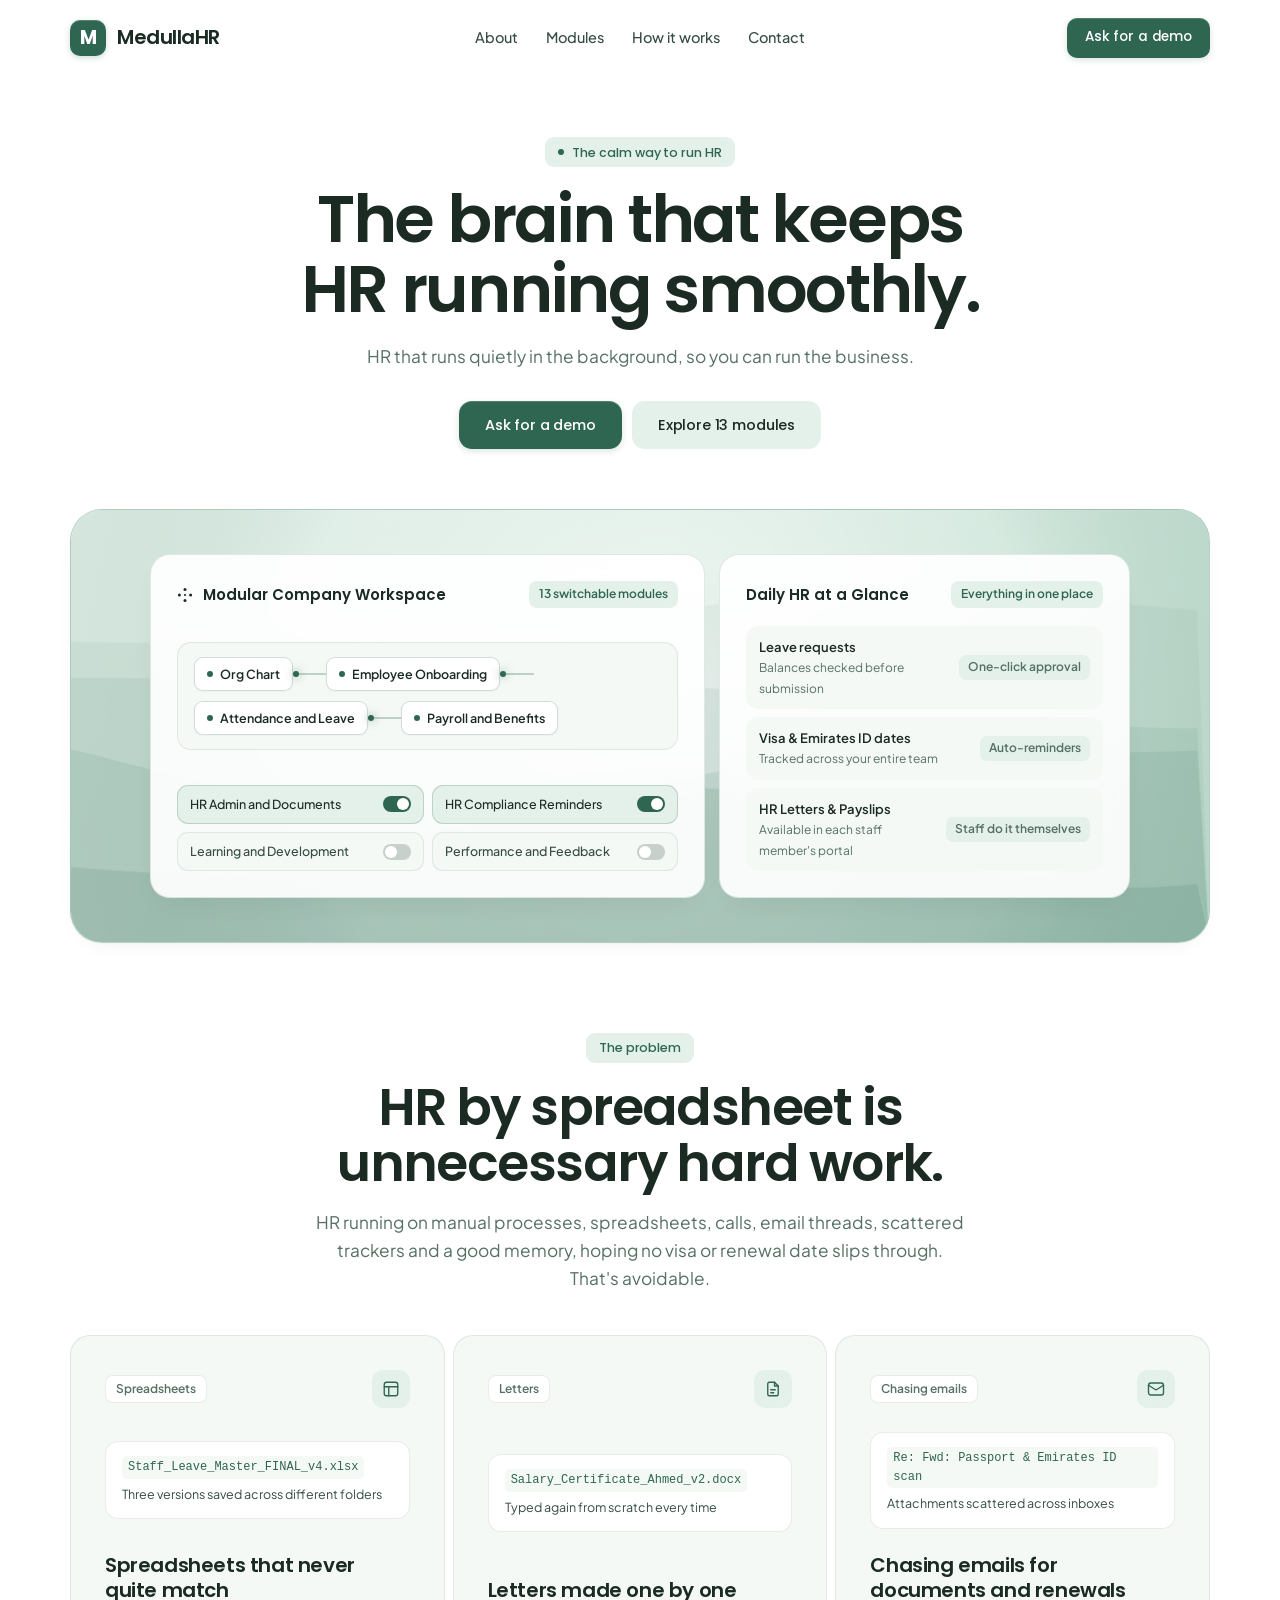
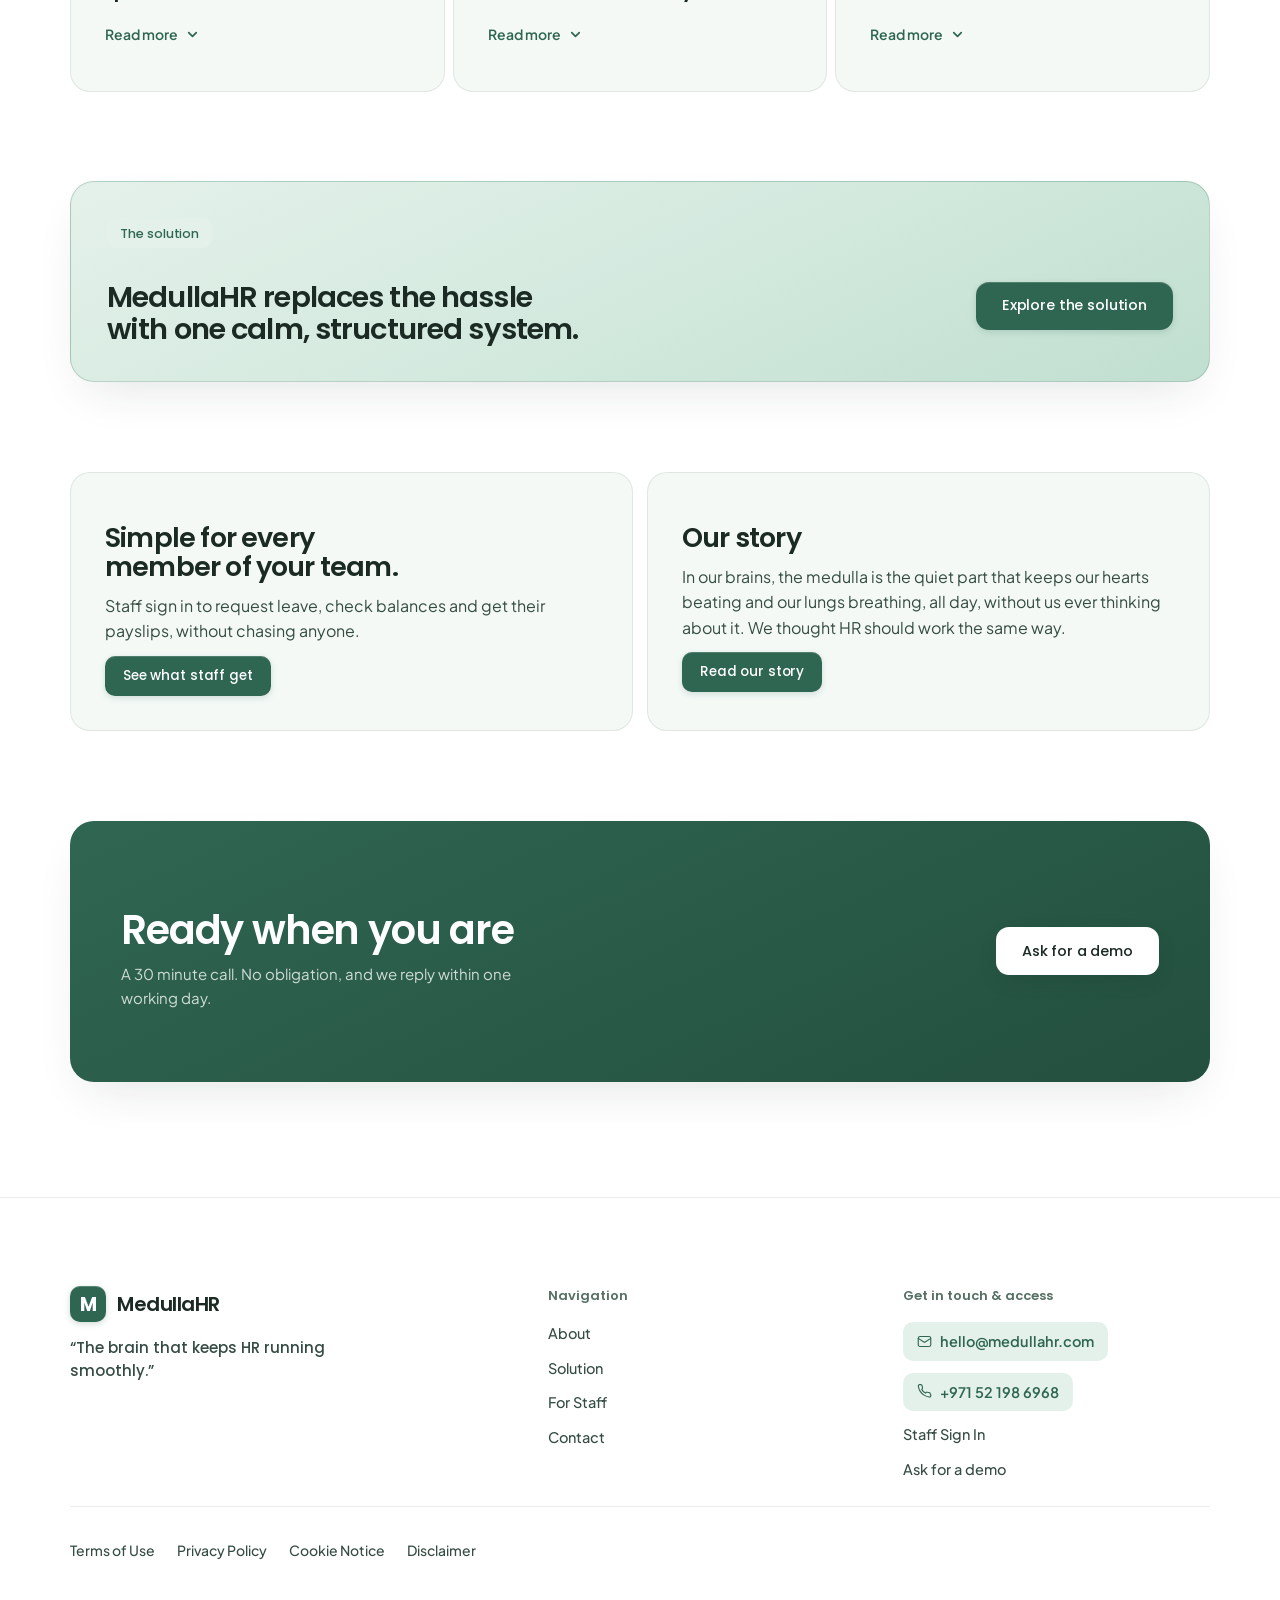
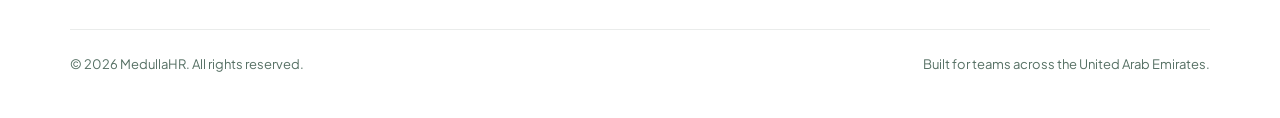
==== index.html @ 89f96ba0 "Make the closing call to action the end of the page The last block was the quietest of four near ide" ====
<!doctype html>
<html lang="en">
  <head>
    <meta charset="UTF-8" />
    <meta name="viewport" content="width=device-width, initial-scale=1.0" />
    <title>MedullaHR | The brain that keeps HR running smoothly.</title>
    <meta
      name="description"
      content="HR software built in the UAE for teams that have outgrown manual HR."
    />
    <link rel="icon" href="/favicon.ico" sizes="32x32" />
    <link rel="icon" href="/favicon.svg" type="image/svg+xml" />
    <link rel="apple-touch-icon" href="/apple-touch-icon.png" />
    <link rel="preconnect" href="https://fonts.googleapis.com" />
    <link rel="preconnect" href="https://fonts.gstatic.com" crossorigin />
    <link
      href="https://fonts.googleapis.com/css2?family=Plus+Jakarta+Sans:wght@400;500;600;700&family=Poppins:wght@500;600;700&display=swap"
      rel="stylesheet"
    />
    <link rel="stylesheet" href="styles.css?v=16" />
  </head>
  <body>
    <a href="#main-content" class="mh-skip">Skip to content</a>

    <!-- Sticky Navigation Header -->
    <header class="mh-header" data-open="false" data-scrolled="false">
      <a href="#top" class="mh-logo" aria-label="MedullaHR home">
        <span class="mh-logo-mark" aria-hidden="true">M</span>
        <span>MedullaHR</span>
      </a>

      <nav class="mh-nav-links" aria-label="Main navigation">
        <a href="/about">About</a>
        <a href="/solution#modules">Modules</a>
        <a href="/solution#how-it-works">How it works</a>
        <a href="/about#contact">Contact</a>
      </nav>

      <div class="mh-nav-actions">
        <a class="mh-btn mh-btn-sm" href="/about#contact" aria-label="Ask for a demo">
          <span class="mh-cta-long">Ask for a demo</span>
          <span class="mh-cta-short" aria-hidden="true">Demo</span>
        </a>
        <button
          type="button"
          class="mh-burger"
          aria-label="Toggle navigation menu"
          aria-expanded="false"
        >
          <i></i>
          <i></i>
        </button>
      </div>

      <nav class="mh-drawer" aria-label="Mobile navigation">
        <div class="mh-drawer-inner">
          <a href="/about">About</a>
          <a href="/solution#modules">Modules</a>
          <a href="/solution#how-it-works">How it works</a>
          <a href="/about#contact">Contact</a>
          <div class="mh-drawer-cta">
            <a class="mh-btn" href="/about#contact">Ask for a demo</a>
          </div>
        </div>
      </nav>
    </header>

    <main id="main-content" class="mh-container">
      <!-- 1. HERO SECTION -->
      <section id="top" class="mh-hero">
        <span class="mh-pill mh-in">
          <span class="mh-pill-dot" aria-hidden="true"></span>
          The calm way to run HR
        </span>

        <h1 class="mh-h1 mh-in" style="animation-delay: 60ms">
          The brain that keeps HR running smoothly.
        </h1>

        <p class="mh-lede mh-in" style="animation-delay: 120ms">
          HR that runs quietly in the background, so you can run the business.
        </p>

        <div class="mh-hero-actions mh-in" style="animation-delay: 180ms">
          <a href="/about#contact" class="mh-btn">Ask for a demo</a>
          <a href="/solution" class="mh-btn mh-btn-soft">Explore 13 modules</a>
        </div>

        <div class="mh-hero-stage mh-in" style="animation-delay: 240ms">
          <canvas id="mh-hero-canvas" aria-hidden="true"></canvas>
          <div class="mh-hero-board">
            <!-- Left card: Live workflow & module switches -->
            <div class="mh-board-card">
              <div class="mh-board-top">
                <span class="mh-board-title">
                  <svg
                    class="mh-dots"
                    width="16"
                    height="16"
                    viewBox="0 0 16 16"
                    aria-hidden="true"
                  >
                    <circle cx="8" cy="2.4" r="1.5"></circle>
                    <circle cx="13.6" cy="8" r="1.5"></circle>
                    <circle cx="8" cy="13.6" r="1.5"></circle>
                    <circle cx="2.4" cy="8" r="1.5"></circle>
                    <circle cx="8" cy="8" r="1.1"></circle>
                  </svg>
                  Modular Company Workspace
                </span>
                <span class="mh-board-badge">13 switchable modules</span>
              </div>

              <div class="mh-flow-strip" aria-label="HR workflow path">
                <span class="mh-flow-node"><i></i>Org Chart</span>
                <span class="mh-flow-wire" aria-hidden="true"><b></b></span>
                <span class="mh-flow-node"><i></i>Employee Onboarding</span>
                <span class="mh-flow-wire" aria-hidden="true"
                  ><b style="animation-delay: 0.55s"></b
                ></span>
                <span class="mh-flow-node"><i></i>Attendance and Leave</span>
                <span class="mh-flow-wire" aria-hidden="true"
                  ><b style="animation-delay: 1.1s"></b
                ></span>
                <span class="mh-flow-node"><i></i>Payroll and Benefits</span>
              </div>

              <div
                class="mh-mini-toggles"
                role="group"
                aria-label="Sample module switches"
              >
                <button
                  type="button"
                  class="mh-mini-chip"
                  data-active="true"
                  aria-pressed="true"
                >
                  <span>HR Admin and Documents</span>
                  <span class="mh-switch-dot" aria-hidden="true"></span>
                </button>
                <button
                  type="button"
                  class="mh-mini-chip"
                  data-active="true"
                  aria-pressed="true"
                >
                  <span>HR Compliance Reminders</span>
                  <span class="mh-switch-dot" aria-hidden="true"></span>
                </button>
                <button
                  type="button"
                  class="mh-mini-chip"
                  data-active="false"
                  aria-pressed="false"
                >
                  <span>Learning and Development</span>
                  <span class="mh-switch-dot" aria-hidden="true"></span>
                </button>
                <button
                  type="button"
                  class="mh-mini-chip"
                  data-active="false"
                  aria-pressed="false"
                >
                  <span>Performance and Feedback</span>
                  <span class="mh-switch-dot" aria-hidden="true"></span>
                </button>
              </div>
            </div>

            <!-- Right card: Calm daily operations snapshot -->
            <div class="mh-board-card">
              <div class="mh-board-top">
                <span class="mh-board-title">Daily HR at a Glance</span>
                <span class="mh-board-badge">Everything in one place</span>
              </div>

              <div class="mh-board-right-list">
                <div class="mh-board-item">
                  <div>
                    <strong>Leave requests</strong>
                    <span>Balances checked before submission</span>
                  </div>
                  <span class="mh-status-pill">One-click approval</span>
                </div>
                <div class="mh-board-item">
                  <div>
                    <strong>Visa &amp; Emirates ID dates</strong>
                    <span>Tracked across your entire team</span>
                  </div>
                  <span class="mh-status-pill">Auto-reminders</span>
                </div>
                <div class="mh-board-item">
                  <div>
                    <strong>HR Letters &amp; Payslips</strong>
                    <span>Available in each staff member's portal</span>
                  </div>
                  <span class="mh-status-pill">Staff do it themselves</span>
                </div>
              </div>
            </div>
          </div>
        </div>
      </section>

      <!-- 2. THE PROBLEM SECTION -->
      <section id="problem" class="mh-section">
        <div class="mh-head mh-rv">
          <span class="mh-pill">The problem</span>
          <h2 class="mh-h2">
            HR by spreadsheet is unnecessary hard work.
          </h2>
          <p class="mh-lede">
            HR running on manual processes, spreadsheets, calls, email threads,
            scattered trackers and a good memory, hoping no visa or renewal date
            slips through. That's avoidable.
          </p>
        </div>

        <div class="mh-problem-grid">
          <article class="mh-problem-card mh-rv">
            <div class="mh-problem-top">
              <span class="mh-problem-tag">Spreadsheets</span>
              <span class="mh-problem-icon" aria-hidden="true">
                <svg
                  width="18"
                  height="18"
                  viewBox="0 0 24 24"
                  fill="none"
                  stroke="currentColor"
                  stroke-width="1.8"
                  stroke-linecap="round"
                  stroke-linejoin="round"
                >
                  <rect x="3" y="3" width="18" height="18" rx="3"></rect>
                  <path d="M3 9h18M9 21V9"></path>
                </svg>
              </span>
            </div>

            <div class="mh-problem-artifact" aria-hidden="true">
              <code>Staff_Leave_Master_FINAL_v4.xlsx</code>
              <span>Three versions saved across different folders</span>
            </div>

            <div>
              <h3>Spreadsheets that never quite match</h3>
              <button
                type="button"
                class="mh-readmore"
                aria-expanded="false"
                aria-controls="mh-problem-text-1"
              >
                <span class="mh-readmore-label">Read more</span>
                <svg
                  class="mh-readmore-arrow"
                  width="15"
                  height="15"
                  viewBox="0 0 16 16"
                  fill="none"
                  stroke="currentColor"
                  stroke-width="1.8"
                  stroke-linecap="round"
                  stroke-linejoin="round"
                  aria-hidden="true"
                >
                  <path d="M4 6l4 4 4-4"></path>
                </svg>
              </button>
              <p id="mh-problem-text-1" class="mh-problem-text" hidden>
                One sheet tracks annual leave, another tracks payroll
                allowances, and a third lists visa expiry dates. One manual edit
                puts the whole record out of sync.
              </p>
            </div>
          </article>

          <article
            class="mh-problem-card mh-rv"
            style="transition-delay: 60ms"
          >
            <div class="mh-problem-top">
              <span class="mh-problem-tag">Letters</span>
              <span class="mh-problem-icon" aria-hidden="true">
                <svg
                  width="18"
                  height="18"
                  viewBox="0 0 24 24"
                  fill="none"
                  stroke="currentColor"
                  stroke-width="1.8"
                  stroke-linecap="round"
                  stroke-linejoin="round"
                >
                  <path d="M14 3H7a2 2 0 0 0-2 2v14a2 2 0 0 0 2 2h10a2 2 0 0 0 2-2V8z"></path>
                  <path d="M14 3v5h5M9 13h6M9 17h4"></path>
                </svg>
              </span>
            </div>

            <div class="mh-problem-artifact" aria-hidden="true">
              <code>Salary_Certificate_Ahmed_v2.docx</code>
              <span>Typed again from scratch every time</span>
            </div>

            <div>
              <h3>Letters made one by one</h3>
              <button
                type="button"
                class="mh-readmore"
                aria-expanded="false"
                aria-controls="mh-problem-text-2"
              >
                <span class="mh-readmore-label">Read more</span>
                <svg
                  class="mh-readmore-arrow"
                  width="15"
                  height="15"
                  viewBox="0 0 16 16"
                  fill="none"
                  stroke="currentColor"
                  stroke-width="1.8"
                  stroke-linecap="round"
                  stroke-linejoin="round"
                  aria-hidden="true"
                >
                  <path d="M4 6l4 4 4-4"></path>
                </svg>
              </button>
              <p id="mh-problem-text-2" class="mh-problem-text" hidden>
                Salary certificates, NOC letters and experience letters get
                typed up one at a time. Every request takes someone's afternoon.
              </p>
            </div>
          </article>

          <article
            class="mh-problem-card mh-rv"
            style="transition-delay: 120ms"
          >
            <div class="mh-problem-top">
              <span class="mh-problem-tag">Chasing emails</span>
              <span class="mh-problem-icon" aria-hidden="true">
                <svg
                  width="18"
                  height="18"
                  viewBox="0 0 24 24"
                  fill="none"
                  stroke="currentColor"
                  stroke-width="1.8"
                  stroke-linecap="round"
                  stroke-linejoin="round"
                >
                  <rect x="2" y="4" width="20" height="16" rx="3"></rect>
                  <path d="m22 7-8.97 5.7a1.94 1.94 0 0 1-2.06 0L2 7"></path>
                </svg>
              </span>
            </div>

            <div class="mh-problem-artifact" aria-hidden="true">
              <code>Re: Fwd: Passport &amp; Emirates ID scan</code>
              <span>Attachments scattered across inboxes</span>
            </div>

            <div>
              <h3>Chasing emails for documents and renewals</h3>
              <button
                type="button"
                class="mh-readmore"
                aria-expanded="false"
                aria-controls="mh-problem-text-3"
              >
                <span class="mh-readmore-label">Read more</span>
                <svg
                  class="mh-readmore-arrow"
                  width="15"
                  height="15"
                  viewBox="0 0 16 16"
                  fill="none"
                  stroke="currentColor"
                  stroke-width="1.8"
                  stroke-linecap="round"
                  stroke-linejoin="round"
                  aria-hidden="true"
                >
                  <path d="M4 6l4 4 4-4"></path>
                </svg>
              </button>
              <p id="mh-problem-text-3" class="mh-problem-text" hidden>
                Signed contracts, passport scans, Emirates IDs, and residency
                visas sit across separate email threads, making renewals and
                handovers stressful.
              </p>
            </div>
          </article>
        </div>
      </section>

      <!-- 3. THE SOLUTION, IN SHORT -->
      <section id="solution" class="mh-section">
        <div class="mh-solution-card mh-rv">
          <span class="mh-pill">The solution</span>
          <div class="mh-solution-row">
            <h2 class="mh-h2">
              MedullaHR replaces the hassle with one calm, structured system.
            </h2>
            <a href="/solution" class="mh-btn">Explore the solution</a>
          </div>
        </div>
      </section>

      <!-- 4. FOR STAFF AND OUR STORY, IN SHORT -->
      <section id="for-staff" class="mh-section mh-strip-section">
        <div class="mh-strip mh-rv">
          <h2 class="mh-h2">Simple for every member of your team.</h2>
          <p>
            Staff sign in to request leave, check balances and get their
            payslips, without chasing anyone.
          </p>
          <a href="/staff" class="mh-btn mh-btn-sm">See what staff get</a>
        </div>

        <div class="mh-strip mh-rv">
          <h2 class="mh-h2">Our story</h2>
          <p>
            In our brains, the medulla is the quiet part that keeps our hearts
            beating and our lungs breathing, all day, without us ever thinking
            about it. We thought HR should work the same way.
          </p>
          <a href="/about" class="mh-btn mh-btn-sm">Read our story</a>
        </div>
      </section>

      <!-- 5. CLOSING CALL TO ACTION -->
      <section class="mh-section">
        <div class="mh-closing-strip mh-rv">
          <div class="mh-closing-words">
            <h2 class="mh-h2">Ready when you are</h2>
            <p>
              A 30 minute call. No obligation, and we reply within one
              working day.
            </p>
          </div>
          <a class="mh-btn mh-btn-white" href="/about#contact">Ask for a demo</a>
        </div>
      </section>
    </main>

    <!-- 6. FOOTER -->
    <footer class="mh-footer">
      <div class="mh-foot-top">
        <div class="mh-foot-brand">
          <a href="#top" class="mh-logo" aria-label="MedullaHR home">
            <span class="mh-logo-mark" aria-hidden="true">M</span>
            <span>MedullaHR</span>
          </a>
          <p class="mh-foot-tagline">
            “The brain that keeps HR running smoothly.”
          </p>
        </div>

        <nav class="mh-foot-col" aria-label="Footer navigation">
          <p class="mh-foot-col-title">Navigation</p>
          <a href="/about">About</a>
          <a href="/solution">Solution</a>
          <a href="/staff">For Staff</a>
          <a href="/about#contact">Contact</a>
        </nav>

        <div class="mh-foot-col">
          <p class="mh-foot-col-title">Get in touch &amp; access</p>
          <a href="mailto:hello@medullahr.com" class="mh-foot-email">
            <svg
              width="15"
              height="15"
              viewBox="0 0 24 24"
              fill="none"
              stroke="currentColor"
              stroke-width="1.8"
              stroke-linecap="round"
              stroke-linejoin="round"
              aria-hidden="true"
            >
              <rect x="2" y="4" width="20" height="16" rx="3"></rect>
              <path d="m22 7-8.97 5.7a1.94 1.94 0 0 1-2.06 0L2 7"></path>
            </svg>
            hello@medullahr.com
          </a>
          <a
            href="tel:+971521986968"
            class="mh-foot-email"
            aria-label="Call MedullaHR"
          >
            <svg
              width="15"
              height="15"
              viewBox="0 0 24 24"
              fill="none"
              stroke="currentColor"
              stroke-width="1.8"
              stroke-linecap="round"
              stroke-linejoin="round"
              aria-hidden="true"
            >
              <path
                d="M22 16.9v2a2 2 0 0 1-2.2 2 19.8 19.8 0 0 1-8.6-3.1 19.5 19.5 0 0 1-6-6A19.8 19.8 0 0 1 2.1 3.2 2 2 0 0 1 4.1 1h2a2 2 0 0 1 2 1.7c.1 1 .4 1.9.7 2.8a2 2 0 0 1-.5 2.1L7.5 8.6a16 16 0 0 0 6 6l1-1.1a2 2 0 0 1 2.1-.4c.9.3 1.8.5 2.8.6a2 2 0 0 1 1.7 2Z"
              ></path>
            </svg>
            +971 52 198 6968
          </a>
          <a href="https://app.medullahr.com" data-signin-link>
            Staff Sign In
          </a>
          <a
            href="/about#contact"
            style="
              font-size: 14.5px;
              font-weight: 500;
              color: var(--mh-ink-secondary);
            "
          >
            Ask for a demo
          </a>
        </div>
      </div>

      <nav class="mh-foot-legal" aria-label="Legal">
        <a href="/terms">Terms of Use</a>
        <a href="/privacy">Privacy Policy</a>
        <a href="/cookies">Cookie Notice</a>
        <a href="/disclaimer">Disclaimer</a>
      </nav>

      <div class="mh-foot-bottom">
        <span>&copy; 2026 MedullaHR. All rights reserved.</span>
        <span>Built for teams across the United Arab Emirates.</span>
      </div>
    </footer>

    <script src="config.js?v=16"></script>
    <script src="script.js?v=16"></script>
  </body>
</html>
---- styles.css ----
:root {
  --mh-white: #FFFFFF;
  --mh-soft: #F4F9F6;
  --mh-tint: #E4F1EA;
  --mh-tint-strong: #CFE6DA;
  --mh-green: #2F6652;
  --mh-green-dark: #234F3E;
  --mh-ink: #1B2B24;
  --mh-ink-secondary: #354C42;
  --mh-muted: #567064;
  --mh-line: rgba(27, 43, 36, 0.09);
  --mh-line-strong: rgba(47, 102, 82, 0.22);
  --mh-shadow-sm: 0 1px 2px rgba(27, 43, 36, 0.04), 0 8px 24px -12px rgba(27, 43, 36, 0.08);
  --mh-shadow-lg: 0 20px 50px -18px rgba(27, 43, 36, 0.14);
  --mh-heading: "Poppins", -apple-system, BlinkMacSystemFont, "Segoe UI", sans-serif;
  --mh-sans: "Plus Jakarta Sans", -apple-system, BlinkMacSystemFont, "Segoe UI", Roboto, sans-serif;
  --mh-max: 1140px;
  --mh-ease: cubic-bezier(0.2, 0.8, 0.2, 1);
}

*,
*::before,
*::after {
  box-sizing: border-box;
}

html {
  scroll-behavior: smooth;
  -webkit-text-size-adjust: 100%;
  background-color: var(--mh-white);
  color: var(--mh-ink);
  font-family: var(--mh-sans);
  font-size: 16px;
  line-height: 1.55;
  -webkit-font-smoothing: antialiased;
  -moz-osx-font-smoothing: grayscale;
  @media (prefers-reduced-motion: reduce) {
    scroll-behavior: auto;
  }
}

body {
  margin: 0;
  background-color: var(--mh-white);
  color: var(--mh-ink);
  overflow-x: clip;
}

h1, h2, h3, h4, p, ul, ol, figure, blockquote {
  margin: 0;
  padding: 0;
}

ul, ol {
  list-style: none;
}

a {
  color: inherit;
  text-decoration: none;
}

button, input, select, textarea {
  font: inherit;
  color: inherit;
}

button {
  background: none;
  border: 0;
  padding: 0;
  cursor: pointer;
}

svg, canvas {
  display: block;
}

:where(a, button, input, select, textarea):focus-visible {
  outline: 2px solid var(--mh-green);
  outline-offset: 3px;
}

.mh-skip {
  position: absolute;
  top: -100px;
  left: 16px;
  z-index: 100;
  padding: 10px 16px;
  border-radius: 10px;
  background: var(--mh-green);
  color: var(--mh-white);
  font-weight: 600;
  font-size: 14px;
  transition: top 0.2s var(--mh-ease);
}

.mh-skip:focus {
  top: 12px;
}

.mh-container {
  width: 100%;
  padding-inline: max(clamp(18px, 5vw, 72px), calc((100vw - var(--mh-max)) / 2));
}

/* ---------- Header & Navigation ---------- */
.mh-header {
  position: sticky;
  top: 0;
  z-index: 40;
  display: grid;
  grid-template-columns: 1fr auto;
  align-items: center;
  gap: 16px;
  min-height: 76px;
  padding-block: 14px;
  padding-inline: max(clamp(18px, 5vw, 72px), calc((100vw - var(--mh-max)) / 2));
  background: color-mix(in oklab, var(--mh-white) 88%, transparent);
  backdrop-filter: blur(14px) saturate(1.2);
  -webkit-backdrop-filter: blur(14px) saturate(1.2);
  border-bottom: 1px solid transparent;
  transition: border-color 0.3s var(--mh-ease), padding-block 0.3s var(--mh-ease), box-shadow 0.3s var(--mh-ease);
}

.mh-header[data-scrolled="true"] {
  border-bottom-color: var(--mh-line);
  box-shadow: 0 4px 20px -12px rgba(27, 43, 36, 0.08);
}

@media (prefers-reduced-motion: no-preference) {
  @supports ((animation-timeline: scroll()) and (animation-range: 0% 100%)) {
    @keyframes mh-header-shrink {
      to {
        padding-block: 10px;
        border-bottom-color: rgba(27, 43, 36, 0.09);
      }
    }
    .mh-header {
      animation: mh-header-shrink auto linear both;
      animation-timeline: scroll(block root);
      animation-range: 0px 120px;
    }
  }
}

.mh-logo {
  display: inline-flex;
  align-items: center;
  gap: 11px;
  justify-self: start;
  font-family: var(--mh-heading);
  font-weight: 600;
  font-size: 20px;
  letter-spacing: -0.025em;
  color: var(--mh-ink);
}

.mh-logo-mark {
  display: grid;
  place-items: center;
  width: 36px;
  height: 36px;
  border-radius: 10px;
  background-color: var(--mh-green);
  color: var(--mh-white);
  font-family: var(--mh-heading);
  font-weight: 700;
  font-size: 19px;
  line-height: 1;
  box-shadow: inset 0 1px 0 rgba(255, 255, 255, 0.2), 0 2px 6px rgba(47, 102, 82, 0.22);
  transition: transform 0.35s var(--mh-ease), background-color 0.25s ease;
  @media (prefers-reduced-motion: reduce) {
    transition: none;
  }
}

.mh-logo:hover .mh-logo-mark {
  transform: rotate(-4deg) scale(1.04);
  background-color: var(--mh-green-dark);
  @media (prefers-reduced-motion: reduce) {
    transform: none;
  }
}

.mh-nav-links {
  display: none;
  align-items: center;
  gap: 28px;
  font-size: 14.5px;
  font-weight: 500;
  color: var(--mh-ink-secondary);
}

.mh-nav-links a {
  position: relative;
  padding: 4px 0;
  transition: color 0.2s ease;
}

.mh-nav-links a::after {
  content: "";
  position: absolute;
  left: 0;
  right: 0;
  bottom: -2px;
  height: 1.5px;
  background-color: var(--mh-green);
  transform: scaleX(0);
  transform-origin: left;
  transition: transform 0.3s var(--mh-ease);
  @media (prefers-reduced-motion: reduce) {
    transition: none;
  }
}

.mh-nav-links a:hover {
  color: var(--mh-ink);
}

.mh-nav-links a:hover::after {
  transform: scaleX(1);
}

.mh-nav-actions {
  display: flex;
  align-items: center;
  gap: 10px;
  justify-self: end;
}

/* The demo button stays on screen at every width. On a phone the hero
   button scrolls away early, so this is the only lasting way in, and it
   takes a tighter shape there to leave room for the logo and the menu. */
.mh-cta-short {
  display: none;
}

.mh-burger {
  display: block;
  position: relative;
  width: 42px;
  height: 42px;
  border-radius: 11px;
  background-color: var(--mh-tint);
  color: var(--mh-ink);
}

.mh-burger i {
  position: absolute;
  left: 12px;
  right: 12px;
  height: 1.75px;
  background-color: var(--mh-ink);
  border-radius: 2px;
  transition: transform 0.3s var(--mh-ease), top 0.3s var(--mh-ease);
  @media (prefers-reduced-motion: reduce) {
    transition: none;
  }
}

.mh-burger i:first-child {
  top: 16px;
}

.mh-burger i:last-child {
  top: 24px;
}

.mh-header[data-open="true"] .mh-burger i:first-child {
  top: 20px;
  transform: rotate(45deg);
}

.mh-header[data-open="true"] .mh-burger i:last-child {
  top: 20px;
  transform: rotate(-45deg);
}

.mh-drawer {
  grid-column: 1 / -1;
  display: grid;
  grid-template-rows: 0fr;
  opacity: 0;
  overflow: hidden;
  transition: grid-template-rows 0.4s var(--mh-ease), opacity 0.3s ease;
  @media (prefers-reduced-motion: reduce) {
    transition: none;
  }
}

.mh-header[data-open="true"] .mh-drawer {
  grid-template-rows: 1fr;
  opacity: 1;
}

.mh-drawer-inner {
  min-height: 0;
  overflow: hidden;
  display: flex;
  flex-direction: column;
  gap: 4px;
  padding-top: 8px;
}

.mh-drawer-inner a:not(.mh-btn) {
  padding: 13px 4px;
  font-family: var(--mh-heading);
  font-size: 18px;
  font-weight: 500;
  border-bottom: 1px solid var(--mh-line);
}

.mh-drawer-cta {
  display: flex;
  flex-direction: column;
  gap: 8px;
  padding: 16px 0 8px;
}

@media (min-width: 768px) {
  .mh-header {
    grid-template-columns: 1fr auto 1fr;
  }
  .mh-nav-links {
    display: flex;
  }
  .mh-burger,
  .mh-drawer {
    display: none;
  }
}

/* ---------- Buttons & Pills ---------- */
.mh-btn {
  display: inline-flex;
  align-items: center;
  justify-content: center;
  gap: 9px;
  height: 48px;
  padding: 0 26px;
  border-radius: 13px;
  background-color: var(--mh-green);
  color: var(--mh-white);
  font-family: var(--mh-heading);
  font-size: 14.5px;
  font-weight: 500;
  letter-spacing: -0.01em;
  white-space: nowrap;
  box-shadow: inset 0 1px 0 rgba(255, 255, 255, 0.16), 0 2px 6px rgba(47, 102, 82, 0.18);
  transition: transform 0.25s var(--mh-ease), background-color 0.25s ease, box-shadow 0.25s ease;
  @media (prefers-reduced-motion: reduce) {
    transition: background-color 0.2s ease;
  }
}

.mh-btn:hover {
  background-color: var(--mh-green-dark);
  transform: translateY(-1px);
  box-shadow: inset 0 1px 0 rgba(255, 255, 255, 0.2), 0 6px 18px -4px rgba(47, 102, 82, 0.32);
  @media (prefers-reduced-motion: reduce) {
    transform: none;
  }
}

.mh-btn:active {
  transform: translateY(0) scale(0.985);
}

.mh-btn-sm {
  height: 40px;
  padding: 0 18px;
  font-size: 13.5px;
  border-radius: 10px;
}

.mh-btn-soft {
  background-color: var(--mh-tint);
  color: var(--mh-ink);
  box-shadow: none;
}

.mh-btn-soft:hover {
  background-color: var(--mh-tint-strong);
  color: var(--mh-ink);
  box-shadow: none;
}

.mh-btn-white {
  background-color: var(--mh-white);
  color: var(--mh-ink);
  box-shadow: 0 8px 24px -8px rgba(27, 43, 36, 0.22);
}

.mh-btn-white:hover {
  background-color: var(--mh-tint);
  color: var(--mh-ink);
  box-shadow: 0 10px 28px -8px rgba(27, 43, 36, 0.28);
}

/* Outlined pill, for the second row of choices in the contact box.
   The text is left at 16px and the height at 48px so it reads clearly
   and stays comfortable to tap on a phone. */
.mh-btn-outline {
  height: auto;
  min-height: 48px;
  padding: 11px 24px;
  background-color: transparent;
  color: var(--mh-green);
  border: 1.5px solid var(--mh-green);
  font-size: 16px;
  font-weight: 600;
  white-space: normal;
  text-align: center;
  box-shadow: none;
}

.mh-btn-outline:hover {
  background-color: var(--mh-white);
  color: var(--mh-green-dark);
  border-color: var(--mh-green-dark);
  box-shadow: 0 8px 22px -10px rgba(27, 43, 36, 0.3);
}

.mh-pill {
  display: inline-flex;
  align-items: center;
  gap: 8px;
  height: 30px;
  padding: 0 13px;
  border-radius: 9px;
  background-color: var(--mh-tint);
  color: var(--mh-green);
  font-family: var(--mh-heading);
  font-size: 12.5px;
  font-weight: 500;
  letter-spacing: -0.005em;
}

.mh-pill-dot {
  width: 6px;
  height: 6px;
  border-radius: 50%;
  background-color: var(--mh-green);
}

/* ---------- Ornaments & Shared Marks ---------- */
.mh-dots {
  fill: currentColor;
  flex: none;
  transition: transform 0.5s var(--mh-ease);
  @media (prefers-reduced-motion: reduce) {
    transition: none;
  }
}

/* ---------- Motion & Scroll Reveals ---------- */
@keyframes mh-up {
  from {
    opacity: 0;
    transform: translateY(16px);
  }
  to {
    opacity: 1;
    transform: none;
  }
}

@keyframes mh-fade {
  from {
    opacity: 0;
  }
  to {
    opacity: 1;
  }
}

.mh-in {
  animation: mh-up 0.8s var(--mh-ease) both;
  @media (prefers-reduced-motion: reduce) {
    animation: none;
  }
}

.mh-rv[data-rv="0"] {
  opacity: 0;
  transform: translateY(22px);
  @media (prefers-reduced-motion: reduce) {
    opacity: 1;
    transform: none;
  }
}

.mh-rv[data-rv="1"] {
  opacity: 1;
  transform: none;
  transition: opacity 0.8s var(--mh-ease), transform 0.8s var(--mh-ease);
  @media (prefers-reduced-motion: reduce) {
    transition: none;
  }
}

/* ---------- Sections & Section Headers ---------- */
.mh-section {
  padding-top: clamp(76px, 10vw, 144px);
}

.mh-head {
  display: flex;
  flex-direction: column;
  align-items: center;
  text-align: center;
  margin-bottom: clamp(36px, 4.8vw, 58px);
}

.mh-head-left {
  align-items: flex-start;
  text-align: left;
}

.mh-h1 {
  font-family: var(--mh-heading);
  font-weight: 600;
  font-size: clamp(34px, 5.2vw, 66px);
  line-height: 1.06;
  letter-spacing: -0.035em;
  max-width: 21ch;
  text-wrap: balance;
  color: var(--mh-ink);
}

.mh-h2 {
  margin-top: 16px;
  font-family: var(--mh-heading);
  font-weight: 600;
  font-size: clamp(28px, 4.2vw, 52px);
  line-height: 1.08;
  letter-spacing: -0.03em;
  max-width: 24ch;
  text-wrap: balance;
  color: var(--mh-ink);
}

.mh-lede {
  margin-top: 18px;
  max-width: 54ch;
  color: var(--mh-muted);
  font-size: clamp(15.5px, 1.35vw, 17.5px);
  line-height: 1.62;
  text-wrap: pretty;
}

/* ---------- 1. Hero Section ---------- */
.mh-hero {
  display: flex;
  flex-direction: column;
  align-items: center;
  text-align: center;
  padding-top: clamp(28px, 4.8vw, 68px);
}

.mh-hero .mh-h1 {
  margin-top: 18px;
}

.mh-hero-actions {
  display: flex;
  flex-wrap: wrap;
  justify-content: center;
  gap: 10px;
  margin-top: 30px;
}

.mh-hero-stage {
  position: relative;
  width: 100%;
  margin-top: clamp(32px, 4.8vw, 60px);
  border-radius: clamp(20px, 2.8vw, 32px);
  background: linear-gradient(155deg, var(--mh-tint) 0%, #D3E9DE 52%, #C0DFD0 100%);
  border: 1px solid var(--mh-line-strong);
  overflow: hidden;
  isolation: isolate;
  padding: clamp(20px, 3.6vw, 44px);
  text-align: left;
  box-shadow: var(--mh-shadow-sm);
}

.mh-hero-stage > canvas {
  position: absolute;
  inset: 0;
  width: 100%;
  height: 100%;
  z-index: -1;
  pointer-events: none;
}

.mh-hero-board {
  position: relative;
  z-index: 2;
  display: grid;
  grid-template-columns: 1fr;
  gap: 14px;
  max-width: 980px;
  margin: 0 auto;
}

@media (min-width: 820px) {
  .mh-hero-board {
    grid-template-columns: 1.15fr 0.85fr;
    align-items: stretch;
  }
}

.mh-board-card {
  background: rgba(255, 255, 255, 0.92);
  backdrop-filter: blur(16px);
  -webkit-backdrop-filter: blur(16px);
  border: 1px solid rgba(47, 102, 82, 0.14);
  border-radius: 20px;
  padding: clamp(18px, 2.4vw, 26px);
  box-shadow: 0 12px 32px -16px rgba(27, 43, 36, 0.12);
  display: flex;
  flex-direction: column;
  justify-content: space-between;
  gap: 18px;
}

.mh-board-top {
  display: flex;
  align-items: center;
  justify-content: space-between;
  gap: 12px;
}

.mh-board-title {
  display: flex;
  align-items: center;
  gap: 10px;
  font-family: var(--mh-heading);
  font-weight: 600;
  font-size: 15px;
  color: var(--mh-ink);
}

.mh-board-badge {
  display: inline-flex;
  align-items: center;
  gap: 6px;
  padding: 4px 10px;
  border-radius: 8px;
  background-color: var(--mh-tint);
  color: var(--mh-green);
  font-size: 12px;
  font-weight: 600;
}

.mh-flow-strip {
  display: flex;
  align-items: center;
  flex-wrap: wrap;
  gap: 0;
  row-gap: 10px;
  padding: 14px 16px;
  border-radius: 14px;
  background-color: var(--mh-soft);
  border: 1px solid var(--mh-line);
}

.mh-flow-node {
  display: inline-flex;
  align-items: center;
  gap: 7px;
  height: 34px;
  padding: 0 12px;
  border-radius: 9px;
  background-color: var(--mh-white);
  border: 1px solid var(--mh-line-strong);
  font-size: 12.5px;
  font-weight: 600;
  color: var(--mh-ink);
  box-shadow: 0 1px 2px rgba(27, 43, 36, 0.04);
}

.mh-flow-node i {
  width: 6px;
  height: 6px;
  border-radius: 50%;
  background-color: var(--mh-green);
}

.mh-flow-wire {
  position: relative;
  width: clamp(16px, 2.6vw, 34px);
  height: 1.5px;
  background-color: rgba(47, 102, 82, 0.28);
  overflow: visible;
}

.mh-flow-wire b {
  position: absolute;
  top: -2.5px;
  left: 0;
  width: 6px;
  height: 6px;
  border-radius: 50%;
  background-color: var(--mh-green);
  box-shadow: 0 0 8px rgba(47, 102, 82, 0.6);
  animation: mh-wire-run 2.1s linear infinite;
  @media (prefers-reduced-motion: reduce) {
    animation: none;
    left: 50%;
  }
}

@keyframes mh-wire-run {
  0% { left: 0%; opacity: 0; }
  15% { opacity: 1; }
  85% { opacity: 1; }
  100% { left: 100%; opacity: 0; }
}

.mh-mini-toggles {
  display: grid;
  grid-template-columns: repeat(2, 1fr);
  gap: 8px;
}

@media (max-width: 480px) {
  .mh-cta-long {
    display: none;
  }

  .mh-cta-short {
    display: inline;
  }

  .mh-mini-toggles {
    grid-template-columns: 1fr;
  }
}

.mh-mini-chip {
  display: flex;
  align-items: center;
  justify-content: space-between;
  gap: 8px;
  padding: 9px 12px;
  border-radius: 11px;
  background-color: var(--mh-soft);
  border: 1px solid var(--mh-line);
  font-size: 12.5px;
  font-weight: 500;
  color: var(--mh-ink-secondary);
}

.mh-mini-chip[data-active="true"] {
  background-color: var(--mh-tint);
  border-color: var(--mh-line-strong);
  color: var(--mh-ink);
}

.mh-switch-dot {
  position: relative;
  width: 28px;
  height: 16px;
  border-radius: 99px;
  background-color: rgba(27, 43, 36, 0.2);
  transition: background-color 0.25s ease;
  flex: none;
}

.mh-switch-dot::after {
  content: "";
  position: absolute;
  top: 2px;
  left: 2px;
  width: 12px;
  height: 12px;
  border-radius: 50%;
  background-color: var(--mh-white);
  transition: transform 0.25s var(--mh-ease);
  @media (prefers-reduced-motion: reduce) {
    transition: none;
  }
}

.mh-mini-chip[data-active="true"] .mh-switch-dot {
  background-color: var(--mh-green);
}

.mh-mini-chip[data-active="true"] .mh-switch-dot::after {
  transform: translateX(12px);
}

.mh-board-right-list {
  display: flex;
  flex-direction: column;
  gap: 8px;
}

.mh-board-item {
  display: flex;
  align-items: center;
  justify-content: space-between;
  gap: 10px;
  padding: 11px 13px;
  border-radius: 12px;
  background-color: var(--mh-soft);
  font-size: 13px;
}

.mh-board-item strong {
  display: block;
  font-weight: 600;
  color: var(--mh-ink);
}

.mh-board-item span {
  font-size: 12px;
  color: var(--mh-muted);
}

.mh-status-pill {
  padding: 3px 9px;
  border-radius: 7px;
  background-color: var(--mh-tint);
  color: var(--mh-green);
  font-size: 11.5px;
  font-weight: 600;
  white-space: nowrap;
}

/* ---------- 2. The Problem Section ---------- */
.mh-problem-grid {
  display: grid;
  /* A plain 1fr track grows to fit its widest child, so the long file name
     in the first card used to push all three past the edge of a small
     phone. minmax(0, 1fr) lets the track shrink instead. */
  grid-template-columns: minmax(0, 1fr);
  gap: 8px;
}

@media (min-width: 900px) {
  .mh-problem-grid {
    grid-template-columns: repeat(3, minmax(0, 1fr));
  }
}

.mh-problem-card {
  display: flex;
  flex-direction: column;
  justify-content: space-between;
  gap: 24px;
  padding: clamp(24px, 3.2vw, 34px);
  border-radius: 20px;
  background-color: var(--mh-soft);
  border: 1px solid var(--mh-line);
  transition: background-color 0.3s ease, transform 0.3s var(--mh-ease);
  @media (prefers-reduced-motion: reduce) {
    transition: none;
  }
}

.mh-problem-card:hover {
  background-color: var(--mh-tint);
}

.mh-problem-top {
  display: flex;
  align-items: center;
  justify-content: space-between;
  gap: 12px;
}

.mh-problem-tag {
  display: inline-flex;
  align-items: center;
  gap: 6px;
  padding: 4px 10px;
  border-radius: 8px;
  background-color: var(--mh-white);
  border: 1px solid var(--mh-line);
  font-size: 12px;
  font-weight: 600;
  color: var(--mh-muted);
}

.mh-problem-icon {
  display: grid;
  place-items: center;
  width: 38px;
  height: 38px;
  border-radius: 11px;
  background-color: var(--mh-tint);
  color: var(--mh-green);
}

.mh-problem-artifact {
  padding: 14px 16px;
  border-radius: 13px;
  background-color: var(--mh-white);
  border: 1px solid var(--mh-line);
  font-size: 12.5px;
  color: var(--mh-ink-secondary);
  display: flex;
  flex-direction: column;
  gap: 6px;
}

.mh-problem-artifact code {
  font-family: ui-monospace, SFMono-Regular, Menlo, Monaco, Consolas, monospace;
  /* A file name has no spaces to break at, so it is allowed to wrap
     mid-word rather than set the width of the card. */
  min-width: 0;
  max-width: 100%;
  overflow-wrap: anywhere;
  font-size: 12px;
  color: var(--mh-green);
  background-color: var(--mh-soft);
  padding: 2px 6px;
  border-radius: 5px;
  align-self: flex-start;
}

.mh-problem-card h3 {
  font-family: var(--mh-heading);
  font-weight: 600;
  font-size: 20px;
  line-height: 1.25;
  letter-spacing: -0.02em;
  color: var(--mh-ink);
}

.mh-problem-card p {
  margin-top: 8px;
  font-size: 14.5px;
  line-height: 1.6;
  color: var(--mh-muted);
}

/* ---------- 3. The Solution (13 Modules) ---------- */
.mh-modules-grid {
  display: grid;
  grid-template-columns: 1fr;
  gap: 8px;
}

@media (min-width: 600px) {
  .mh-modules-grid {
    grid-template-columns: repeat(2, minmax(0, 1fr));
  }
}

@media (min-width: 960px) {
  .mh-modules-grid {
    grid-template-columns: repeat(3, minmax(0, 1fr));
  }
}

.mh-module-card {
  position: relative;
  display: flex;
  flex-direction: column;
  justify-content: space-between;
  gap: 18px;
  padding: 22px 22px 20px;
  border-radius: 18px;
  background-color: var(--mh-soft);
  border: 1px solid var(--mh-line);
  text-align: left;
  cursor: pointer;
  transition: background-color 0.28s ease, border-color 0.28s ease, transform 0.28s var(--mh-ease);
  @media (prefers-reduced-motion: reduce) {
    transition: background-color 0.2s ease, border-color 0.2s ease;
  }
}

.mh-module-card:hover {
  background-color: var(--mh-tint);
  transform: translateY(-2px);
  @media (prefers-reduced-motion: reduce) {
    transform: none;
  }
}

.mh-module-card[aria-pressed="true"] {
  background-color: var(--mh-tint);
  border-color: var(--mh-line-strong);
}

@media (min-width: 960px) {
  .mh-module-card:nth-child(13) {
    grid-column: 1 / -1;
    flex-direction: row;
    align-items: center;
  }
  .mh-module-card:nth-child(13) .mh-module-body {
    display: flex;
    align-items: center;
    gap: 24px;
    flex: 1;
  }
  .mh-module-card:nth-child(13) .mh-module-body p {
    margin-top: 0;
  }
}

.mh-module-head {
  display: flex;
  align-items: center;
  justify-content: space-between;
  gap: 12px;
  width: 100%;
}

@media (min-width: 960px) {
  .mh-module-card:nth-child(13) .mh-module-head {
    width: auto;
    order: 2;
  }
}

.mh-module-num {
  font-family: var(--mh-heading);
  font-size: 12px;
  font-weight: 600;
  color: var(--mh-muted);
  font-variant-numeric: tabular-nums;
  padding: 3px 8px;
  border-radius: 6px;
  background-color: var(--mh-white);
  border: 1px solid var(--mh-line);
}

.mh-module-toggle {
  display: inline-flex;
  align-items: center;
  gap: 7px;
  font-size: 11.5px;
  font-weight: 600;
  color: var(--mh-muted);
}

.mh-module-card[aria-pressed="true"] .mh-module-toggle {
  color: var(--mh-green);
}

.mh-switch {
  position: relative;
  width: 36px;
  height: 20px;
  border-radius: 99px;
  background-color: rgba(27, 43, 36, 0.18);
  transition: background-color 0.25s ease;
}

.mh-switch::after {
  content: "";
  position: absolute;
  top: 2px;
  left: 2px;
  width: 16px;
  height: 16px;
  border-radius: 50%;
  background-color: var(--mh-white);
  box-shadow: 0 1px 2px rgba(0, 0, 0, 0.15);
  transition: transform 0.25s var(--mh-ease);
  @media (prefers-reduced-motion: reduce) {
    transition: none;
  }
}

.mh-module-card[aria-pressed="true"] .mh-switch {
  background-color: var(--mh-green);
}

.mh-module-card[aria-pressed="true"] .mh-switch::after {
  transform: translateX(16px);
}

.mh-module-body h3 {
  font-family: var(--mh-heading);
  font-weight: 600;
  font-size: 18.5px;
  line-height: 1.25;
  letter-spacing: -0.02em;
  color: var(--mh-ink);
}

.mh-module-body p {
  margin-top: 6px;
  font-size: 14px;
  line-height: 1.55;
  color: var(--mh-muted);
}

/* ---------- 4. How It Works (3 Steps) ---------- */
.mh-proc {
  display: flex;
  flex-direction: column;
  gap: 8px;
}

.mh-steps {
  display: grid;
  grid-template-columns: 1fr;
  gap: 8px;
}

@media (min-width: 720px) {
  .mh-steps {
    grid-template-columns: repeat(3, 1fr);
  }
}

.mh-step {
  display: flex;
  flex-direction: column;
  align-items: flex-start;
  gap: 8px;
  padding: 22px 22px 18px;
  border-radius: 18px;
  background-color: var(--mh-soft);
  border: 1px solid var(--mh-line);
  text-align: left;
  transition: background-color 0.3s ease, border-color 0.3s ease;
}

.mh-step:hover {
  background-color: var(--mh-tint);
}

.mh-step[data-on="true"] {
  background-color: var(--mh-tint);
  border-color: var(--mh-line-strong);
}

.mh-step-kicker {
  font-family: var(--mh-heading);
  font-size: 12px;
  font-weight: 600;
  color: var(--mh-green);
}

.mh-step strong {
  font-family: var(--mh-heading);
  font-weight: 600;
  font-size: 19px;
  letter-spacing: -0.02em;
  line-height: 1.22;
  color: var(--mh-ink);
}

.mh-step-bar {
  position: relative;
  display: block;
  width: 100%;
  height: 3px;
  margin-top: 10px;
  border-radius: 3px;
  background-color: rgba(27, 43, 36, 0.1);
  overflow: hidden;
}

.mh-step-bar i {
  position: absolute;
  inset: 0;
  background-color: var(--mh-green);
  transform: scaleX(0);
  transform-origin: left;
}

.mh-step[data-on="true"] .mh-step-bar i {
  transform: scaleX(1);
}

.mh-step-bar i[data-run="true"] {
  animation: mh-step-fill 5.2s linear both;
  @media (prefers-reduced-motion: reduce) {
    animation: none;
    transform: scaleX(1);
  }
}

@keyframes mh-step-fill {
  from { transform: scaleX(0); }
  to { transform: scaleX(1); }
}

.mh-proc-panel {
  display: grid;
  grid-template-columns: 1fr;
  gap: clamp(24px, 4vw, 56px);
  padding: clamp(24px, 4vw, 44px);
  border-radius: 20px;
  background-color: var(--mh-soft);
  border: 1px solid var(--mh-line);
}

@media (min-width: 820px) {
  .mh-proc-panel {
    grid-template-columns: 1.15fr 0.85fr;
    align-items: center;
  }
}

.mh-proc-num {
  display: inline-flex;
  align-items: center;
  gap: 8px;
  font-family: var(--mh-heading);
  font-size: 13px;
  font-weight: 600;
  color: var(--mh-green);
}

.mh-proc-lead {
  margin-top: 12px;
  font-family: var(--mh-heading);
  font-weight: 600;
  font-size: clamp(20px, 2.3vw, 27px);
  line-height: 1.3;
  letter-spacing: -0.02em;
  color: var(--mh-ink);
}

.mh-proc-desc {
  margin-top: 12px;
  font-size: 15px;
  line-height: 1.62;
  color: var(--mh-muted);
  max-width: 52ch;
}

.mh-proc-checks {
  display: flex;
  flex-wrap: wrap;
  gap: 8px;
  margin-top: 22px;
}

.mh-proc-checks li {
  display: inline-flex;
  align-items: center;
  gap: 7px;
  height: 34px;
  padding: 0 13px;
  border-radius: 10px;
  background-color: var(--mh-white);
  border: 1px solid var(--mh-line);
  font-size: 13px;
  font-weight: 500;
  color: var(--mh-ink-secondary);
}

.mh-proc-checks svg {
  color: var(--mh-green);
}

.mh-proc-visual {
  padding: 22px;
  border-radius: 16px;
  background-color: var(--mh-white);
  border: 1px solid var(--mh-line-strong);
  box-shadow: var(--mh-shadow-sm);
  display: flex;
  flex-direction: column;
  gap: 14px;
}

.mh-proc-visual-head {
  display: flex;
  align-items: center;
  justify-content: space-between;
  padding-bottom: 12px;
  border-bottom: 1px solid var(--mh-line);
  font-size: 12.5px;
  font-weight: 600;
  color: var(--mh-muted);
}

.mh-proc-visual-rows {
  display: flex;
  flex-direction: column;
  gap: 8px;
}

.mh-proc-row {
  display: flex;
  align-items: center;
  justify-content: space-between;
  padding: 10px 12px;
  border-radius: 10px;
  background-color: var(--mh-soft);
  font-size: 13px;
  color: var(--mh-ink);
}

.mh-proc-row span:last-child {
  font-size: 12px;
  font-weight: 600;
  color: var(--mh-green);
  background-color: var(--mh-tint);
  padding: 3px 8px;
  border-radius: 6px;
}

/* ---------- 5. For Staff Section ---------- */
.mh-staff-split {
  display: grid;
  grid-template-columns: 1fr;
  gap: 8px;
}

@media (min-width: 860px) {
  .mh-staff-split {
    grid-template-columns: minmax(0, 0.92fr) minmax(0, 1.08fr);
  }
}

.mh-staff-tabs {
  display: flex;
  flex-direction: column;
  gap: 8px;
}

.mh-staff-tab {
  display: grid;
  grid-template-columns: auto 1fr auto;
  align-items: start;
  gap: 16px;
  width: 100%;
  padding: 22px 24px;
  border-radius: 18px;
  background-color: var(--mh-soft);
  border: 1px solid var(--mh-line);
  text-align: left;
  transition: background-color 0.3s ease, color 0.3s ease, border-color 0.3s ease;
}

.mh-staff-tab:hover {
  background-color: var(--mh-tint);
}

.mh-staff-tab[aria-selected="true"] {
  background-color: var(--mh-green);
  border-color: var(--mh-green);
  color: var(--mh-white);
}

.mh-staff-n {
  font-family: var(--mh-heading);
  font-size: 12.5px;
  font-weight: 600;
  opacity: 0.65;
  padding-top: 3px;
  font-variant-numeric: tabular-nums;
}

.mh-staff-t strong {
  display: block;
  font-family: var(--mh-heading);
  font-weight: 600;
  font-size: 20px;
  letter-spacing: -0.02em;
  line-height: 1.22;
}

.mh-staff-t small {
  display: grid;
  grid-template-rows: 0fr;
  opacity: 0;
  font-size: 14px;
  line-height: 1.55;
  transition: grid-template-rows 0.42s var(--mh-ease), opacity 0.3s ease, margin 0.42s var(--mh-ease);
  overflow: hidden;
  @media (prefers-reduced-motion: reduce) {
    transition: none;
  }
}

.mh-staff-t small > span {
  min-height: 0;
  overflow: hidden;
}

.mh-staff-tab[aria-selected="true"] .mh-staff-t small {
  grid-template-rows: 1fr;
  opacity: 0.9;
  margin-top: 8px;
}

.mh-staff-arrow {
  margin-top: 5px;
  opacity: 0.45;
  transition: transform 0.3s var(--mh-ease), opacity 0.3s ease;
  @media (prefers-reduced-motion: reduce) {
    transition: none;
  }
}

.mh-staff-tab[aria-selected="true"] .mh-staff-arrow {
  opacity: 1;
  transform: rotate(-45deg);
}

.mh-staff-panel {
  display: flex;
  flex-direction: column;
  gap: 8px;
  min-width: 0;
}

.mh-staff-stage {
  flex: 1;
  min-height: 290px;
  border-radius: 18px;
  background: linear-gradient(150deg, var(--mh-tint) 0%, #D1E8DC 100%);
  border: 1px solid var(--mh-line-strong);
  padding: clamp(20px, 3vw, 32px);
  display: flex;
  flex-direction: column;
  justify-content: space-between;
  gap: 20px;
}

.mh-staff-card {
  background-color: var(--mh-white);
  border-radius: 16px;
  border: 1px solid var(--mh-line);
  padding: 20px;
  box-shadow: var(--mh-shadow-sm);
  display: flex;
  flex-direction: column;
  gap: 14px;
  animation: mh-up 0.45s var(--mh-ease) both;
  @media (prefers-reduced-motion: reduce) {
    animation: none;
  }
}

.mh-staff-card-head {
  display: flex;
  align-items: center;
  justify-content: space-between;
  gap: 12px;
  padding-bottom: 12px;
  border-bottom: 1px solid var(--mh-line);
}

.mh-staff-card-head strong {
  font-family: var(--mh-heading);
  font-size: 15px;
  font-weight: 600;
  color: var(--mh-ink);
}

.mh-staff-card-rows {
  display: grid;
  grid-template-columns: 1fr;
  gap: 8px;
}

@media (min-width: 520px) {
  .mh-staff-card-rows {
    grid-template-columns: repeat(2, 1fr);
  }
}

.mh-staff-kv {
  padding: 11px 13px;
  border-radius: 11px;
  background-color: var(--mh-soft);
  font-size: 13px;
}

.mh-staff-kv span {
  display: block;
  font-size: 11.5px;
  color: var(--mh-muted);
}

.mh-staff-kv b {
  display: block;
  margin-top: 2px;
  font-weight: 600;
  color: var(--mh-ink);
}

.mh-staff-points {
  display: grid;
  grid-template-columns: 1fr;
  gap: 8px;
}

@media (min-width: 640px) {
  .mh-staff-points {
    grid-template-columns: repeat(3, 1fr);
  }
}

.mh-staff-points li {
  display: flex;
  align-items: flex-start;
  gap: 10px;
  padding: 15px 16px;
  border-radius: 14px;
  background-color: var(--mh-soft);
  border: 1px solid var(--mh-line);
  font-size: 13px;
  line-height: 1.45;
  color: var(--mh-ink-secondary);
}

.mh-staff-points svg {
  color: var(--mh-green);
  margin-top: 2px;
  flex: none;
}

/* ---------- 6. Demo Call to Action ---------- */
/* ---------- 7. Footer ---------- */
.mh-footer {
  margin-top: clamp(72px, 9vw, 120px);
  padding: clamp(56px, 7vw, 88px) max(clamp(18px, 5vw, 72px), calc((100vw - var(--mh-max)) / 2)) 44px;
  border-top: 1px solid var(--mh-line);
  background-color: var(--mh-white);
}

.mh-foot-top {
  display: grid;
  grid-template-columns: 1fr;
  gap: 36px;
}

@media (min-width: 760px) {
  .mh-foot-top {
    grid-template-columns: 1.4fr 1fr 1fr;
    gap: 48px;
  }
}

.mh-foot-brand {
  display: flex;
  flex-direction: column;
  align-items: flex-start;
  gap: 14px;
}

.mh-foot-tagline {
  font-family: var(--mh-heading);
  font-size: 15px;
  font-weight: 500;
  color: var(--mh-ink-secondary);
  max-width: 34ch;
}

.mh-foot-desc {
  font-size: 13.5px;
  color: var(--mh-muted);
  max-width: 38ch;
  line-height: 1.6;
}

.mh-foot-col {
  display: flex;
  flex-direction: column;
  align-items: flex-start;
  gap: 12px;
}

.mh-foot-col-title {
  font-family: var(--mh-heading);
  font-size: 13px;
  font-weight: 600;
  color: var(--mh-muted);
  margin-bottom: 4px;
}

.mh-foot-col a {
  font-size: 14.5px;
  font-weight: 500;
  color: var(--mh-ink-secondary);
  transition: color 0.2s ease, transform 0.2s var(--mh-ease);
  @media (prefers-reduced-motion: reduce) {
    transition: color 0.2s ease;
  }
}

.mh-foot-col a:hover {
  color: var(--mh-green);
  transform: translateX(2px);
  @media (prefers-reduced-motion: reduce) {
    transform: none;
  }
}

.mh-foot-email {
  display: inline-flex;
  align-items: center;
  gap: 8px;
  padding: 8px 14px;
  border-radius: 10px;
  background-color: var(--mh-tint);
  color: var(--mh-green) !important;
  font-weight: 600 !important;
}

.mh-foot-bottom {
  display: flex;
  flex-wrap: wrap;
  align-items: center;
  justify-content: space-between;
  gap: 16px;
  margin-top: 56px;
  padding-top: 24px;
  border-top: 1px solid var(--mh-line);
  font-size: 13px;
  color: var(--mh-muted);
}

/* ---------- Demo Request Form ---------- */
.mh-form-note {
  margin-top: 8px;
  font-size: 14px;
  color: var(--mh-muted);
  line-height: 1.55;
}

.mh-form-grid {
  display: grid;
  grid-template-columns: 1fr;
  gap: 12px;
  margin-top: 20px;
}

@media (min-width: 520px) {
  .mh-form-grid {
    grid-template-columns: 1fr 1fr;
  }
  .mh-span-2 {
    grid-column: span 2;
  }
}

.mh-field {
  display: flex;
  flex-direction: column;
  gap: 6px;
  font-size: 12.5px;
  font-weight: 600;
  color: var(--mh-ink-secondary);
}

.mh-field input,
.mh-field select,
.mh-field textarea {
  width: 100%;
  padding: 11px 13px;
  border-radius: 10px;
  border: 1px solid var(--mh-line-strong);
  background-color: var(--mh-soft);
  font-size: 14px;
  font-weight: 400;
  color: var(--mh-ink);
  transition: border-color 0.2s ease, background-color 0.2s ease;
}

.mh-field input:focus,
.mh-field select:focus,
.mh-field textarea:focus {
  border-color: var(--mh-green);
  background-color: var(--mh-white);
  outline: none;
}

.mh-field input[aria-invalid="true"] {
  border-color: #C93B2B;
}

/* Dialling code and number on one row: the code box stays narrow enough
   for the number to keep its space on a small phone. */
.mh-phone {
  display: flex;
  gap: 8px;
  align-items: stretch;
}

.mh-phone select {
  flex: 0 0 auto;
  width: auto;
  min-width: 0;
  max-width: 46%;
  padding-inline: 10px;
}

.mh-phone input {
  flex: 1 1 auto;
  min-width: 0;
}

.mh-field-err {
  font-size: 12px;
  font-weight: 500;
  color: #C93B2B;
  min-height: 16px;
}

.mh-form-foot {
  display: flex;
  flex-wrap: wrap;
  align-items: center;
  justify-content: space-between;
  gap: 12px;
  margin-top: 20px;
}

.mh-form-foot span {
  font-size: 12.5px;
  color: var(--mh-muted);
}

.mh-form-done h2 {
  margin-top: 14px;
  font-family: var(--mh-heading);
  font-size: 28px;
  font-weight: 600;
  line-height: 1.12;
  letter-spacing: -0.025em;
}

.mh-form-done {
  display: flex;
  flex-direction: column;
  align-items: center;
  text-align: center;
  padding: 18px 0 8px;
  gap: 12px;
}

/* An explicit display value outranks the browser's own [hidden] rule,
   so anything we hide from script needs this to actually disappear. */
[hidden] {
  display: none !important;
}

/* Spam trap. Nobody sees it, nothing reads it out, and tabbing skips it,
   so anything arriving in that field came from a script. */
.mh-hp {
  display: none !important;
}

.mh-turnstile {
  margin: 14px 0 2px;
  min-height: 65px;
}

.mh-turnstile .mh-field-err {
  display: block;
  margin-top: 6px;
}

.mh-form-done-mark {
  display: grid;
  place-items: center;
  width: 56px;
  height: 56px;
  border-radius: 18px;
  background-color: var(--mh-tint);
  color: var(--mh-green);
}


/* Tick boxes for the demo form's task picker. One column on a phone,
   two side by side once there is room, and every row tall enough to be
   a comfortable tap target. */
.mh-tasks {
  border: 0;
  margin: 0;
  padding: 0;
  min-width: 0;
}

.mh-tasks legend {
  padding: 0;
  font-size: 12.5px;
  font-weight: 600;
  color: var(--mh-ink-secondary);
}

.mh-tasks-hint {
  margin: 4px 0 0;
  font-size: 12px;
  font-weight: 400;
  color: var(--mh-muted);
}

.mh-task-grid {
  display: grid;
  grid-template-columns: 1fr;
  gap: 6px;
  margin-top: 8px;
}

@media (min-width: 520px) {
  .mh-task-grid {
    grid-template-columns: 1fr 1fr;
  }
}

.mh-task {
  display: flex;
  align-items: center;
  gap: 10px;
  min-height: 44px;
  padding: 6px 12px;
  border-radius: 10px;
  border: 1px solid var(--mh-line-strong);
  background-color: var(--mh-soft);
  font-size: 13.5px;
  font-weight: 400;
  color: var(--mh-ink);
  cursor: pointer;
  transition: border-color 0.2s ease, background-color 0.2s ease;
}

.mh-task:hover {
  background-color: var(--mh-white);
}

.mh-task input[type="checkbox"] {
  flex: none;
  width: 18px;
  height: 18px;
  margin: 0;
  padding: 0;
  accent-color: var(--mh-green);
  cursor: pointer;
}

.mh-task:has(input:checked) {
  border-color: var(--mh-green);
  background-color: var(--mh-white);
}

.mh-task:has(input:focus-visible) {
  outline: 2px solid var(--mh-green);
  outline-offset: 2px;
}

.mh-task-other {
  margin-top: 10px;
}

.mh-task-other label {
  display: block;
  margin-bottom: 6px;
  font-size: 12.5px;
  font-weight: 600;
  color: var(--mh-ink-secondary);
}

.mh-task-other input {
  width: 100%;
  min-height: 44px;
  padding: 11px 13px;
  border-radius: 10px;
  border: 1px solid var(--mh-line-strong);
  background-color: var(--mh-soft);
  font-size: 14px;
  font-weight: 400;
  color: var(--mh-ink);
  transition: border-color 0.2s ease, background-color 0.2s ease;
}

.mh-task-other input:focus {
  border-color: var(--mh-green);
  background-color: var(--mh-white);
  outline: none;
}

/* A lone word on the last line of a heading or a lede looks like a
   mistake. The browser evens the lines out instead. */
.mh-pill {
  text-wrap: balance;
}

.mh-lede {
  text-wrap: pretty;
}

/* Nothing on the page is allowed below 12px. */
.mh-status-pill,
.mh-module-toggle,
.mh-staff-kv span {
  font-size: 12px;
}

/* Phones. Fields go to 16px because iOS zooms the page in on any field
   smaller than that, and anything a finger has to hit is given a 44px
   target. The desktop layout above this width is untouched. */
@media (max-width: 760px) {
  .mh-field input,
  .mh-field select,
  .mh-field textarea,
  .mh-task-other input {
    font-size: 16px;
  }

  .mh-field,
  .mh-tasks legend,
  .mh-task-other label {
    font-size: 13px;
  }

  .mh-mini-chip {
    min-height: 44px;
    padding: 10px 12px;
  }

  .mh-chip-action {
    height: auto;
    min-height: 44px;
    padding: 10px 14px;
  }

  .mh-btn-sm {
    height: auto;
    min-height: 44px;
    padding: 10px 18px;
  }

  .mh-nav-actions .mh-btn-sm {
    height: auto;
    min-height: 44px;
    padding: 10px 14px;
    font-size: 13px;
  }

  /* The status pill will not shrink, so on a phone the row stacks instead
     of squeezing the wording into a column barely 90px wide. */
  .mh-board-item {
    flex-direction: column;
    align-items: flex-start;
    gap: 8px;
  }

  .mh-status-pill {
    align-self: flex-start;
  }

  .mh-burger {
    width: 44px;
    height: 44px;
  }

  .mh-foot-col a,
  .mh-foot-email,
  .mh-foot-bottom a {
    display: inline-flex;
    align-items: center;
    min-height: 44px;
  }

  .mh-staff-tab {
    min-height: 44px;
  }

  /* Side by side on a wide screen, one under the other on a phone. */

}

/* The compact widget is narrower but taller than the standard one. */
@media (max-width: 399px) {
  .mh-turnstile {
    min-height: 150px;
  }
}

.mh-turnstile iframe {
  max-width: 100%;
}

/* ---------------------------------------------------------------
   Legal pages: terms, privacy, cookies, disclaimer
   --------------------------------------------------------------- */

.mh-legal {
  padding: 110px 20px 72px;
}

@media (min-width: 760px) {
  .mh-legal {
    padding: 140px 24px 96px;
  }
}

.mh-legal-inner {
  width: 100%;
  max-width: 720px;
  margin: 0 auto;
}

.mh-legal-back {
  display: inline-flex;
  align-items: center;
  gap: 8px;
  min-height: 44px;
  font-size: 14.5px;
  font-weight: 600;
  color: var(--mh-green);
}

.mh-legal-back:hover {
  color: var(--mh-green-dark);
}

.mh-legal h1 {
  margin: 10px 0 0;
  font-family: var(--mh-heading);
  font-size: clamp(30px, 6vw, 42px);
  line-height: 1.18;
  font-weight: 700;
  letter-spacing: -0.02em;
  color: var(--mh-ink);
  text-wrap: balance;
}

.mh-legal-updated {
  margin: 10px 0 0;
  font-size: 14px;
  font-weight: 500;
  color: var(--mh-muted);
}

.mh-legal-toc {
  margin: 30px 0 0;
  padding: 20px 22px;
  border-radius: 14px;
  background-color: var(--mh-soft);
  border: 1px solid var(--mh-line);
}

.mh-legal-toc-title {
  margin: 0 0 10px;
  font-size: 12px;
  font-weight: 700;
  letter-spacing: 0.06em;
  text-transform: uppercase;
  color: var(--mh-muted);
}

.mh-legal-toc ol {
  margin: 0;
  padding: 0;
  list-style: none;
}

.mh-legal-toc a {
  display: block;
  padding: 9px 0;
  min-height: 44px;
  font-size: 16px;
  line-height: 1.5;
  font-weight: 500;
  color: var(--mh-ink-secondary);
}

.mh-legal-toc a:hover {
  color: var(--mh-green);
}

.mh-legal-section {
  margin-top: 36px;
  scroll-margin-top: 100px;
}

.mh-legal h2 {
  margin: 0 0 12px;
  font-family: var(--mh-heading);
  font-size: 21px;
  line-height: 1.35;
  font-weight: 600;
  letter-spacing: -0.01em;
  color: var(--mh-ink);
}

.mh-legal p,
.mh-legal li {
  font-size: 16.5px;
  line-height: 1.75;
  color: var(--mh-ink-secondary);
}

.mh-legal p {
  margin: 0 0 14px;
}

.mh-legal ul {
  margin: 0 0 14px;
  padding-left: 22px;
}

.mh-legal li {
  margin-bottom: 8px;
}

.mh-legal strong {
  color: var(--mh-ink);
  font-weight: 600;
}

/* The table keeps its own sideways scroll so a wide row never widens
   the page itself. */
.mh-table-wrap {
  margin: 4px 0 18px;
  overflow-x: auto;
  -webkit-overflow-scrolling: touch;
  border: 1px solid var(--mh-line);
  border-radius: 12px;
  background-color: var(--mh-white);
}

.mh-table-wrap:focus-visible {
  outline: 2px solid var(--mh-green);
  outline-offset: 2px;
}

.mh-legal-table {
  width: 100%;
  min-width: 540px;
  border-collapse: collapse;
}

.mh-legal-table th,
.mh-legal-table td {
  padding: 13px 16px;
  text-align: left;
  vertical-align: top;
  font-size: 15px;
  line-height: 1.6;
  border-bottom: 1px solid var(--mh-line);
}

.mh-legal-table th {
  font-size: 12.5px;
  font-weight: 700;
  letter-spacing: 0.04em;
  text-transform: uppercase;
  color: var(--mh-muted);
  background-color: var(--mh-soft);
  white-space: nowrap;
}

.mh-legal-table td {
  color: var(--mh-ink-secondary);
}

.mh-legal-table tbody tr:last-child td {
  border-bottom: 0;
}

/* Legal links in the footer of every page. */
.mh-foot-legal {
  display: flex;
  flex-wrap: wrap;
  gap: 6px 22px;
  margin-top: 26px;
  padding-top: 22px;
  border-top: 1px solid var(--mh-line);
}

.mh-foot-legal a {
  display: inline-flex;
  align-items: center;
  min-height: 44px;
  font-size: 14px;
  font-weight: 500;
  color: var(--mh-ink-secondary);
}

.mh-foot-legal a:hover,
.mh-foot-legal a[aria-current="page"] {
  color: var(--mh-green);
}

/* ---------- Shorter home page ---------- */
/* The gaps between sections were generous. These bring them in a little
   without letting the page feel cramped. */
.mh-section {
  padding-top: clamp(56px, 7vw, 104px);
}

.mh-head {
  margin-bottom: clamp(28px, 3.4vw, 42px);
}

/* Modules shown on request */
.mh-modules-toggles {
  display: flex;
  flex-wrap: wrap;
  justify-content: center;
  gap: 10px;
}

.mh-modules-toggle {
  display: inline-flex;
  align-items: center;
  justify-content: center;
  gap: 10px;
  min-height: 48px;
  padding: 12px 22px;
  border-radius: 13px;
  border: 1.5px solid var(--mh-line-strong);
  background-color: var(--mh-white);
  color: var(--mh-ink);
  font-family: var(--mh-heading);
  font-size: 15px;
  font-weight: 600;
  transition: background-color 0.2s ease, border-color 0.2s ease;
}

.mh-modules-toggle:hover {
  background-color: var(--mh-tint);
  border-color: var(--mh-green);
}

.mh-modules-toggle[aria-expanded="true"] {
  background-color: var(--mh-tint);
  border-color: var(--mh-green);
  color: var(--mh-green);
}

.mh-toggle-arrow {
  transition: transform 0.25s var(--mh-ease);
  @media (prefers-reduced-motion: reduce) {
    transition: none;
  }
}

.mh-modules-toggle[aria-expanded="true"] .mh-toggle-arrow {
  transform: rotate(180deg);
}

.mh-modules-grid:not([hidden]) {
  margin-top: 18px;
}

.mh-module-card[hidden] {
  display: none;
}

/* Compact "How it works" */
.mh-step {
  padding: 16px 18px 14px;
}

.mh-proc-panel {
  gap: clamp(18px, 2.6vw, 36px);
  padding: clamp(20px, 2.8vw, 32px);
}

@media (max-width: 719px) {
  .mh-steps {
    gap: 6px;
  }

  .mh-step {
    flex-direction: row;
    align-items: center;
    flex-wrap: wrap;
    gap: 4px 10px;
    padding: 12px 14px;
  }

  .mh-step-bar {
    flex-basis: 100%;
  }
}

/* Short strips that stand in for the longer sections */
.mh-strip-section {
  display: grid;
  grid-template-columns: 1fr;
  gap: 14px;
}

@media (min-width: 760px) {
  .mh-strip-section {
    grid-template-columns: repeat(2, minmax(0, 1fr));
  }
}

.mh-strip {
  display: flex;
  flex-direction: column;
  align-items: flex-start;
  gap: 12px;
  padding: clamp(24px, 3vw, 34px);
  border-radius: 20px;
  background-color: var(--mh-soft);
  border: 1px solid var(--mh-line);
}

.mh-strip .mh-h2 {
  font-size: clamp(21px, 2.2vw, 27px);
}

.mh-strip p {
  color: var(--mh-ink-secondary);
  line-height: 1.6;
  overflow-wrap: anywhere;
}

/* For Staff page: the section already carries its own top padding */
.mh-staff-page .mh-page-back {
  padding-top: clamp(28px, 4vw, 44px);
}

.mh-staff-page #for-staff {
  padding-top: clamp(20px, 2.6vw, 32px);
}

/* ---------- "Read more" on the problem cards ---------- */
.mh-readmore {
  display: inline-flex;
  align-items: center;
  gap: 7px;
  min-height: 44px;
  margin-top: 10px;
  padding: 10px 0;
  background: none;
  color: var(--mh-green);
  font-family: var(--mh-sans);
  font-size: 14px;
  font-weight: 600;
}

.mh-readmore:hover {
  color: var(--mh-green-dark);
}

.mh-readmore-arrow {
  transition: transform 0.25s var(--mh-ease);
  @media (prefers-reduced-motion: reduce) {
    transition: none;
  }
}

.mh-readmore[aria-expanded="true"] .mh-readmore-arrow {
  transform: rotate(180deg);
}

.mh-problem-text {
  margin-top: 4px;
}

.mh-problem-text[hidden] {
  display: none;
}

/* The current page in the main navigation keeps the hover underline on. */
.mh-nav-links a[aria-current="page"] {
  color: var(--mh-ink);
}

.mh-nav-links a[aria-current="page"]::after {
  transform: scaleX(1);
}

.mh-drawer-inner a[aria-current="page"] {
  color: var(--mh-green);
}

/* Slim solution card on the home page: the tag sits above, then the
   heading and the button, side by side once there is room and stacked
   on a phone. */
.mh-solution-card {
  display: flex;
  flex-direction: column;
  align-items: flex-start;
  gap: 18px;
  padding: clamp(24px, 3vw, 36px);
  border-radius: 24px;
  border: 1px solid var(--mh-line-strong);
  background: linear-gradient(155deg, var(--mh-tint) 0%, #D3E9DE 52%, #C0DFD0 100%);
  box-shadow: var(--mh-shadow-lg);
}

.mh-solution-row {
  display: flex;
  flex-direction: column;
  align-items: flex-start;
  gap: 18px;
  width: 100%;
}

.mh-solution-card .mh-h2 {
  font-size: clamp(21px, 2.3vw, 29px);
  max-width: 34ch;
  text-wrap: balance;
}

.mh-solution-card .mh-btn {
  flex: 0 0 auto;
}

@media (min-width: 760px) {
  .mh-solution-row {
    flex-direction: row;
    align-items: center;
    justify-content: space-between;
    gap: 28px;
  }
}

/* Closing block on the solution page spans the full width. */
.mh-solution-close {
  grid-template-columns: 1fr;
}

.mh-solution-close .mh-strip {
  align-items: center;
  text-align: center;
}

/* Not found page */
.mh-notfound {
  display: grid;
  place-items: center;
  min-height: 52vh;
  padding-top: clamp(40px, 7vw, 90px);
}

.mh-notfound-inner {
  display: flex;
  flex-direction: column;
  align-items: center;
  gap: 14px;
  max-width: 34rem;
  text-align: center;
}

.mh-notfound-inner p {
  color: var(--mh-ink-secondary);
  font-size: 17px;
  overflow-wrap: anywhere;
}

.mh-notfound-actions {
  display: flex;
  flex-wrap: wrap;
  justify-content: center;
  gap: 12px;
  margin-top: 8px;
}


/* Closing strip on the home page. This is the last thing a visitor sees
   before the footer, so it carries the page's only deep green surface and
   the largest heading of the lower sections. */
.mh-closing-strip {
  display: flex;
  flex-direction: column;
  align-items: flex-start;
  gap: 24px;
  padding: clamp(40px, 6vw, 72px) clamp(26px, 4vw, 56px);
  border-radius: 24px;
  background: linear-gradient(155deg, var(--mh-green) 0%, var(--mh-green-dark) 100%);
  color: var(--mh-white);
  box-shadow: var(--mh-shadow-lg);
}

.mh-closing-words {
  display: flex;
  flex-direction: column;
  gap: 10px;
  max-width: 34ch;
}

.mh-closing-strip .mh-h2 {
  font-size: clamp(27px, 3.4vw, 40px);
  color: var(--mh-white);
}

.mh-closing-strip p {
  font-size: 15px;
  line-height: 1.6;
  color: rgba(255, 255, 255, 0.78);
}

/* The page-wide focus ring is green, which would vanish on this surface. */
.mh-closing-strip a:focus-visible {
  outline-color: var(--mh-white);
}

@media (min-width: 620px) {
  .mh-closing-strip {
    flex-direction: row;
    align-items: center;
    justify-content: space-between;
    gap: 32px;
  }
}

/* Contact section on the About page. The form sits in its own card with
   the other ways to reach us beside it, stacked on a phone. */
/* ---------- About page ---------- */
/* A soft green band at the top, in the same family as the home hero,
   fading into the page so the contact band below reads as its own block. */
.mh-about-top {
  padding: 110px 20px clamp(48px, 6vw, 76px);
  background: linear-gradient(
    168deg,
    var(--mh-tint) 0%,
    #D8ECE2 44%,
    var(--mh-white) 100%
  );
}

@media (min-width: 760px) {
  .mh-about-top {
    padding-top: 140px;
  }
}

/* The story and the contact section share this width and left edge. */
.mh-about-inner,
.mh-contact-inner {
  width: 100%;
  max-width: var(--mh-max);
  margin: 0 auto;
}

/* The back link is inline, so the tag is pushed onto its own line. */
.mh-about-inner .mh-pill {
  display: flex;
  width: fit-content;
  margin-top: 26px;
}

.mh-about-title {
  margin-top: 14px;
  font-family: var(--mh-heading);
  font-size: clamp(40px, 7.4vw, 76px);
  line-height: 1.04;
  font-weight: 600;
  letter-spacing: -0.035em;
  color: var(--mh-ink);
}

/* The decoration sits above the words on a phone and beside them once
   there is room. */
.mh-about-statement {
  display: flex;
  flex-direction: column-reverse;
  align-items: flex-start;
  gap: clamp(26px, 4vw, 48px);
  margin-top: clamp(32px, 4.4vw, 54px);
}

@media (min-width: 860px) {
  .mh-about-statement {
    flex-direction: row;
    align-items: center;
    justify-content: space-between;
  }
}

.mh-about-words {
  min-width: 0;
}

.mh-about-words p {
  font-family: var(--mh-heading);
  font-size: clamp(21px, 2.9vw, 32px);
  line-height: 1.62;
  font-weight: 500;
  letter-spacing: -0.02em;
  color: var(--mh-ink);
  max-width: 24ch;
  text-wrap: pretty;
}

.mh-about-words p + p {
  margin-top: clamp(18px, 2.2vw, 28px);
  color: var(--mh-green);
}

/* Concentric rings that breathe slowly. Drawn with borders only, so there
   is no image to fetch and nothing for the page script to do. */
.mh-about-pulse {
  position: relative;
  flex: 0 0 auto;
  width: clamp(148px, 30vw, 236px);
  aspect-ratio: 1 / 1;
  display: grid;
  place-items: center;
}

.mh-about-pulse span {
  position: absolute;
  border-radius: 50%;
  border: 1px solid var(--mh-line-strong);
  animation: mh-breathe 7.5s var(--mh-ease) infinite;
  will-change: transform, opacity;
}

.mh-about-pulse span:nth-child(1) {
  width: 36%;
  height: 36%;
}

.mh-about-pulse span:nth-child(2) {
  width: 64%;
  height: 64%;
  animation-delay: -2.5s;
}

.mh-about-pulse span:nth-child(3) {
  width: 92%;
  height: 92%;
  animation-delay: -5s;
}

.mh-about-pulse span:nth-child(4) {
  width: 11%;
  height: 11%;
  background-color: var(--mh-green);
  border-color: transparent;
  opacity: 0.85;
  animation: none;
}

@keyframes mh-breathe {
  0%,
  100% {
    transform: scale(0.93);
    opacity: 0.4;
  }
  50% {
    transform: scale(1.07);
    opacity: 0.95;
  }
}

@media (prefers-reduced-motion: reduce) {
  .mh-about-pulse span {
    animation: none;
  }
}

.mh-about-card {
  margin-top: clamp(34px, 4.6vw, 58px);
  padding: clamp(24px, 3.4vw, 40px);
  border-radius: 22px;
  background-color: var(--mh-white);
  border: 1px solid var(--mh-line);
  box-shadow: var(--mh-shadow-sm);
  max-width: 62ch;
}

.mh-about-card p {
  font-size: clamp(16px, 1.8vw, 18.5px);
  line-height: 1.8;
  color: var(--mh-ink-secondary);
}

/* ---------- Contact band ---------- */
.mh-contact {
  padding: clamp(52px, 6.4vw, 88px) 20px clamp(64px, 7.4vw, 104px);
  background-color: var(--mh-soft);
  border-top: 1px solid var(--mh-line);
  scroll-margin-top: 100px;
}

.mh-contact-sub {
  margin-top: 6px;
  font-family: var(--mh-heading);
  font-size: clamp(17px, 1.8vw, 20px);
  font-weight: 600;
  color: var(--mh-ink);
}

/* Stacked on a phone and a tablet, with the words first and the form
   below them; two columns from 900px, roughly 40 and 60 per cent. */
.mh-contact-grid {
  display: grid;
  grid-template-columns: minmax(0, 1fr);
  gap: clamp(28px, 4vw, 44px);
  margin-top: 26px;
  align-items: start;
}

@media (min-width: 900px) {
  .mh-contact-grid {
    grid-template-columns: minmax(0, 4fr) minmax(0, 6fr);
  }
}

.mh-contact-intro {
  min-width: 0;
}

/* The shared heading block centres itself; here it reads down the left. */
.mh-contact-intro .mh-head {
  margin-bottom: clamp(26px, 3.2vw, 36px);
}

.mh-contact-intro .mh-lede {
  margin-left: 0;
  margin-right: 0;
}

/* Plain rows, no boxes and no rules between them: a small label with the
   detail underneath it. */
.mh-contact-list {
  list-style: none;
  margin: 0;
  padding-inline-start: 0;
  display: flex;
  flex-direction: column;
  gap: clamp(20px, 2.6vw, 28px);
}

.mh-contact-label {
  display: block;
  font-size: 12px;
  font-weight: 600;
  letter-spacing: 0.09em;
  text-transform: uppercase;
  color: var(--mh-muted);
}

.mh-contact-list a {
  display: inline-block;
  margin-top: 6px;
  font-family: var(--mh-heading);
  font-size: clamp(16px, 1.6vw, 18px);
  font-weight: 600;
  letter-spacing: -0.01em;
  color: var(--mh-ink);
  text-decoration: none;
  border-bottom: 1px solid transparent;
  transition: color 0.18s ease, border-color 0.18s ease;
}

.mh-contact-list a:hover,
.mh-contact-list a:focus-visible {
  color: var(--mh-green);
  border-bottom-color: currentColor;
}

.mh-contact-card {
  min-width: 0;
  padding: clamp(20px, 3vw, 30px);
  border-radius: 22px;
  background-color: var(--mh-white);
  border: 1px solid var(--mh-line-strong);
  box-shadow: var(--mh-shadow-sm);
}

/* Anchors on the Solution page clear the sticky header. */
#modules,
#how-it-works {
  scroll-margin-top: 100px;
}
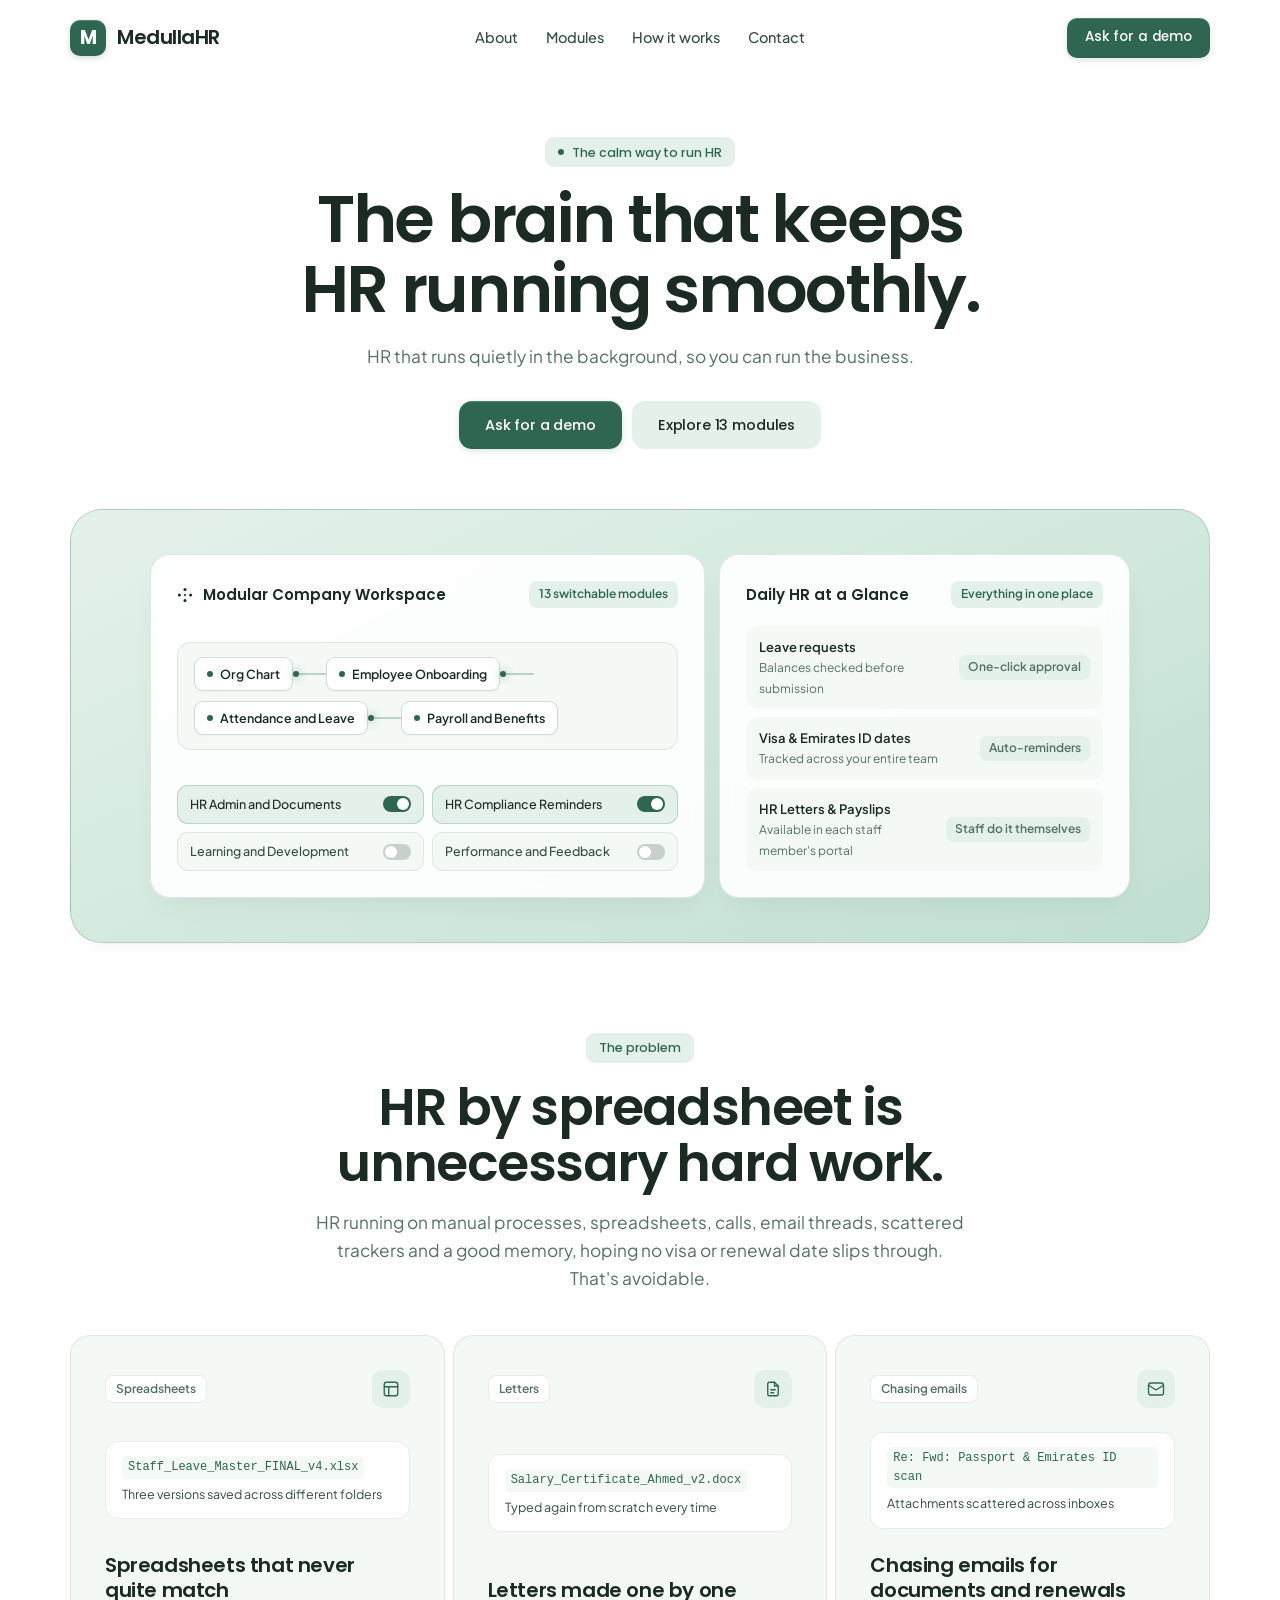
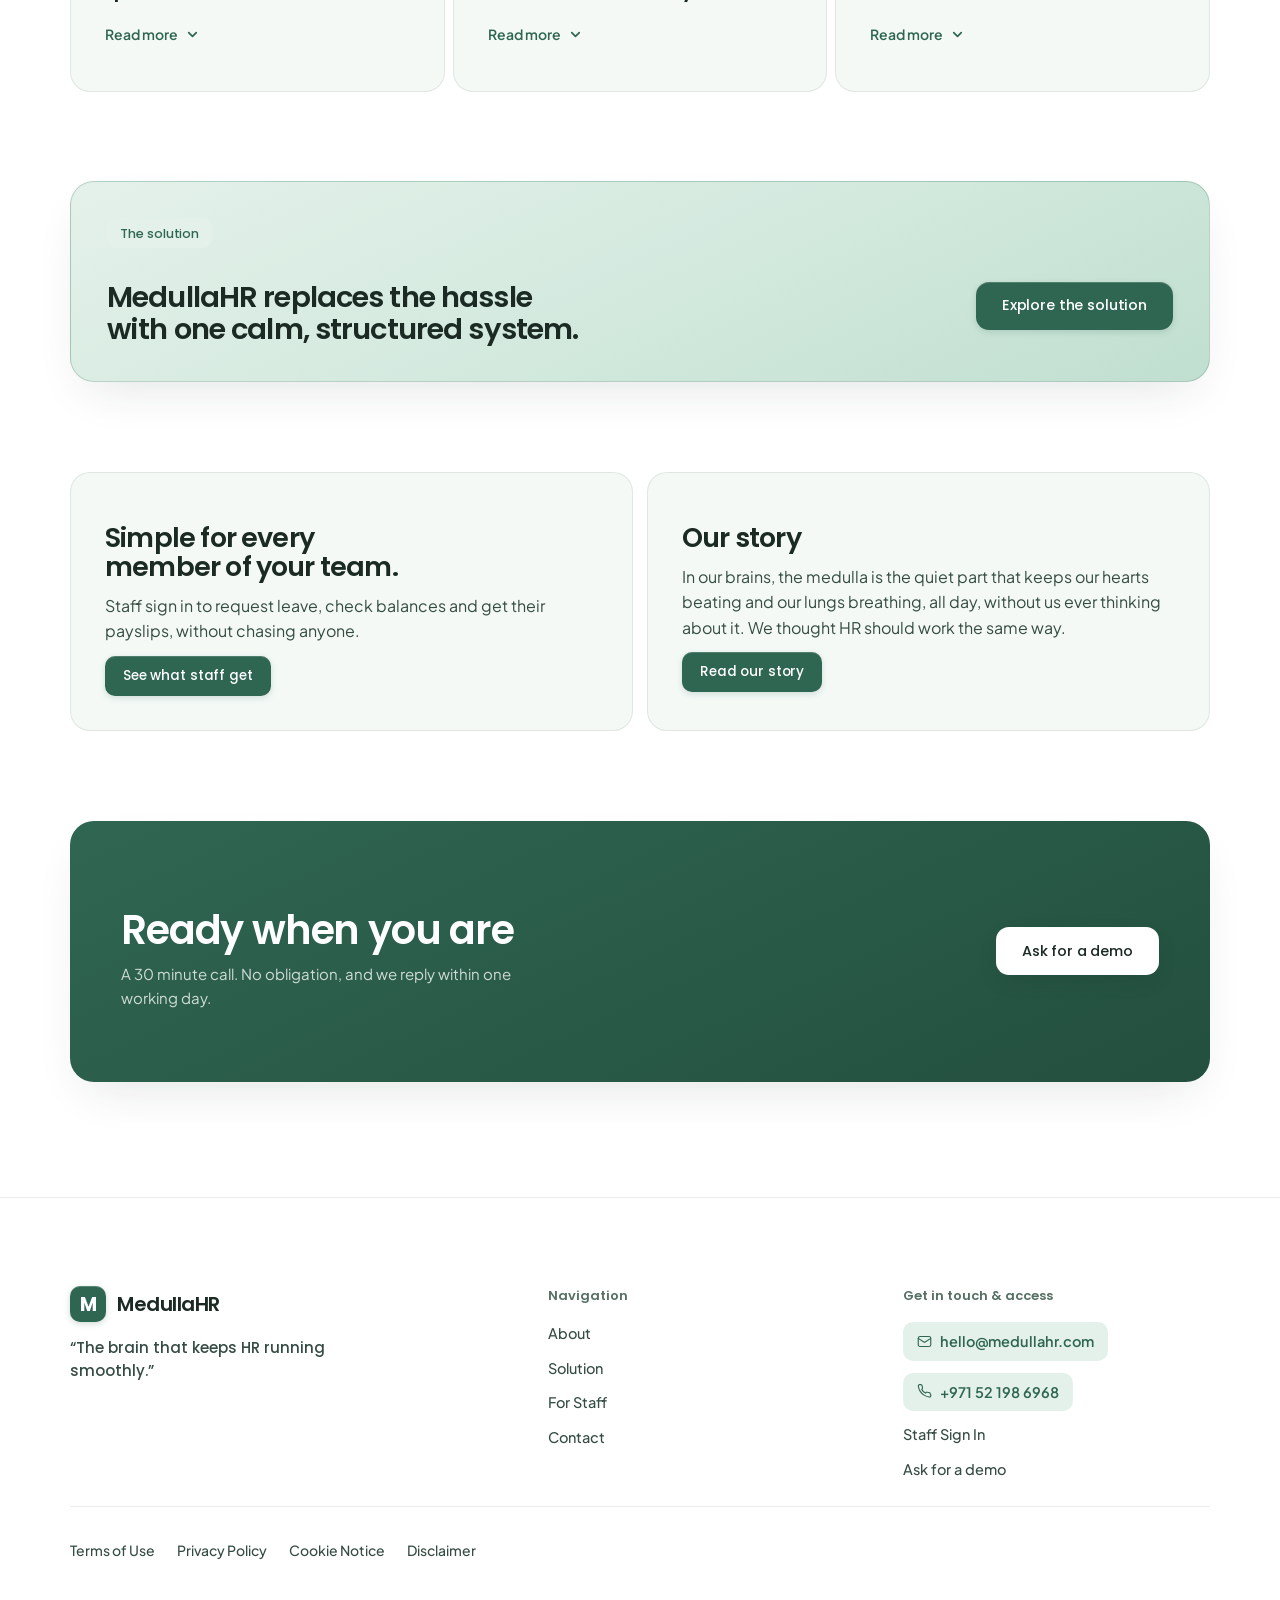
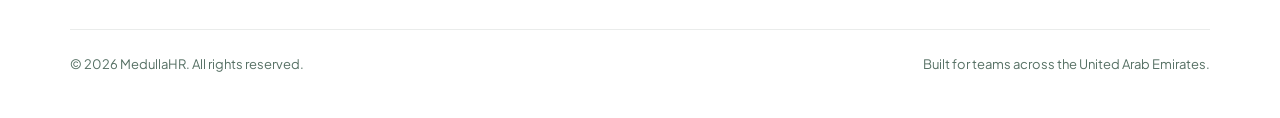
==== commit 974c89f1: "Stop the hero switches pretending to be controls The four module switches in the hero changed nothin" ====
--- a/index.html
+++ b/index.html
@@ -87,7 +87,6 @@
         </div>
 
         <div class="mh-hero-stage mh-in" style="animation-delay: 240ms">
-          <canvas id="mh-hero-canvas" aria-hidden="true"></canvas>
           <div class="mh-hero-board">
             <!-- Left card: Live workflow & module switches -->
             <div class="mh-board-card">
@@ -125,47 +124,25 @@
                 <span class="mh-flow-node"><i></i>Payroll and Benefits</span>
               </div>
 
-              <div
-                class="mh-mini-toggles"
-                role="group"
-                aria-label="Sample module switches"
-              >
-                <button
-                  type="button"
-                  class="mh-mini-chip"
-                  data-active="true"
-                  aria-pressed="true"
-                >
+              <!-- Illustration only. These are a picture of module switches,
+                   not controls, so they are not buttons. -->
+              <div class="mh-mini-toggles">
+                <div class="mh-mini-chip" data-active="true">
                   <span>HR Admin and Documents</span>
                   <span class="mh-switch-dot" aria-hidden="true"></span>
-                </button>
-                <button
-                  type="button"
-                  class="mh-mini-chip"
-                  data-active="true"
-                  aria-pressed="true"
-                >
+                </div>
+                <div class="mh-mini-chip" data-active="true">
                   <span>HR Compliance Reminders</span>
                   <span class="mh-switch-dot" aria-hidden="true"></span>
-                </button>
-                <button
-                  type="button"
-                  class="mh-mini-chip"
-                  data-active="false"
-                  aria-pressed="false"
-                >
+                </div>
+                <div class="mh-mini-chip" data-active="false">
                   <span>Learning and Development</span>
                   <span class="mh-switch-dot" aria-hidden="true"></span>
-                </button>
-                <button
-                  type="button"
-                  class="mh-mini-chip"
-                  data-active="false"
-                  aria-pressed="false"
-                >
+                </div>
+                <div class="mh-mini-chip" data-active="false">
                   <span>Performance and Feedback</span>
                   <span class="mh-switch-dot" aria-hidden="true"></span>
-                </button>
+                </div>
               </div>
             </div>
 
@@ -239,7 +216,7 @@
               </span>
             </div>
 
-            <div class="mh-problem-artifact" aria-hidden="true">
+            <div class="mh-problem-artifact">
               <code>Staff_Leave_Master_FINAL_v4.xlsx</code>
               <span>Three versions saved across different folders</span>
             </div>
@@ -299,7 +276,7 @@
               </span>
             </div>
 
-            <div class="mh-problem-artifact" aria-hidden="true">
+            <div class="mh-problem-artifact">
               <code>Salary_Certificate_Ahmed_v2.docx</code>
               <span>Typed again from scratch every time</span>
             </div>
@@ -358,7 +335,7 @@
               </span>
             </div>
 
-            <div class="mh-problem-artifact" aria-hidden="true">
+            <div class="mh-problem-artifact">
               <code>Re: Fwd: Passport &amp; Emirates ID scan</code>
               <span>Attachments scattered across inboxes</span>
             </div>
--- a/styles.css
+++ b/styles.css
@@ -579,19 +579,9 @@
   background: linear-gradient(155deg, var(--mh-tint) 0%, #D3E9DE 52%, #C0DFD0 100%);
   border: 1px solid var(--mh-line-strong);
   overflow: hidden;
-  isolation: isolate;
   padding: clamp(20px, 3.6vw, 44px);
   text-align: left;
   box-shadow: var(--mh-shadow-sm);
-}
-
-.mh-hero-stage > canvas {
-  position: absolute;
-  inset: 0;
-  width: 100%;
-  height: 100%;
-  z-index: -1;
-  pointer-events: none;
 }
 
 .mh-hero-board {
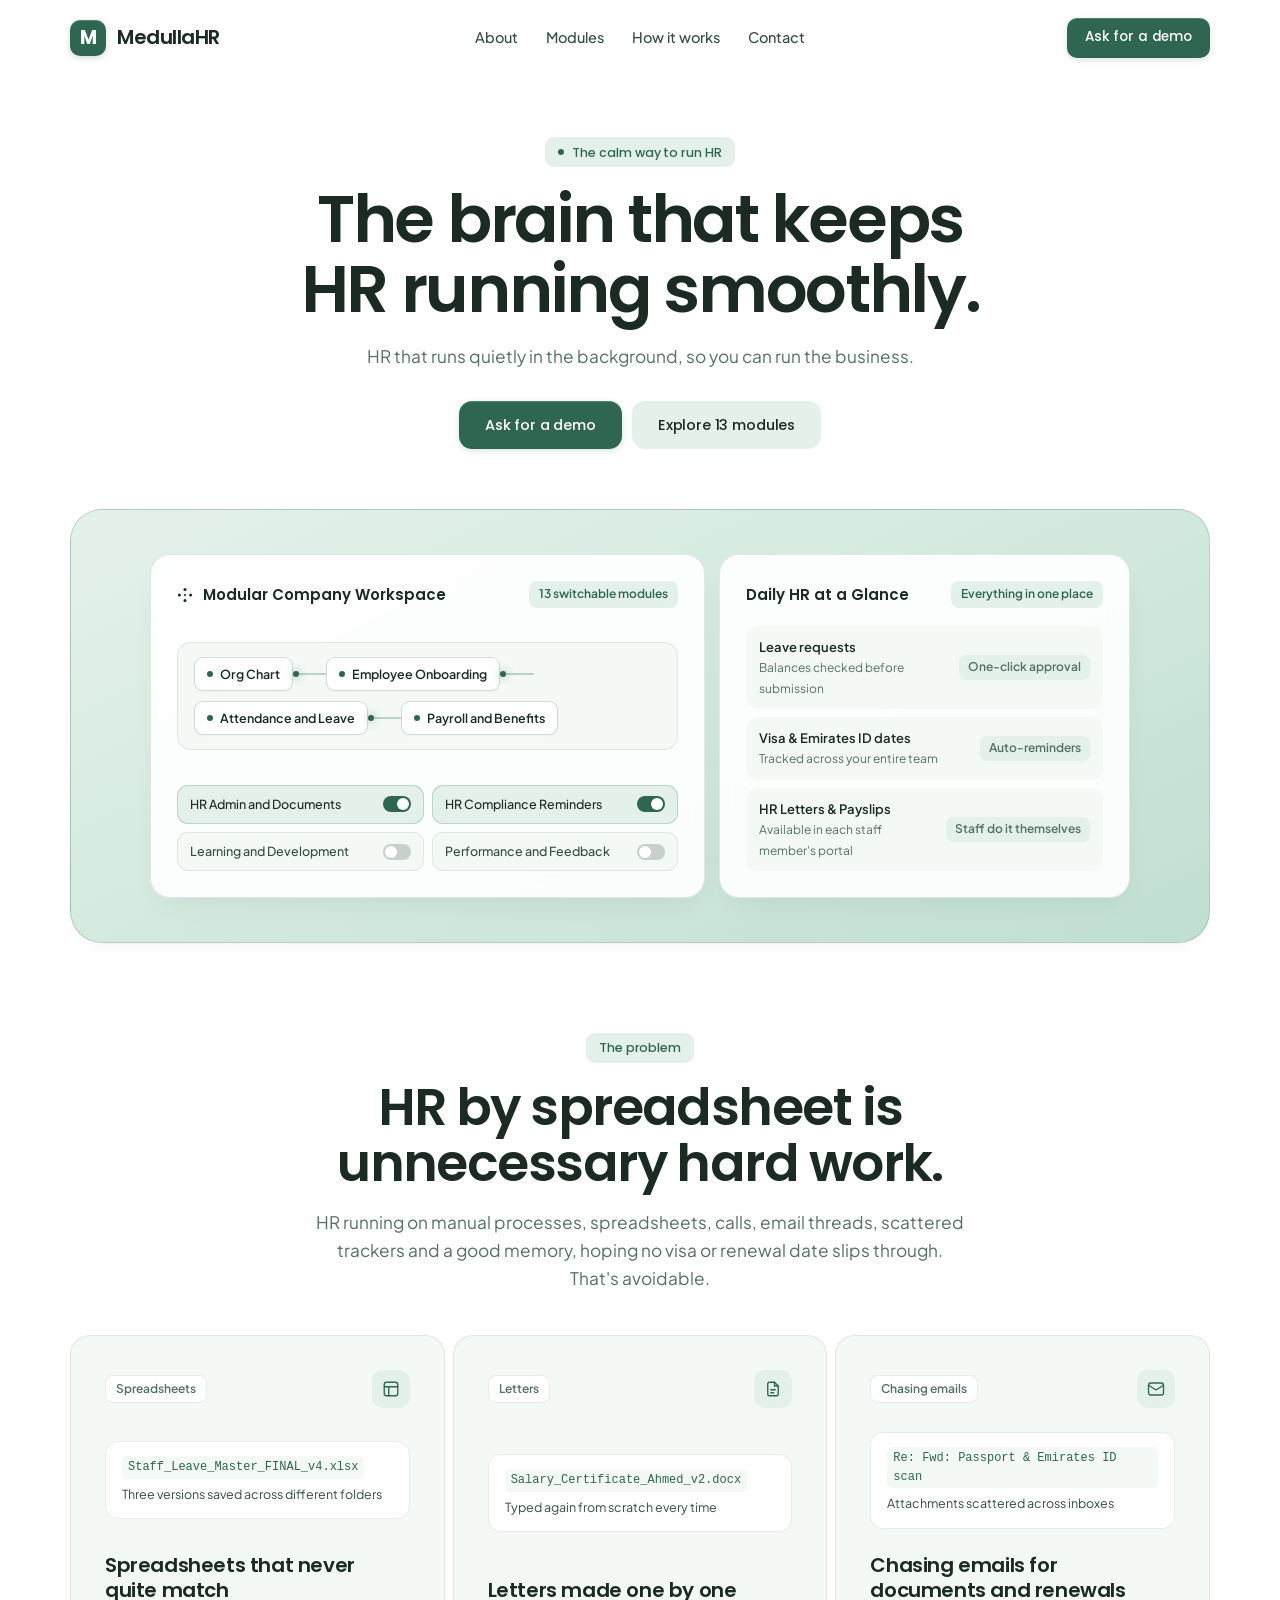
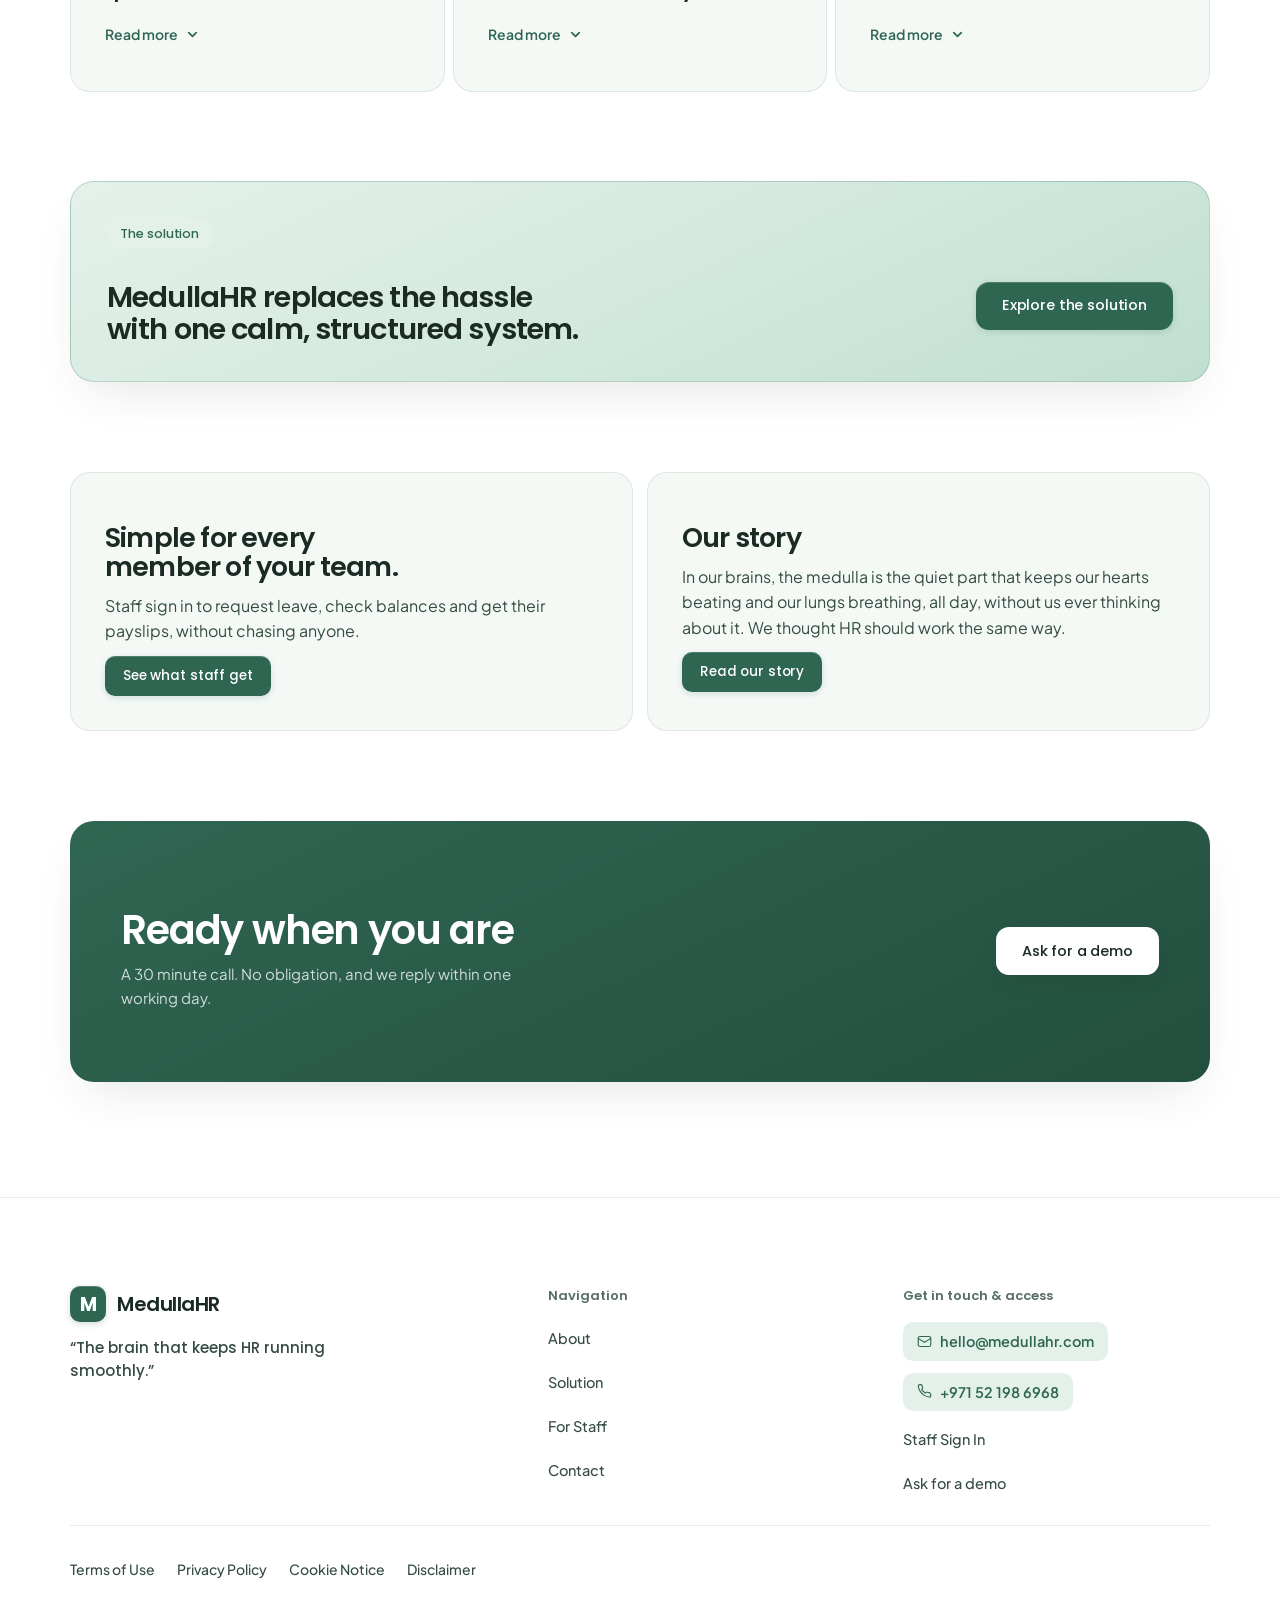
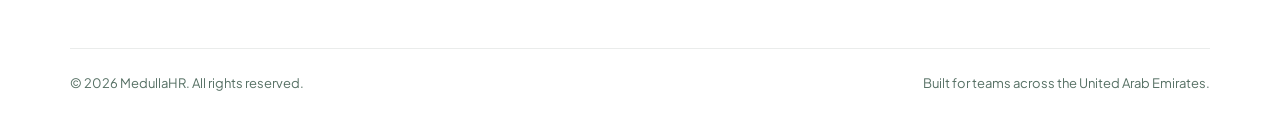
==== commit 8e65d61a: "Tidy the footer link, the small targets and the asset versions The footer demo link repeated in a st" ====
--- a/index.html
+++ b/index.html
@@ -17,7 +17,7 @@
       href="https://fonts.googleapis.com/css2?family=Plus+Jakarta+Sans:wght@400;500;600;700&family=Poppins:wght@500;600;700&display=swap"
       rel="stylesheet"
     />
-    <link rel="stylesheet" href="styles.css?v=16" />
+    <link rel="stylesheet" href="styles.css?v=17" />
   </head>
   <body>
     <a href="#main-content" class="mh-skip">Skip to content</a>
@@ -489,16 +489,7 @@
           <a href="https://app.medullahr.com" data-signin-link>
             Staff Sign In
           </a>
-          <a
-            href="/about#contact"
-            style="
-              font-size: 14.5px;
-              font-weight: 500;
-              color: var(--mh-ink-secondary);
-            "
-          >
-            Ask for a demo
-          </a>
+          <a href="/about#contact">Ask for a demo</a>
         </div>
       </div>
 
@@ -515,8 +506,8 @@
       </div>
     </footer>
 
-    <script src="config.js?v=16"></script>
-    <script src="script.js?v=16"></script>
+    <script src="config.js?v=17"></script>
+    <script src="script.js?v=17"></script>
   </body>
 </html>
 
--- a/styles.css
+++ b/styles.css
@@ -194,7 +194,7 @@
 
 .mh-nav-links a {
   position: relative;
-  padding: 4px 0;
+  padding: 9px 0;
   transition: color 0.2s ease;
 }
 
@@ -203,7 +203,7 @@
   position: absolute;
   left: 0;
   right: 0;
-  bottom: -2px;
+  bottom: 3px;
   height: 1.5px;
   background-color: var(--mh-green);
   transform: scaleX(0);
@@ -1568,6 +1568,10 @@
 }
 
 .mh-foot-col a {
+  /* Small text, but still something a finger or a cursor has to hit. */
+  display: inline-flex;
+  align-items: center;
+  min-height: 32px;
   font-size: 14.5px;
   font-weight: 500;
   color: var(--mh-ink-secondary);
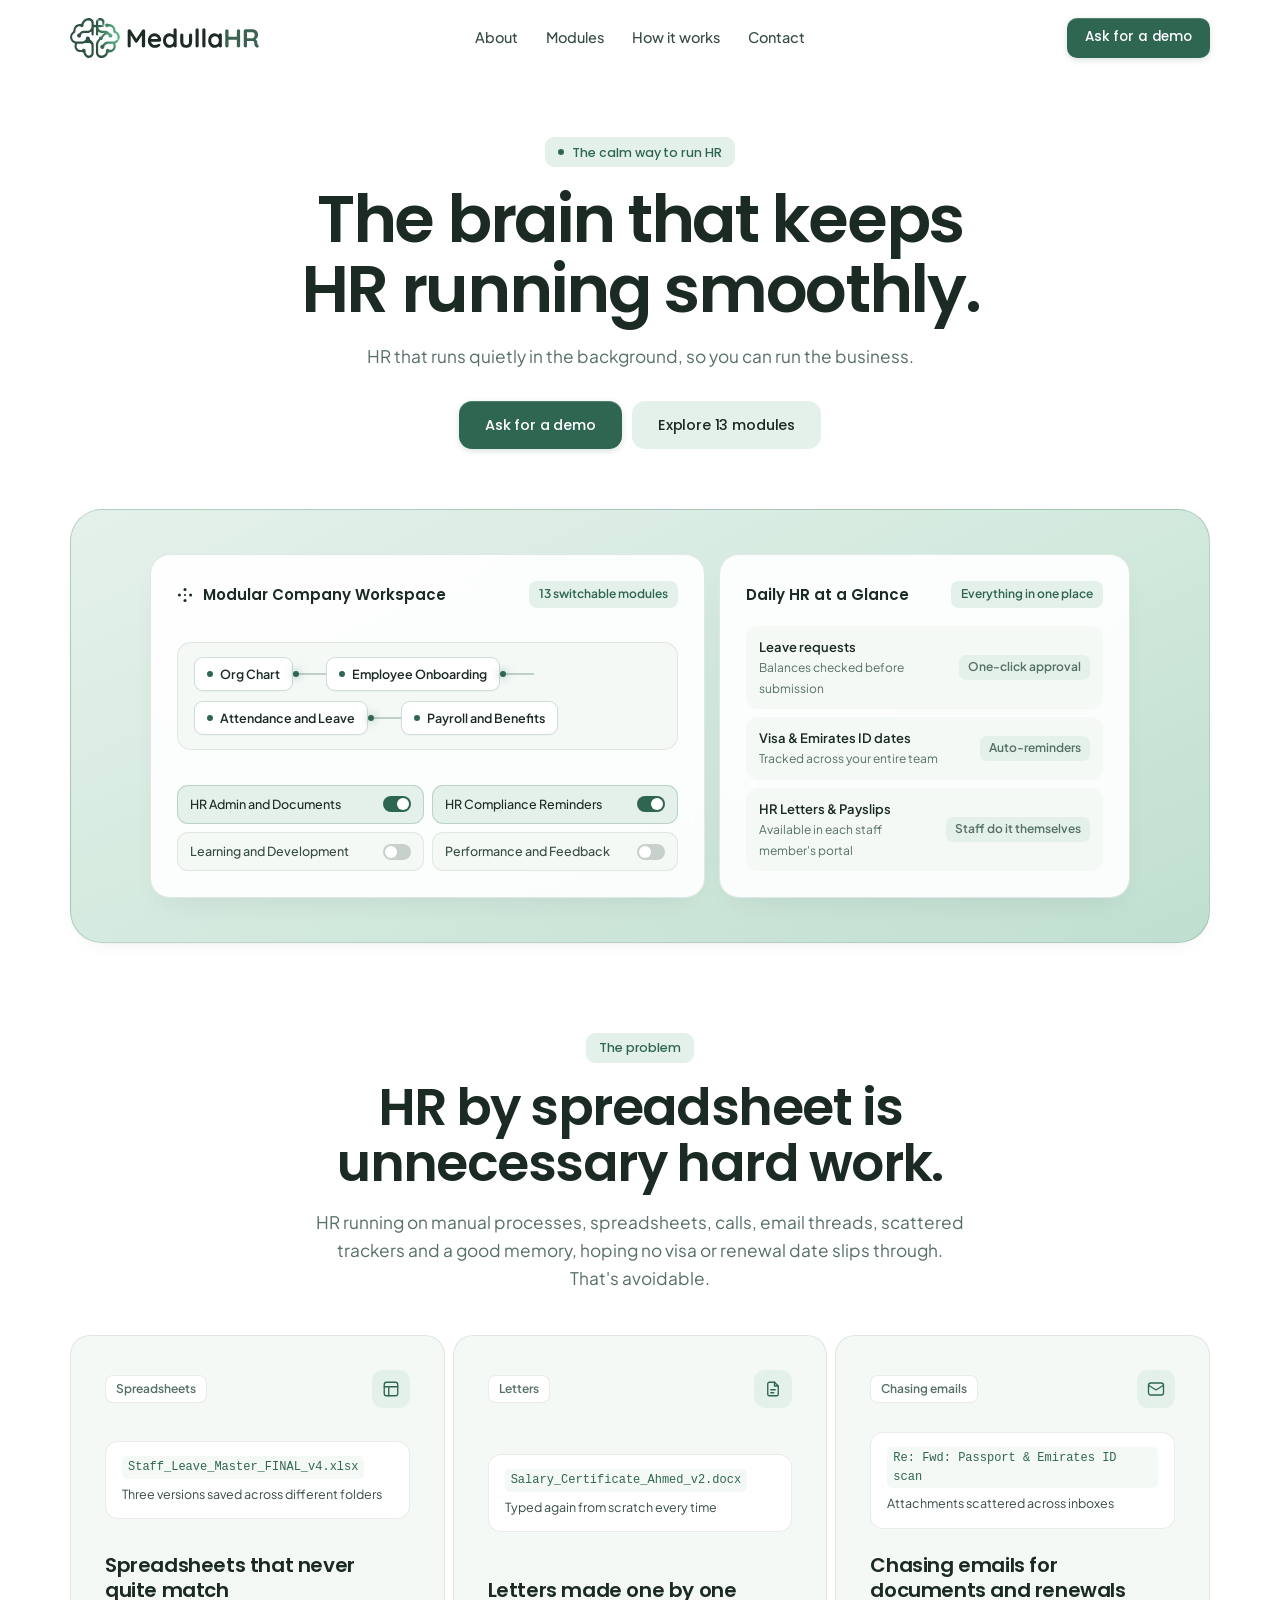
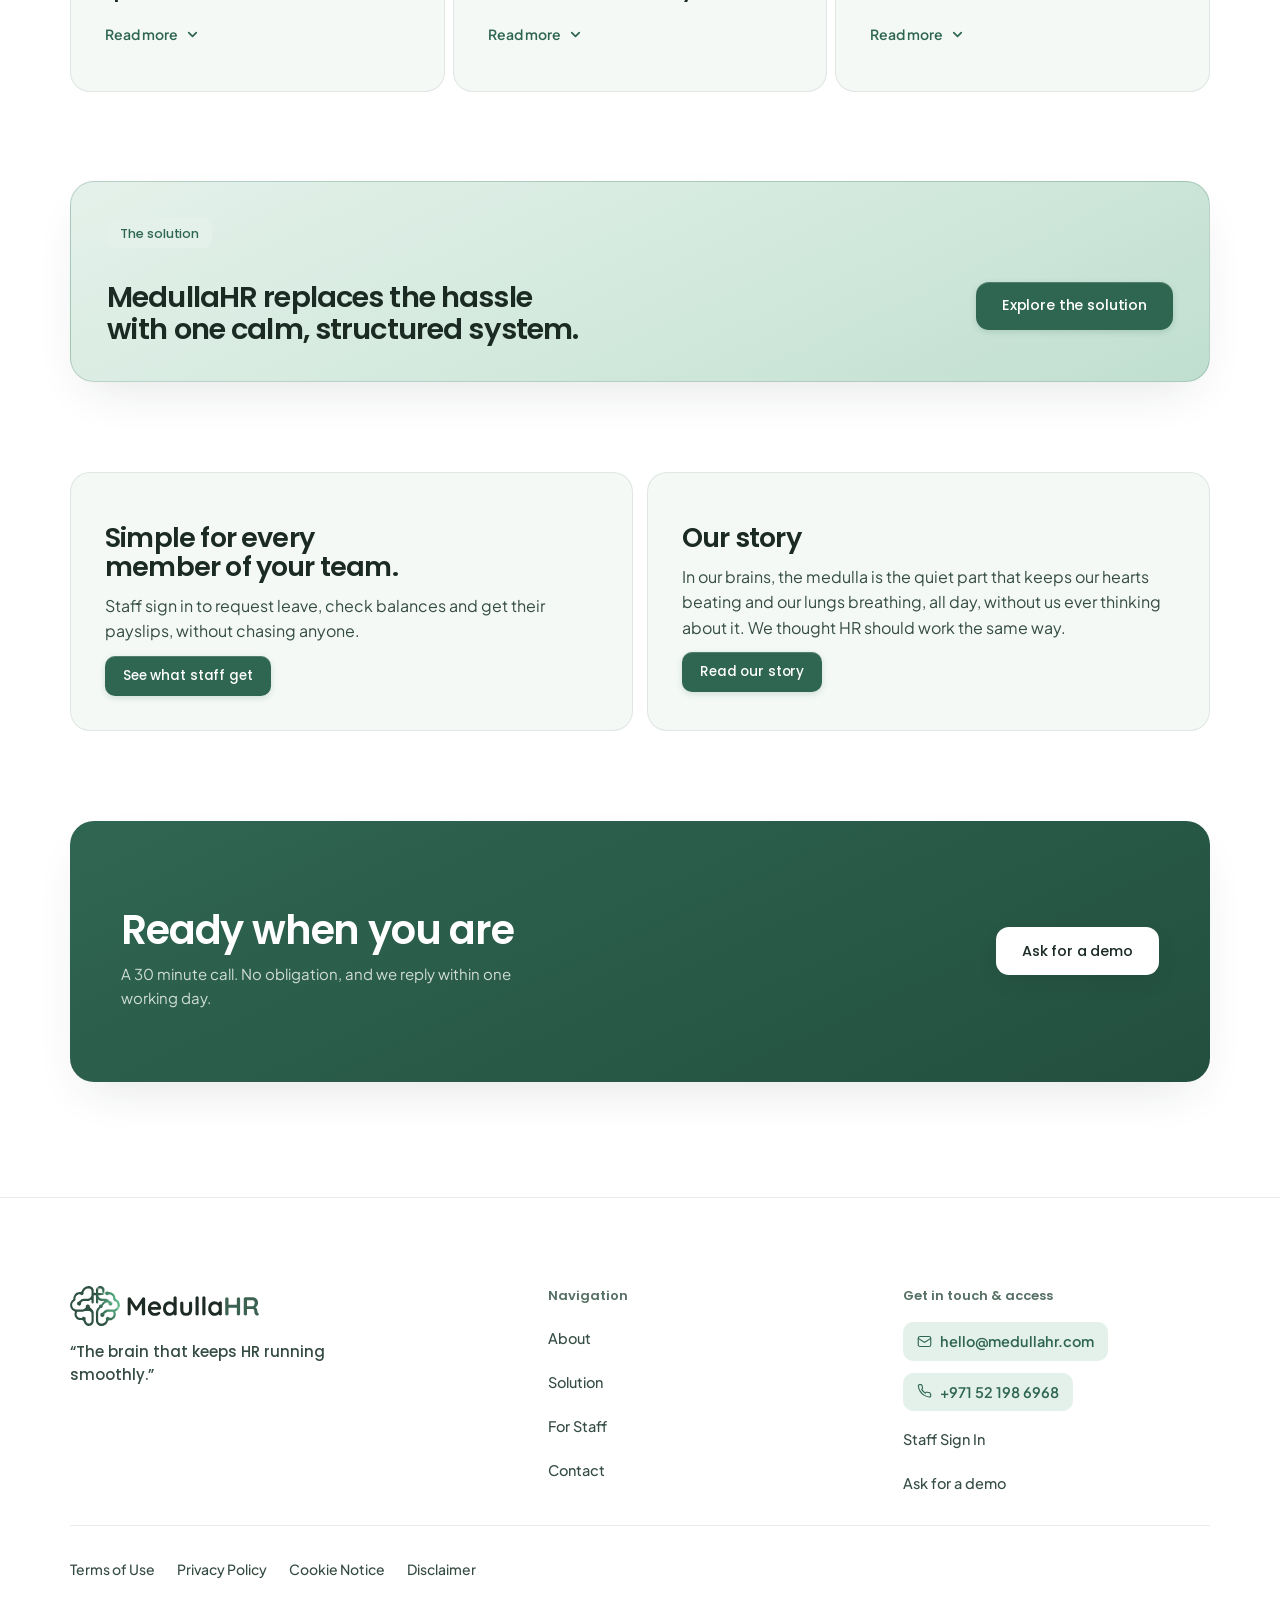
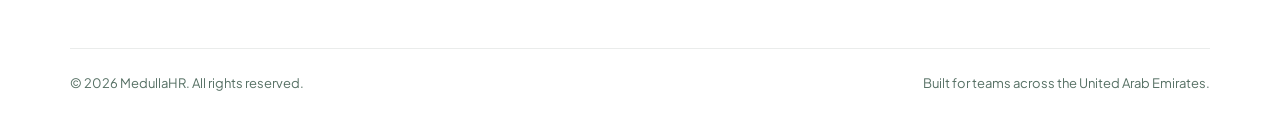
==== commit 3f62fdcb: "Install the new brand logo, icon set and link preview Put the brand files in assets/brand and swap t" ====
--- a/index.html
+++ b/index.html
@@ -8,16 +8,29 @@
       name="description"
       content="HR software built in the UAE for teams that have outgrown manual HR."
     />
-    <link rel="icon" href="/favicon.ico" sizes="32x32" />
-    <link rel="icon" href="/favicon.svg" type="image/svg+xml" />
-    <link rel="apple-touch-icon" href="/apple-touch-icon.png" />
+    <meta property="og:type" content="website" />
+    <meta property="og:site_name" content="MedullaHR" />
+    <meta property="og:title" content="MedullaHR | The brain that keeps HR running smoothly." />
+    <meta property="og:description" content="HR software built in the UAE for teams that have outgrown manual HR." />
+    <meta property="og:url" content="https://medullahr.com/" />
+    <meta property="og:image" content="https://medullahr.com/assets/brand/link-preview.png" />
+    <meta property="og:image:width" content="1200" />
+    <meta property="og:image:height" content="630" />
+    <meta property="og:image:alt" content="MedullaHR" />
+    <meta name="twitter:card" content="summary_large_image" />
+    <meta name="twitter:title" content="MedullaHR | The brain that keeps HR running smoothly." />
+    <meta name="twitter:description" content="HR software built in the UAE for teams that have outgrown manual HR." />
+    <meta name="twitter:image" content="https://medullahr.com/assets/brand/link-preview.png" />
+    <link rel="icon" href="/favicon.ico?v=18" sizes="32x32" />
+    <link rel="icon" href="/favicon.svg?v=18" type="image/svg+xml" />
+    <link rel="apple-touch-icon" href="/apple-touch-icon.png?v=18" />
     <link rel="preconnect" href="https://fonts.googleapis.com" />
     <link rel="preconnect" href="https://fonts.gstatic.com" crossorigin />
     <link
       href="https://fonts.googleapis.com/css2?family=Plus+Jakarta+Sans:wght@400;500;600;700&family=Poppins:wght@500;600;700&display=swap"
       rel="stylesheet"
     />
-    <link rel="stylesheet" href="styles.css?v=17" />
+    <link rel="stylesheet" href="styles.css?v=18" />
   </head>
   <body>
     <a href="#main-content" class="mh-skip">Skip to content</a>
@@ -25,8 +38,12 @@
     <!-- Sticky Navigation Header -->
     <header class="mh-header" data-open="false" data-scrolled="false">
       <a href="#top" class="mh-logo" aria-label="MedullaHR home">
-        <span class="mh-logo-mark" aria-hidden="true">M</span>
-        <span>MedullaHR</span>
+        <img
+          src="/assets/brand/medullahr-logo.svg"
+          alt="MedullaHR"
+          width="189"
+          height="40"
+        />
       </a>
 
       <nav class="mh-nav-links" aria-label="Main navigation">
@@ -429,8 +446,12 @@
       <div class="mh-foot-top">
         <div class="mh-foot-brand">
           <a href="#top" class="mh-logo" aria-label="MedullaHR home">
-            <span class="mh-logo-mark" aria-hidden="true">M</span>
-            <span>MedullaHR</span>
+            <img
+              src="/assets/brand/medullahr-logo.svg"
+              alt="MedullaHR"
+              width="189"
+              height="40"
+            />
           </a>
           <p class="mh-foot-tagline">
             “The brain that keeps HR running smoothly.”
@@ -506,8 +527,8 @@
       </div>
     </footer>
 
-    <script src="config.js?v=17"></script>
-    <script src="script.js?v=17"></script>
+    <script src="config.js?v=18"></script>
+    <script src="script.js?v=18"></script>
   </body>
 </html>
 
--- a/styles.css
+++ b/styles.css
@@ -147,39 +147,38 @@
 .mh-logo {
   display: inline-flex;
   align-items: center;
-  gap: 11px;
   justify-self: start;
-  font-family: var(--mh-heading);
-  font-weight: 600;
-  font-size: 20px;
-  letter-spacing: -0.025em;
-  color: var(--mh-ink);
-}
-
-.mh-logo-mark {
-  display: grid;
-  place-items: center;
-  width: 36px;
+  line-height: 0;
+}
+
+/* The width and height attributes on the image hold the space before the file
+   arrives, so the header does not jump. The height here drives the size and the
+   width follows the file's own proportions. */
+.mh-logo img {
+  display: block;
+  width: auto;
   height: 36px;
-  border-radius: 10px;
-  background-color: var(--mh-green);
-  color: var(--mh-white);
-  font-family: var(--mh-heading);
-  font-weight: 700;
-  font-size: 19px;
-  line-height: 1;
-  box-shadow: inset 0 1px 0 rgba(255, 255, 255, 0.2), 0 2px 6px rgba(47, 102, 82, 0.22);
-  transition: transform 0.35s var(--mh-ease), background-color 0.25s ease;
+  transition: opacity 0.25s ease;
   @media (prefers-reduced-motion: reduce) {
     transition: none;
   }
 }
 
-.mh-logo:hover .mh-logo-mark {
-  transform: rotate(-4deg) scale(1.04);
-  background-color: var(--mh-green-dark);
-  @media (prefers-reduced-motion: reduce) {
-    transform: none;
+.mh-logo:hover img {
+  opacity: 0.78;
+}
+
+/* On the narrowest phones the logo steps down so it keeps clear of the demo
+   button and the menu control. */
+@media (max-width: 359px) {
+  .mh-logo img {
+    height: 30px;
+  }
+}
+
+@media (min-width: 768px) {
+  .mh-logo img {
+    height: 40px;
   }
 }
 
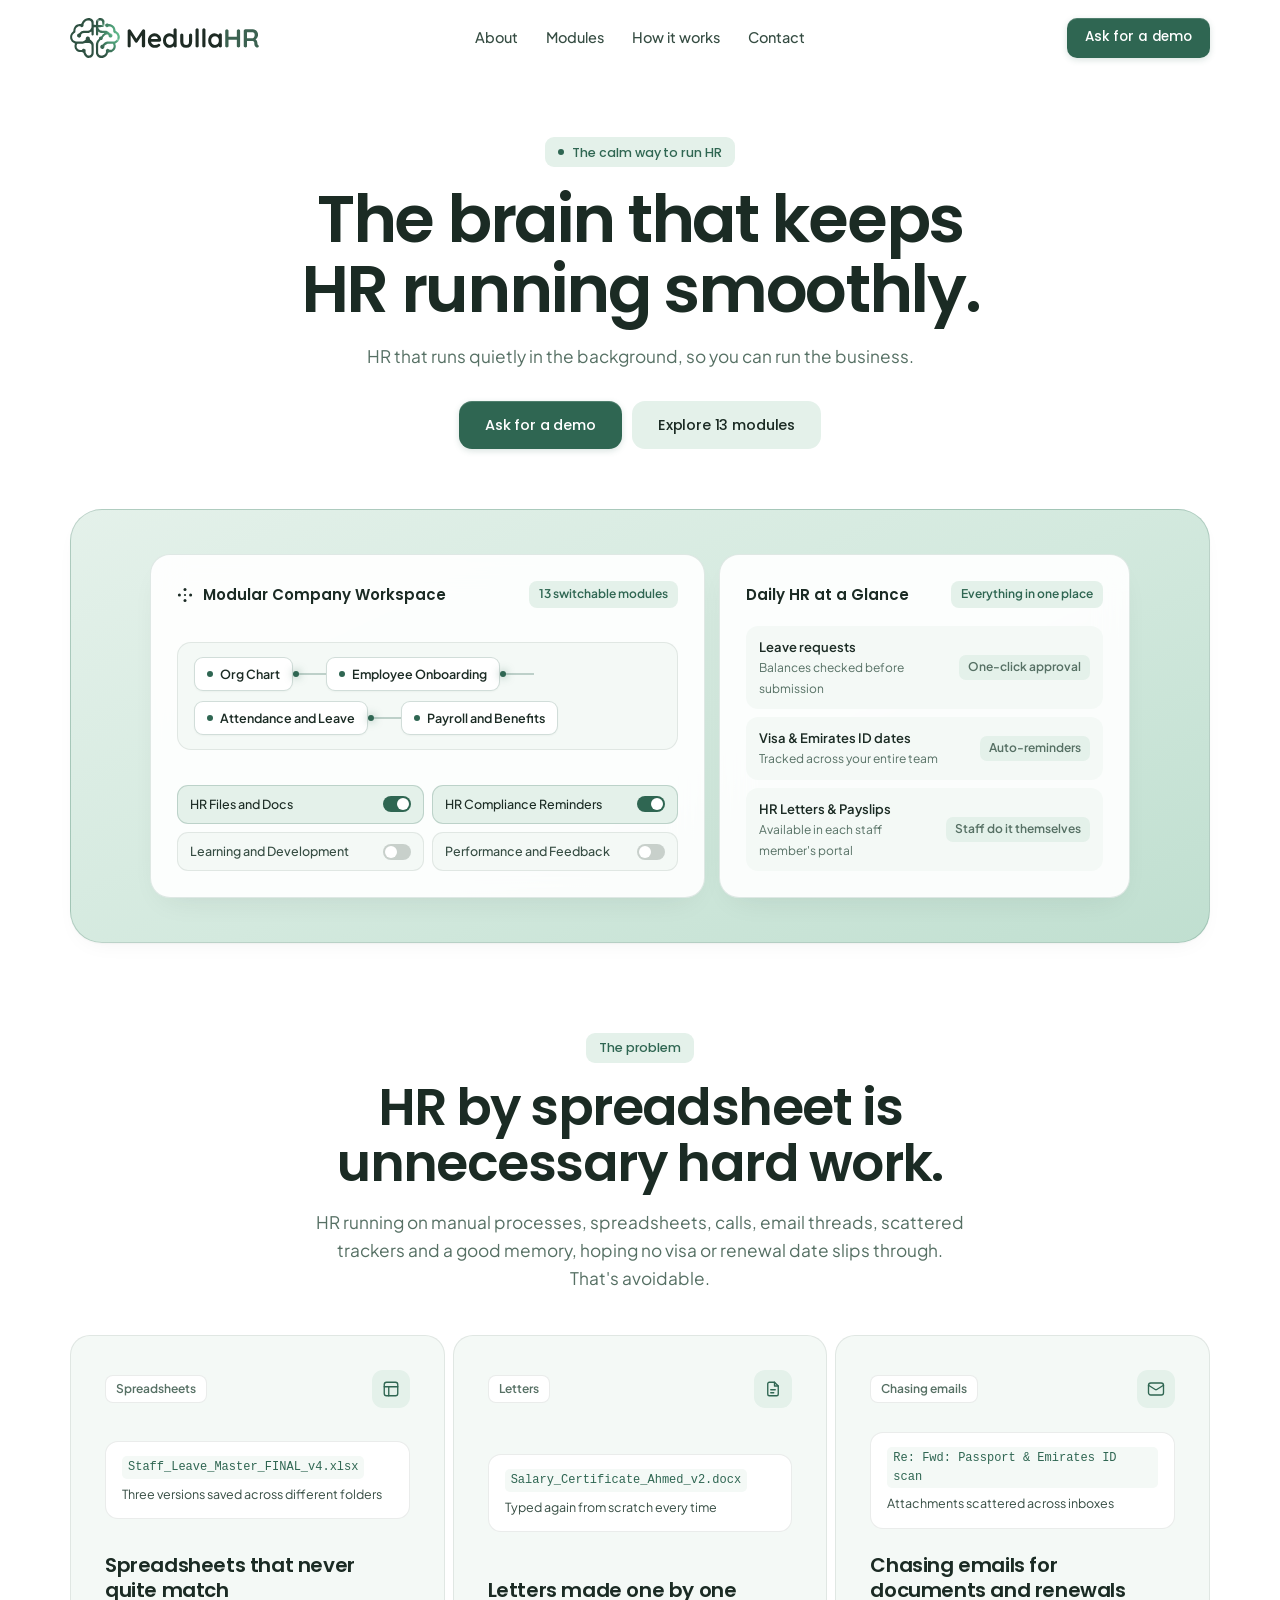
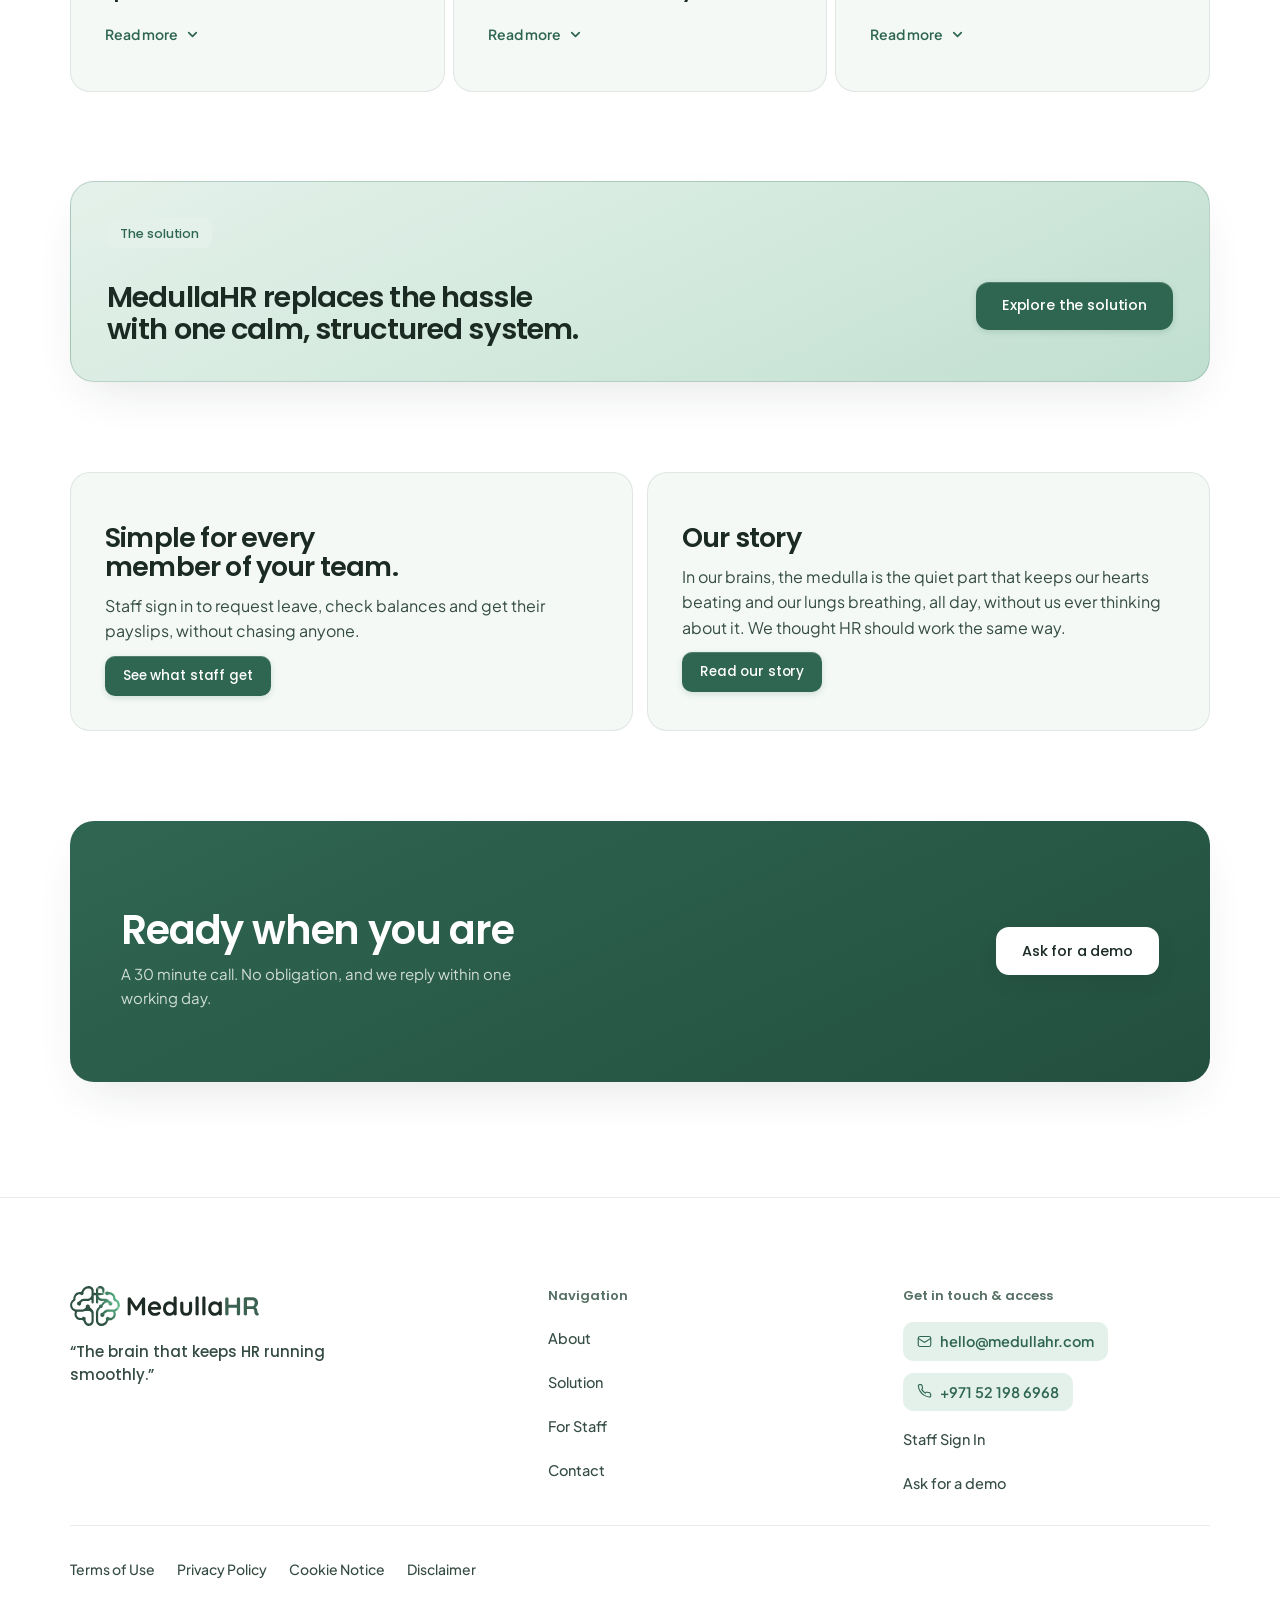
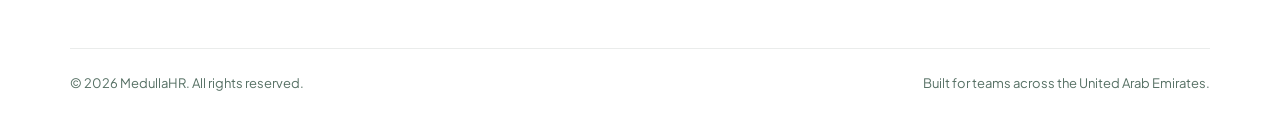
==== commit 81851c88: "Rename the module to HR Files and Docs The name now reads the same on the home page toggles, the sol" ====
--- a/index.html
+++ b/index.html
@@ -21,16 +21,16 @@
     <meta name="twitter:title" content="MedullaHR | The brain that keeps HR running smoothly." />
     <meta name="twitter:description" content="HR software built in the UAE for teams that have outgrown manual HR." />
     <meta name="twitter:image" content="https://medullahr.com/assets/brand/link-preview.png" />
-    <link rel="icon" href="/favicon.ico?v=18" sizes="32x32" />
-    <link rel="icon" href="/favicon.svg?v=18" type="image/svg+xml" />
-    <link rel="apple-touch-icon" href="/apple-touch-icon.png?v=18" />
+    <link rel="icon" href="/favicon.ico?v=19" sizes="32x32" />
+    <link rel="icon" href="/favicon.svg?v=19" type="image/svg+xml" />
+    <link rel="apple-touch-icon" href="/apple-touch-icon.png?v=19" />
     <link rel="preconnect" href="https://fonts.googleapis.com" />
     <link rel="preconnect" href="https://fonts.gstatic.com" crossorigin />
     <link
       href="https://fonts.googleapis.com/css2?family=Plus+Jakarta+Sans:wght@400;500;600;700&family=Poppins:wght@500;600;700&display=swap"
       rel="stylesheet"
     />
-    <link rel="stylesheet" href="styles.css?v=18" />
+    <link rel="stylesheet" href="styles.css?v=19" />
   </head>
   <body>
     <a href="#main-content" class="mh-skip">Skip to content</a>
@@ -145,7 +145,7 @@
                    not controls, so they are not buttons. -->
               <div class="mh-mini-toggles">
                 <div class="mh-mini-chip" data-active="true">
-                  <span>HR Admin and Documents</span>
+                  <span>HR Files and Docs</span>
                   <span class="mh-switch-dot" aria-hidden="true"></span>
                 </div>
                 <div class="mh-mini-chip" data-active="true">
@@ -527,8 +527,8 @@
       </div>
     </footer>
 
-    <script src="config.js?v=18"></script>
-    <script src="script.js?v=18"></script>
+    <script src="config.js?v=19"></script>
+    <script src="script.js?v=19"></script>
   </body>
 </html>
 
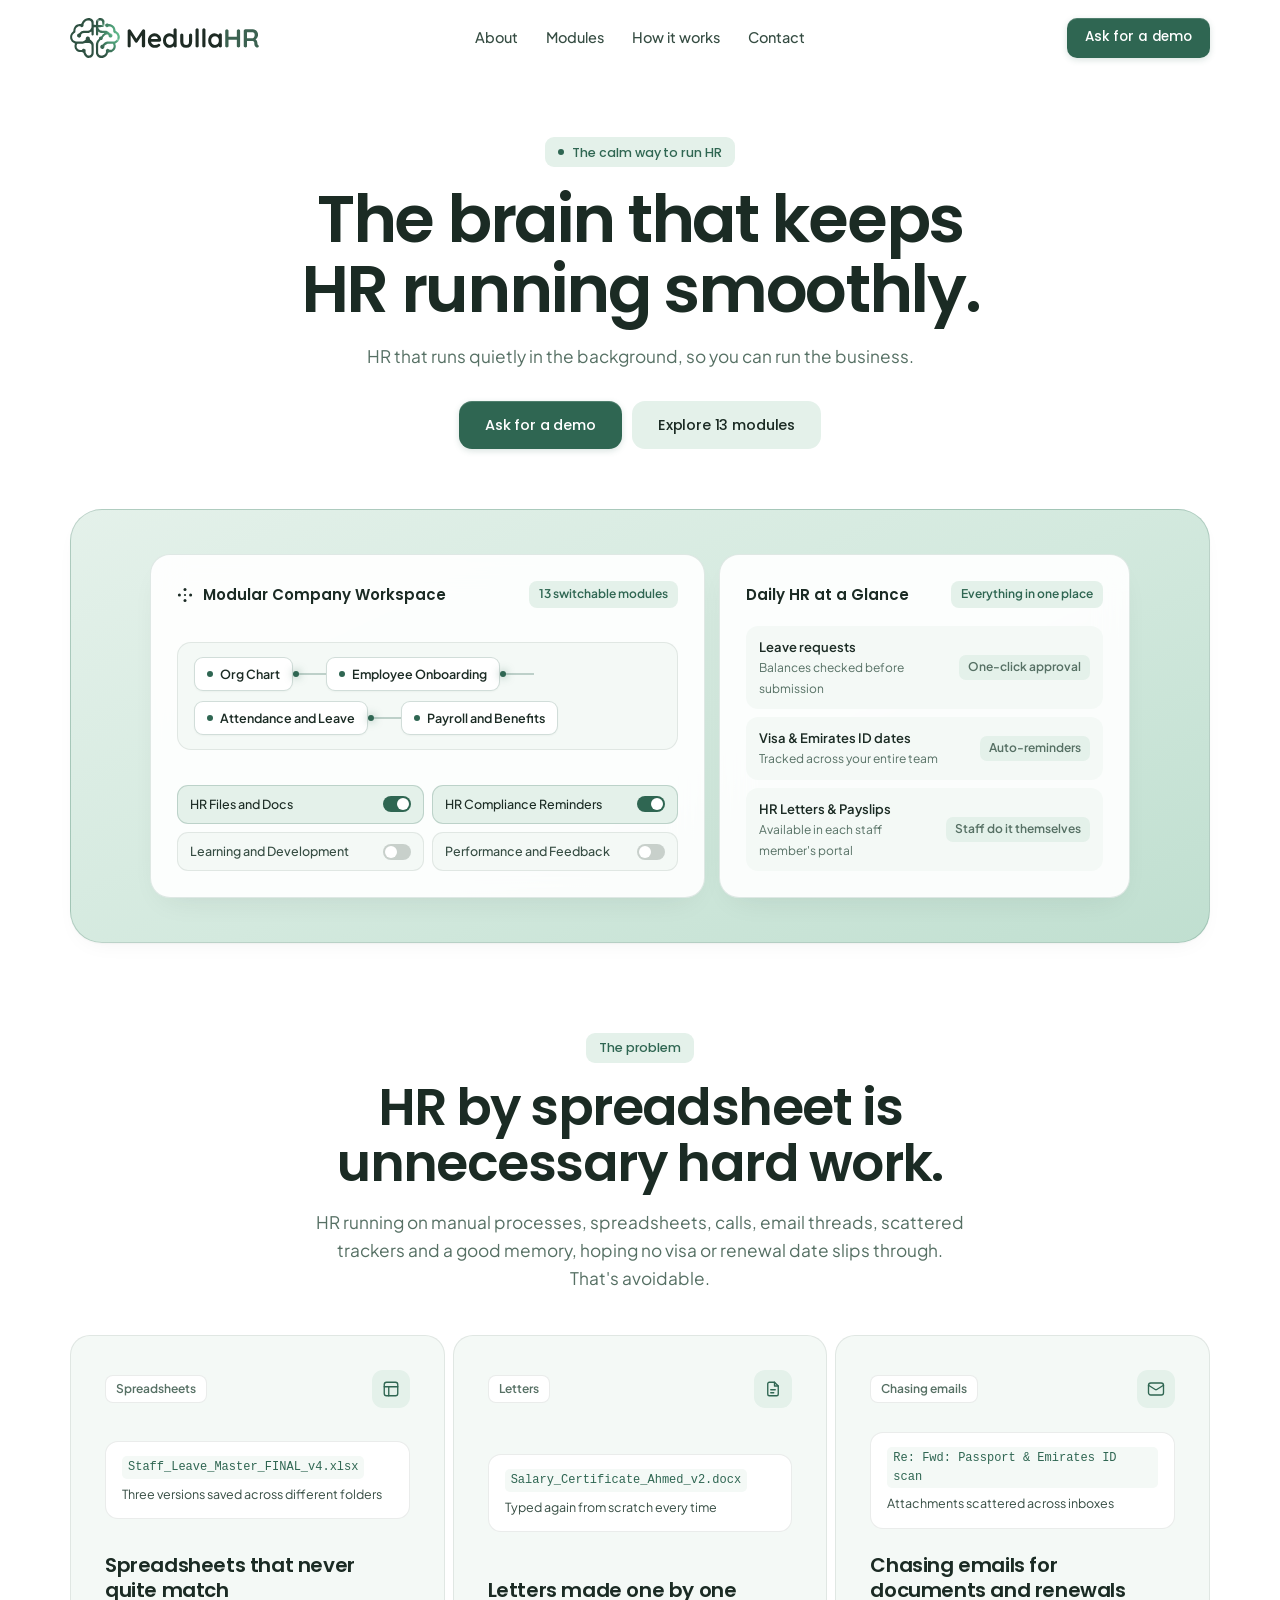
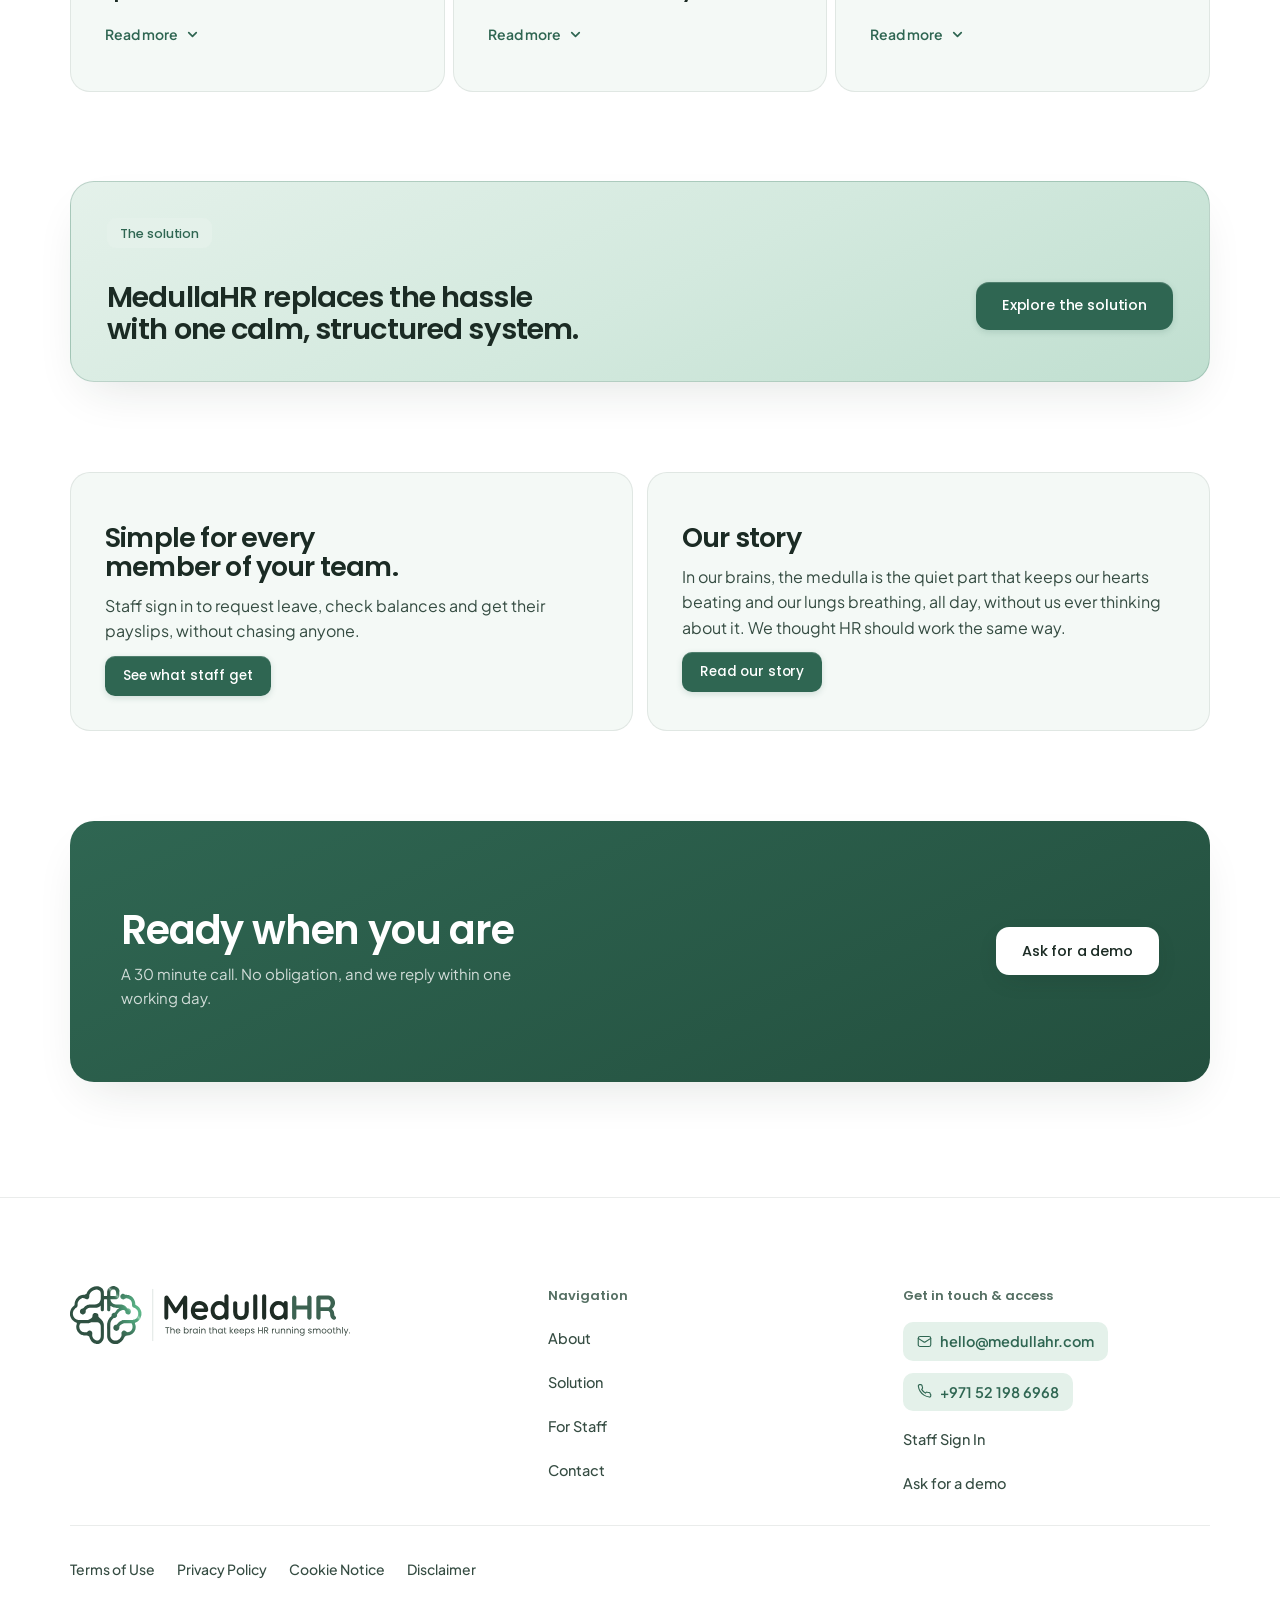
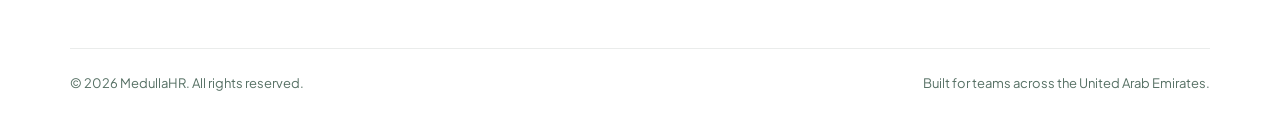
==== commit f4591de8: "Carry the tagline in the footer logo The footer now uses the version of the logo that has the taglin" ====
--- a/index.html
+++ b/index.html
@@ -21,16 +21,16 @@
     <meta name="twitter:title" content="MedullaHR | The brain that keeps HR running smoothly." />
     <meta name="twitter:description" content="HR software built in the UAE for teams that have outgrown manual HR." />
     <meta name="twitter:image" content="https://medullahr.com/assets/brand/link-preview.png" />
-    <link rel="icon" href="/favicon.ico?v=19" sizes="32x32" />
-    <link rel="icon" href="/favicon.svg?v=19" type="image/svg+xml" />
-    <link rel="apple-touch-icon" href="/apple-touch-icon.png?v=19" />
+    <link rel="icon" href="/favicon.ico?v=20" sizes="32x32" />
+    <link rel="icon" href="/favicon.svg?v=20" type="image/svg+xml" />
+    <link rel="apple-touch-icon" href="/apple-touch-icon.png?v=20" />
     <link rel="preconnect" href="https://fonts.googleapis.com" />
     <link rel="preconnect" href="https://fonts.gstatic.com" crossorigin />
     <link
       href="https://fonts.googleapis.com/css2?family=Plus+Jakarta+Sans:wght@400;500;600;700&family=Poppins:wght@500;600;700&display=swap"
       rel="stylesheet"
     />
-    <link rel="stylesheet" href="styles.css?v=19" />
+    <link rel="stylesheet" href="styles.css?v=20" />
   </head>
   <body>
     <a href="#main-content" class="mh-skip">Skip to content</a>
@@ -447,15 +447,12 @@
         <div class="mh-foot-brand">
           <a href="#top" class="mh-logo" aria-label="MedullaHR home">
             <img
-              src="/assets/brand/medullahr-logo.svg"
-              alt="MedullaHR"
-              width="189"
-              height="40"
+              src="/assets/brand/medullahr-logo-tagline.svg"
+              alt="MedullaHR, the brain that keeps HR running smoothly"
+              width="280"
+              height="79"
             />
           </a>
-          <p class="mh-foot-tagline">
-            “The brain that keeps HR running smoothly.”
-          </p>
         </div>
 
         <nav class="mh-foot-col" aria-label="Footer navigation">
@@ -527,8 +524,8 @@
       </div>
     </footer>
 
-    <script src="config.js?v=19"></script>
-    <script src="script.js?v=19"></script>
+    <script src="config.js?v=20"></script>
+    <script src="script.js?v=20"></script>
   </body>
 </html>
 
--- a/styles.css
+++ b/styles.css
@@ -1536,12 +1536,18 @@
   gap: 14px;
 }
 
-.mh-foot-tagline {
-  font-family: var(--mh-heading);
-  font-size: 15px;
-  font-weight: 500;
-  color: var(--mh-ink-secondary);
-  max-width: 34ch;
+/* The footer carries the logo with its tagline set into the artwork, so it is
+   sized by width rather than by height as the header one is. It never grows
+   past the column it sits in. */
+.mh-footer .mh-logo img {
+  width: min(230px, 100%);
+  height: auto;
+}
+
+@media (min-width: 768px) {
+  .mh-footer .mh-logo img {
+    width: min(280px, 100%);
+  }
 }
 
 .mh-foot-desc {
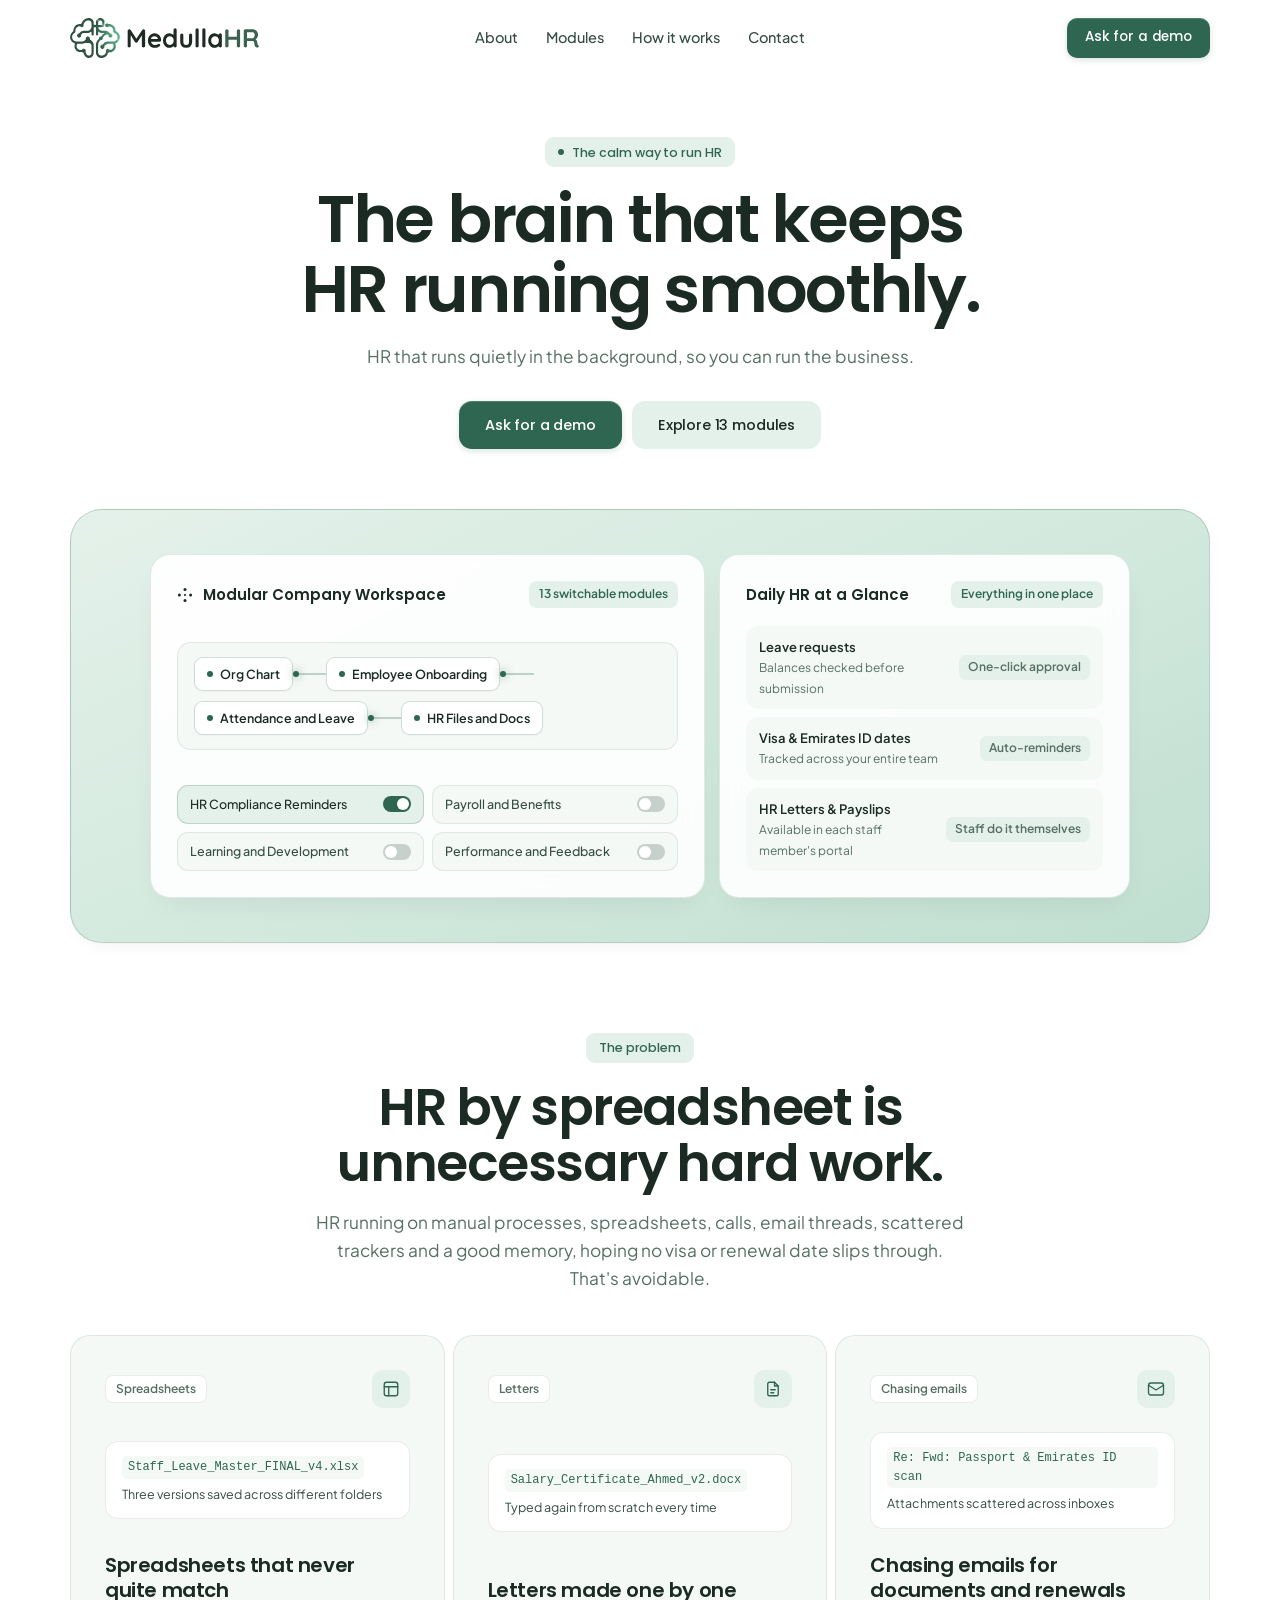
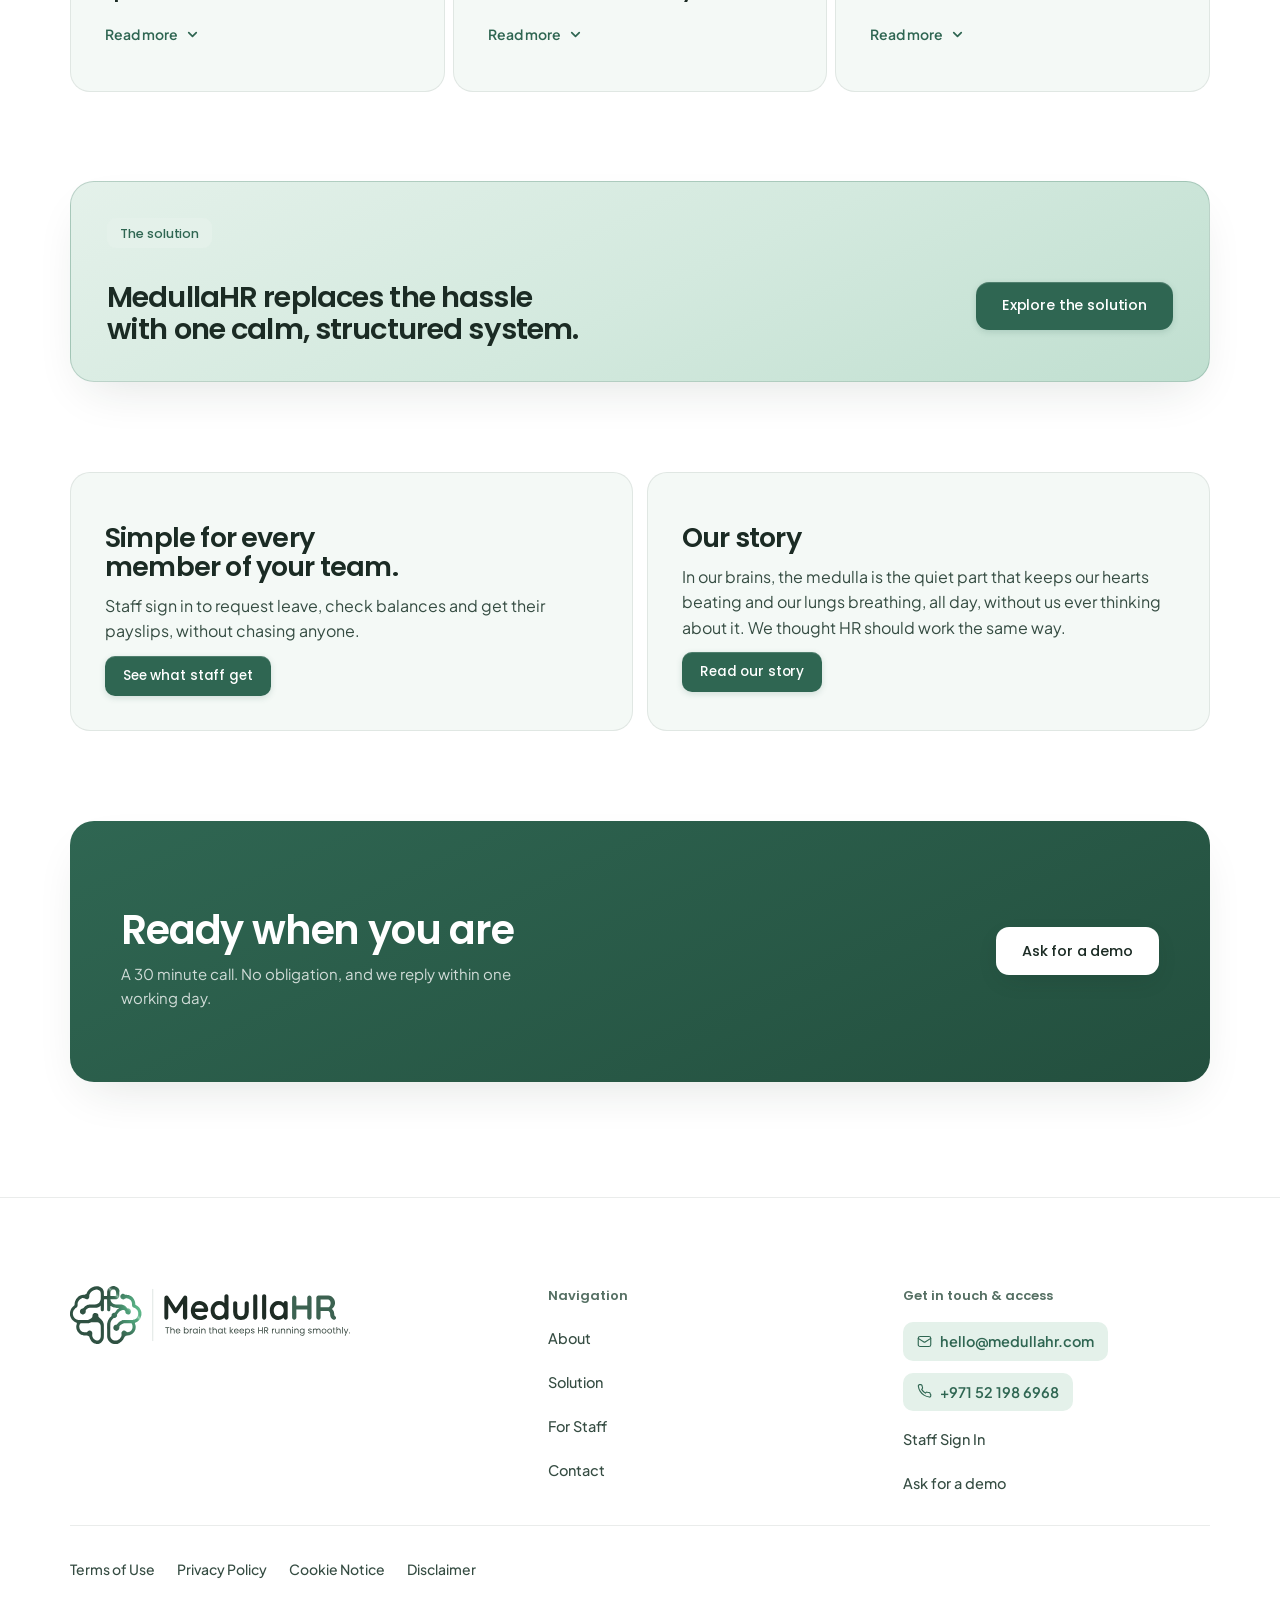
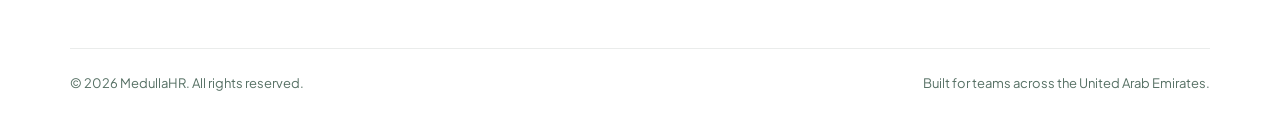
==== commit aa6e8818: "Set the core module list to five Payroll and Benefits joins the rest as one to add when ready, so th" ====
--- a/index.html
+++ b/index.html
@@ -21,16 +21,16 @@
     <meta name="twitter:title" content="MedullaHR | The brain that keeps HR running smoothly." />
     <meta name="twitter:description" content="HR software built in the UAE for teams that have outgrown manual HR." />
     <meta name="twitter:image" content="https://medullahr.com/assets/brand/link-preview.png" />
-    <link rel="icon" href="/favicon.ico?v=20" sizes="32x32" />
-    <link rel="icon" href="/favicon.svg?v=20" type="image/svg+xml" />
-    <link rel="apple-touch-icon" href="/apple-touch-icon.png?v=20" />
+    <link rel="icon" href="/favicon.ico?v=21" sizes="32x32" />
+    <link rel="icon" href="/favicon.svg?v=21" type="image/svg+xml" />
+    <link rel="apple-touch-icon" href="/apple-touch-icon.png?v=21" />
     <link rel="preconnect" href="https://fonts.googleapis.com" />
     <link rel="preconnect" href="https://fonts.gstatic.com" crossorigin />
     <link
       href="https://fonts.googleapis.com/css2?family=Plus+Jakarta+Sans:wght@400;500;600;700&family=Poppins:wght@500;600;700&display=swap"
       rel="stylesheet"
     />
-    <link rel="stylesheet" href="styles.css?v=20" />
+    <link rel="stylesheet" href="styles.css?v=21" />
   </head>
   <body>
     <a href="#main-content" class="mh-skip">Skip to content</a>
@@ -138,18 +138,18 @@
                 <span class="mh-flow-wire" aria-hidden="true"
                   ><b style="animation-delay: 1.1s"></b
                 ></span>
-                <span class="mh-flow-node"><i></i>Payroll and Benefits</span>
+                <span class="mh-flow-node"><i></i>HR Files and Docs</span>
               </div>
 
               <!-- Illustration only. These are a picture of module switches,
                    not controls, so they are not buttons. -->
               <div class="mh-mini-toggles">
                 <div class="mh-mini-chip" data-active="true">
-                  <span>HR Files and Docs</span>
+                  <span>HR Compliance Reminders</span>
                   <span class="mh-switch-dot" aria-hidden="true"></span>
                 </div>
-                <div class="mh-mini-chip" data-active="true">
-                  <span>HR Compliance Reminders</span>
+                <div class="mh-mini-chip" data-active="false">
+                  <span>Payroll and Benefits</span>
                   <span class="mh-switch-dot" aria-hidden="true"></span>
                 </div>
                 <div class="mh-mini-chip" data-active="false">
@@ -524,8 +524,8 @@
       </div>
     </footer>
 
-    <script src="config.js?v=20"></script>
-    <script src="script.js?v=20"></script>
+    <script src="config.js?v=21"></script>
+    <script src="script.js?v=21"></script>
   </body>
 </html>
 
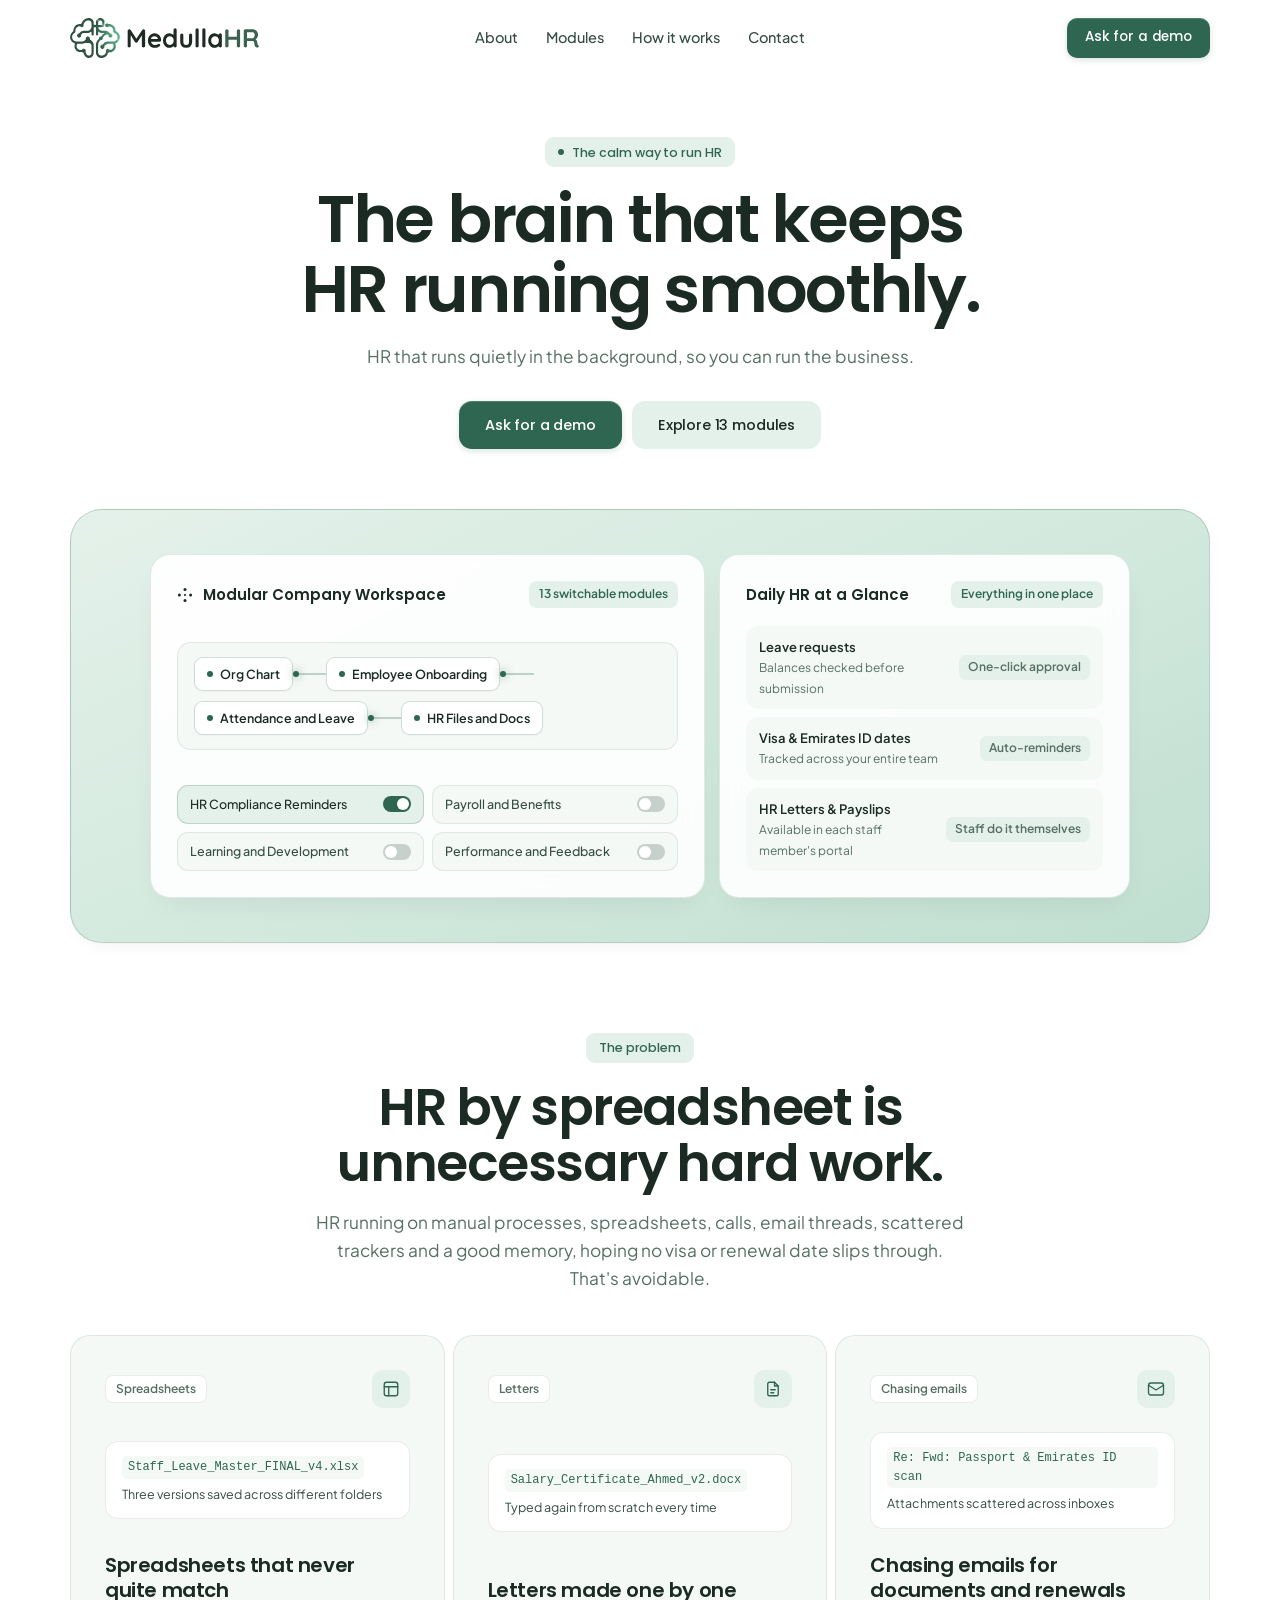
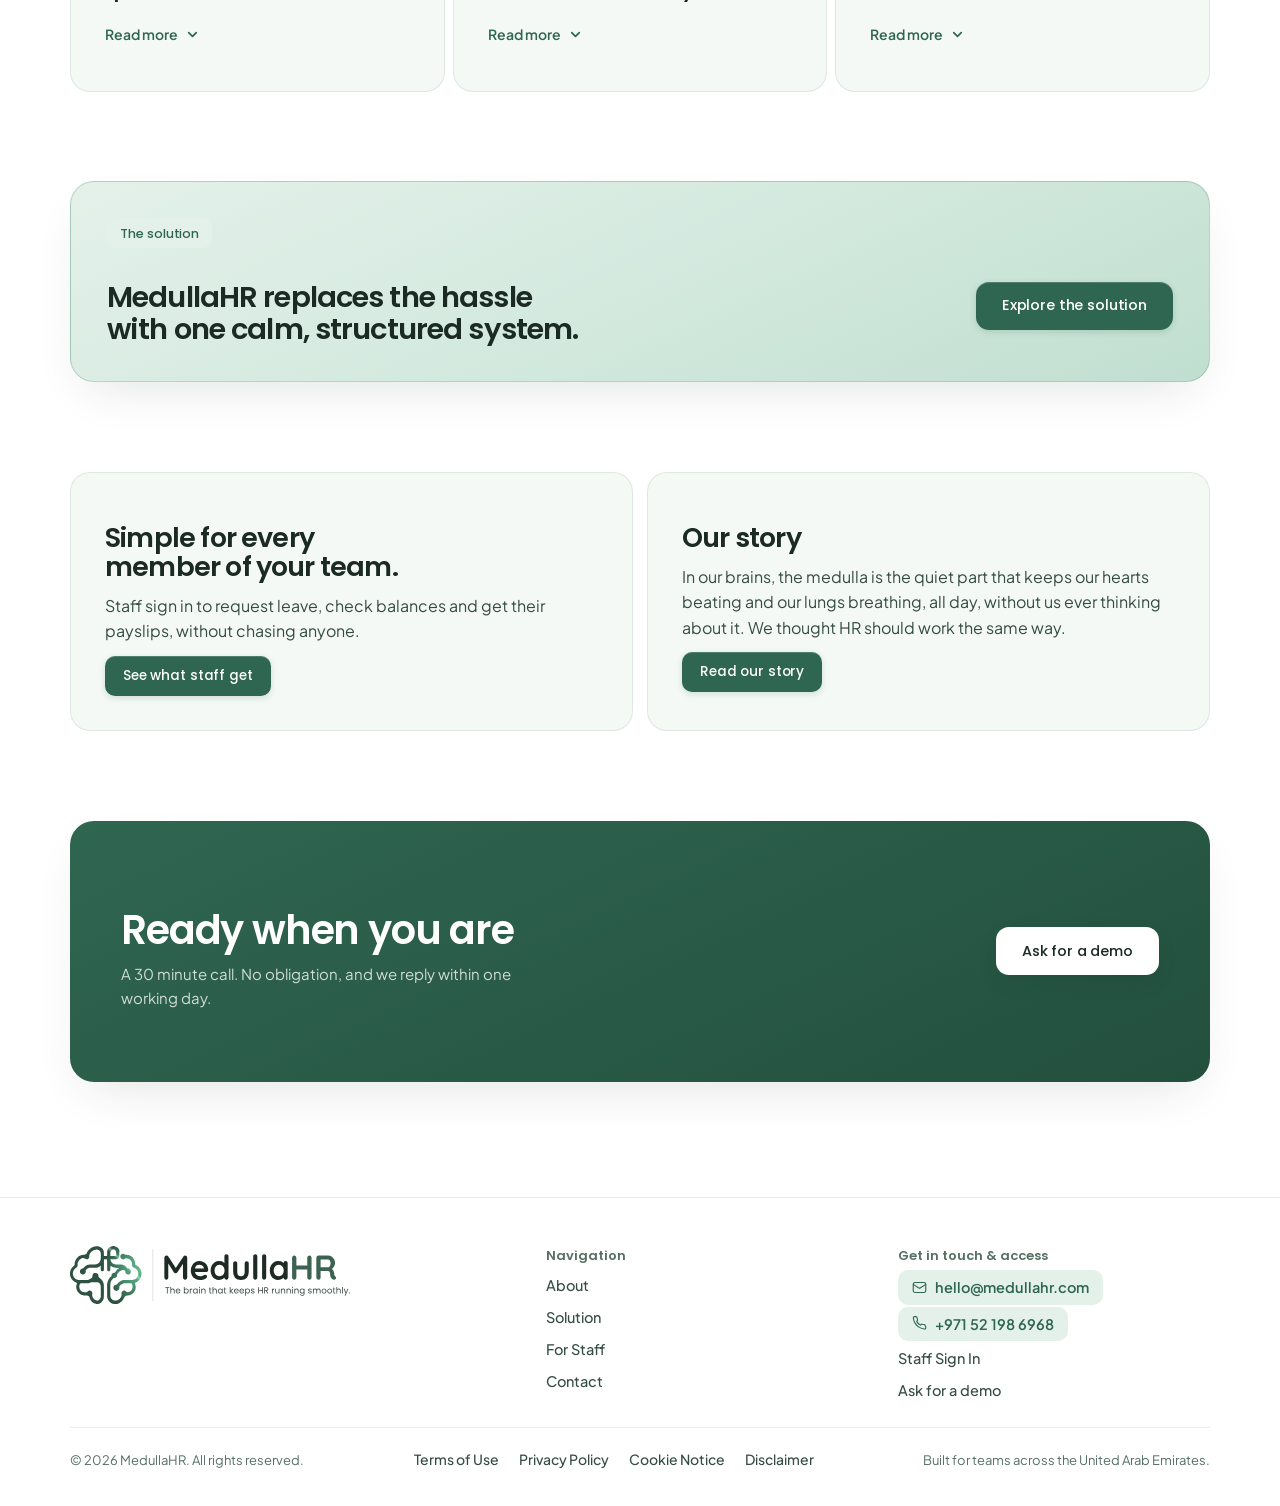
==== commit 1af231a9: "Shorten the footer The footer sat far taller than it needed to. Its top padding, the space between t" ====
--- a/index.html
+++ b/index.html
@@ -21,16 +21,16 @@
     <meta name="twitter:title" content="MedullaHR | The brain that keeps HR running smoothly." />
     <meta name="twitter:description" content="HR software built in the UAE for teams that have outgrown manual HR." />
     <meta name="twitter:image" content="https://medullahr.com/assets/brand/link-preview.png" />
-    <link rel="icon" href="/favicon.ico?v=21" sizes="32x32" />
-    <link rel="icon" href="/favicon.svg?v=21" type="image/svg+xml" />
-    <link rel="apple-touch-icon" href="/apple-touch-icon.png?v=21" />
+    <link rel="icon" href="/favicon.ico?v=22" sizes="32x32" />
+    <link rel="icon" href="/favicon.svg?v=22" type="image/svg+xml" />
+    <link rel="apple-touch-icon" href="/apple-touch-icon.png?v=22" />
     <link rel="preconnect" href="https://fonts.googleapis.com" />
     <link rel="preconnect" href="https://fonts.gstatic.com" crossorigin />
     <link
       href="https://fonts.googleapis.com/css2?family=Plus+Jakarta+Sans:wght@400;500;600;700&family=Poppins:wght@500;600;700&display=swap"
       rel="stylesheet"
     />
-    <link rel="stylesheet" href="styles.css?v=21" />
+    <link rel="stylesheet" href="styles.css?v=22" />
   </head>
   <body>
     <a href="#main-content" class="mh-skip">Skip to content</a>
@@ -511,21 +511,22 @@
         </div>
       </div>
 
-      <nav class="mh-foot-legal" aria-label="Legal">
-        <a href="/terms">Terms of Use</a>
-        <a href="/privacy">Privacy Policy</a>
-        <a href="/cookies">Cookie Notice</a>
-        <a href="/disclaimer">Disclaimer</a>
-      </nav>
-
       <div class="mh-foot-bottom">
         <span>&copy; 2026 MedullaHR. All rights reserved.</span>
+
+        <nav class="mh-foot-legal" aria-label="Legal">
+          <a href="/terms">Terms of Use</a>
+          <a href="/privacy">Privacy Policy</a>
+          <a href="/cookies">Cookie Notice</a>
+          <a href="/disclaimer">Disclaimer</a>
+        </nav>
+
         <span>Built for teams across the United Arab Emirates.</span>
       </div>
     </footer>
 
-    <script src="config.js?v=21"></script>
-    <script src="script.js?v=21"></script>
+    <script src="config.js?v=22"></script>
+    <script src="script.js?v=22"></script>
   </body>
 </html>
 
--- a/styles.css
+++ b/styles.css
@@ -1511,7 +1511,7 @@
 /* ---------- 7. Footer ---------- */
 .mh-footer {
   margin-top: clamp(72px, 9vw, 120px);
-  padding: clamp(56px, 7vw, 88px) max(clamp(18px, 5vw, 72px), calc((100vw - var(--mh-max)) / 2)) 44px;
+  padding: clamp(32px, 4vw, 48px) max(clamp(18px, 5vw, 72px), calc((100vw - var(--mh-max)) / 2)) 24px;
   border-top: 1px solid var(--mh-line);
   background-color: var(--mh-white);
 }
@@ -1519,13 +1519,13 @@
 .mh-foot-top {
   display: grid;
   grid-template-columns: 1fr;
-  gap: 36px;
+  gap: 26px;
 }
 
 @media (min-width: 760px) {
   .mh-foot-top {
     grid-template-columns: 1.4fr 1fr 1fr;
-    gap: 48px;
+    gap: 40px;
   }
 }
 
@@ -1561,7 +1561,7 @@
   display: flex;
   flex-direction: column;
   align-items: flex-start;
-  gap: 12px;
+  gap: 2px;
 }
 
 .mh-foot-col-title {
@@ -1569,14 +1569,14 @@
   font-size: 13px;
   font-weight: 600;
   color: var(--mh-muted);
-  margin-bottom: 4px;
+  margin-bottom: 2px;
 }
 
 .mh-foot-col a {
   /* Small text, but still something a finger or a cursor has to hit. */
   display: inline-flex;
   align-items: center;
-  min-height: 32px;
+  min-height: 30px;
   font-size: 14.5px;
   font-weight: 500;
   color: var(--mh-ink-secondary);
@@ -1598,7 +1598,7 @@
   display: inline-flex;
   align-items: center;
   gap: 8px;
-  padding: 8px 14px;
+  padding: 6px 14px;
   border-radius: 10px;
   background-color: var(--mh-tint);
   color: var(--mh-green) !important;
@@ -1610,9 +1610,9 @@
   flex-wrap: wrap;
   align-items: center;
   justify-content: space-between;
-  gap: 16px;
-  margin-top: 56px;
-  padding-top: 24px;
+  gap: 4px 28px;
+  margin-top: 22px;
+  padding-top: 10px;
   border-top: 1px solid var(--mh-line);
   font-size: 13px;
   color: var(--mh-muted);
@@ -2159,14 +2159,13 @@
   border-bottom: 0;
 }
 
-/* Legal links in the footer of every page. */
+/* Legal links, now sitting in the middle of the single bottom row rather
+   than on a line of their own behind a second divider. */
 .mh-foot-legal {
   display: flex;
   flex-wrap: wrap;
-  gap: 6px 22px;
-  margin-top: 26px;
-  padding-top: 22px;
-  border-top: 1px solid var(--mh-line);
+  justify-content: center;
+  gap: 0 20px;
 }
 
 .mh-foot-legal a {
@@ -2176,6 +2175,22 @@
   font-size: 14px;
   font-weight: 500;
   color: var(--mh-ink-secondary);
+}
+
+/* On a phone the bottom row stacks: the line of copyright, then the legal
+   links, then the line about the Emirates, all starting at the same edge and
+   evenly spaced. The links keep their full height, so they stay easy to hit. */
+@media (max-width: 760px) {
+  .mh-foot-bottom {
+    flex-direction: column;
+    align-items: flex-start;
+    gap: 6px;
+  }
+
+  .mh-foot-legal {
+    justify-content: flex-start;
+    gap: 0 18px;
+  }
 }
 
 .mh-foot-legal a:hover,
